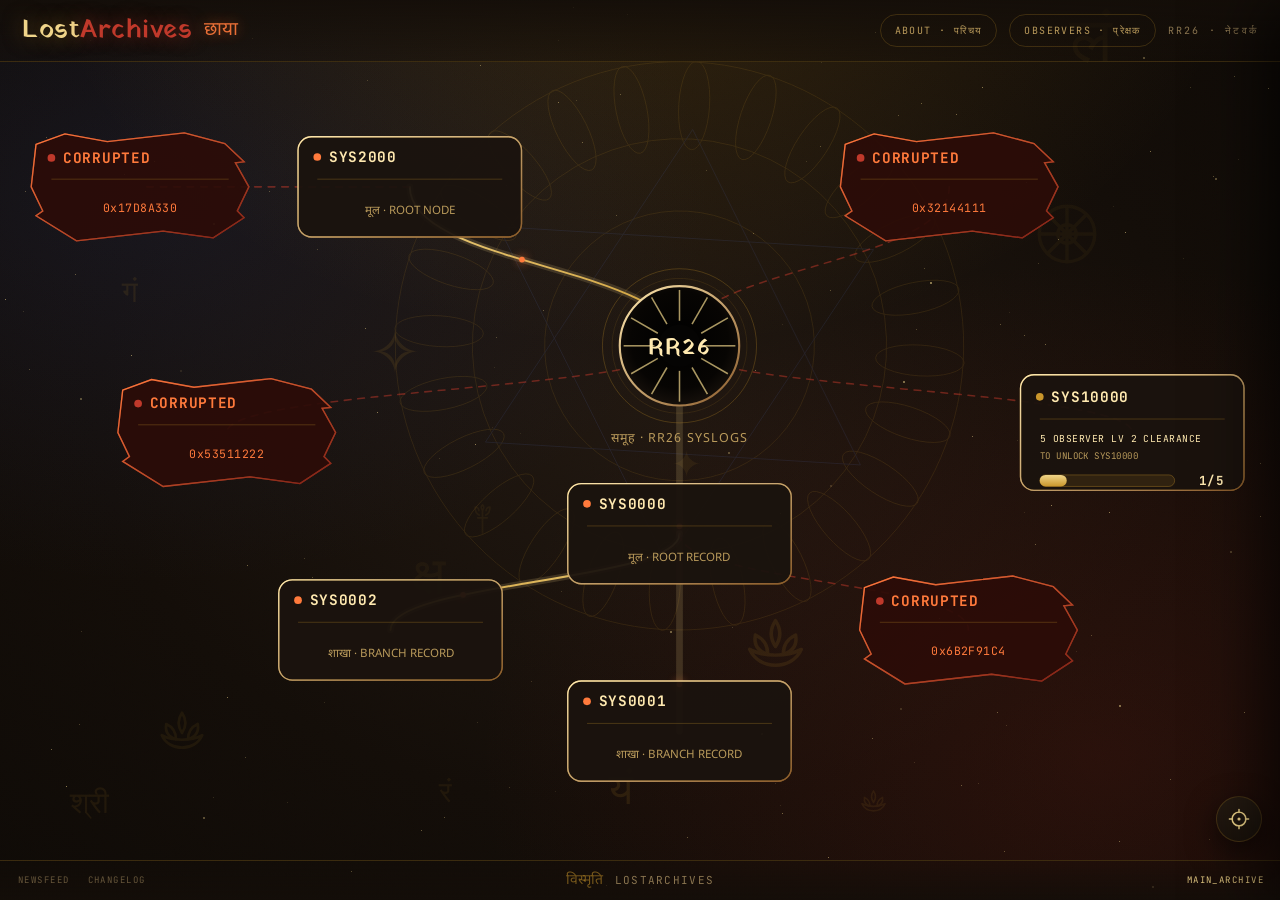
==== index.html @ 73ca7bcb "Move About to header and Newsfeed to footer" ====
<!DOCTYPE html>
<html lang="en">
<head>
<meta charset="utf-8">
<meta name="viewport" content="width=device-width, initial-scale=1">
<title>LostArchives · छाया</title>
<meta name="description" content="LostArchives — a recovered archive rendered as an interactive graph of the RR26 collection.">
<link rel="icon" href="assets/favicon.svg" type="image/svg+xml">
<link rel="preconnect" href="https://fonts.googleapis.com">
<link rel="preconnect" href="https://fonts.gstatic.com" crossorigin>
<link href="https://fonts.googleapis.com/css2?family=Yatra+One&family=Noto+Sans+Devanagari:wght@400;500;700&family=JetBrains+Mono:wght@400;700&display=swap" rel="stylesheet">
<style>
  :root {
    --hand: "Yatra One", Georgia, serif;
    --sans: -apple-system, BlinkMacSystemFont, "Segoe UI", Roboto, sans-serif;
    --mono: "JetBrains Mono", ui-monospace, "SF Mono", Menlo, monospace;
    --deva: "Noto Sans Devanagari", serif;
    --serif: Georgia, "Iowan Old Style", "Times New Roman", serif;

    --soot: #0b0805;
    --stone: #1b140e;
    --stone2: #241a11;
    --stone3: #2e2014;
    --brass: #c9962b;
    --gold: #f0d58a;
    --gold2: #ffe9b0;
    --copper: #8a5a2b;
    --sindoor: #c0392b;
    --verm: #7d1f14;
    --ember: #ff7a3c;
    --neel: #33468c;
    --neel-lt: #5a74c4;
    --emerald: #1f6f54;
    --ivory: #f3e6c8;
    --oldgold: #b99a5b;
    --muted: #8a7550;
    --line: rgba(201, 150, 43, .22);
    --line-strong: rgba(240, 213, 138, .45);
    --radius: 10px;
    --radius-lg: 16px;
  }

  * { box-sizing: border-box; }
  html, body { height: 100%; }
  body {
    margin: 0; color: var(--ivory);
    font: 13px/1.5 var(--sans);
    -webkit-font-smoothing: antialiased; text-rendering: optimizeLegibility;
    -webkit-tap-highlight-color: transparent;
    display: flex; flex-direction: column;
    background: var(--soot);
    overflow: hidden;
  }

  /* ---------- backdrop ---------- */
  #bg { position: fixed; inset: 0; z-index: 0; overflow: hidden;
    background:
      radial-gradient(1000px 700px at 50% -8%, rgba(201,150,43,.16), transparent 60%),
      radial-gradient(900px 620px at 12% 22%, rgba(51,70,140,.16), transparent 62%),
      radial-gradient(1000px 800px at 86% 84%, rgba(125,31,20,.22), transparent 62%),
      radial-gradient(1200px 900px at 50% 45%, #201710 0%, #130d08 45%, #0b0805 100%);
  }
  #grain { position: absolute; inset: -50%; opacity: .05; mix-blend-mode: overlay;
    background-image: url("data:image/svg+xml,%3Csvg xmlns='http://www.w3.org/2000/svg' width='180' height='180'%3E%3Cfilter id='n'%3E%3CfeTurbulence type='fractalNoise' baseFrequency='0.9' numOctaves='2' stitchTiles='stitch'/%3E%3C/filter%3E%3Crect width='180' height='180' filter='url(%23n)'/%3E%3C/svg%3E"); }
  #stars { position: absolute; inset: 0; }
  #stars i { position: absolute; background: var(--gold); border-radius: 50%; width: 1px; height: 1px;
    opacity: .5; animation: tw 5s ease-in-out infinite; }
  @keyframes tw { 0%,100% { opacity: .12; } 50% { opacity: .7; } }

  #symbols { position: absolute; inset: 0; overflow: hidden; pointer-events: none; }
  #symbols .sym { position: absolute; color: var(--brass); line-height: 1; user-select: none;
    -webkit-user-select: none; will-change: transform; transform-origin: center;
    animation: floaty var(--dur) ease-in-out infinite; animation-delay: var(--delay); }
  #symbols svg { display: block; width: 100%; height: 100%; }
  @keyframes floaty {
    0%   { transform: translate3d(0, 0, 0) rotate(var(--r0)); }
    50%  { transform: translate3d(var(--dx), var(--dy), 0) rotate(var(--r1)); }
    100% { transform: translate3d(0, 0, 0) rotate(var(--r0)); }
  }

  #artPos { opacity: .14; }
  .y-ring { fill: none; stroke: var(--brass); stroke-width: .9; }
  .y-petal { fill: none; stroke: var(--brass); stroke-width: .9; }
  .y-tri { fill: none; stroke: var(--neel-lt); stroke-width: .9; }

  header, main, footer { position: relative; z-index: 2; }

  header {
    display: flex; align-items: center; gap: 12px; height: 62px; padding: 0 22px;
    background: linear-gradient(180deg, rgba(20,14,9,.94), rgba(20,14,9,.4));
    border-bottom: 1px solid var(--line);
  }
  .wordmark { font-family: var(--hand); font-size: 26px; line-height: 1;
    color: var(--gold); letter-spacing: .02em; text-shadow: 0 0 20px rgba(201,150,43,.5); }
  .wordmark .accent { color: var(--sindoor); text-shadow: 0 0 18px rgba(192,57,43,.55); }
  .devaMark { font-family: var(--deva); font-size: 19px; color: var(--ember); opacity: .9;
    line-height: 1; text-shadow: 0 0 14px rgba(255,122,60,.55); }
  .spacer { flex: 1; }
  .tag { font-family: var(--mono); font-size: 10px; letter-spacing: .22em; color: var(--muted);
    text-transform: uppercase; }
  .navlink {
    font-family: var(--mono); font-size: 10px; letter-spacing: .14em; text-transform: uppercase;
    color: var(--oldgold); text-decoration: none; border: 1px solid var(--line);
    border-radius: 20px; padding: 8px 14px; transition: all .14s; white-space: nowrap;
  }
  .navlink:hover { color: var(--ivory); border-color: var(--line-strong); background: rgba(255,255,255,.04); }
  .navlink.main { color: var(--gold); border-color: rgba(201,150,43,.55); box-shadow: 0 0 16px rgba(201,150,43,.18); }
  .navlink.main:hover { color: var(--gold2); border-color: var(--gold); background: rgba(201,150,43,.08); }

  main { flex: 1; position: relative; min-height: 0; }
  #stage { position: absolute; inset: 0; width: 100%; height: 100%; display: block;
    cursor: grab; touch-action: none; user-select: none; -webkit-user-select: none; }
  #stage.panning { cursor: grabbing; }

  /* ---------- edges ---------- */
  .edge { fill: none; stroke-linecap: round; }
  .edge.halo { stroke: rgba(240,213,138,.16); stroke-width: 7; }
  .edge.core { stroke: url(#gradLive); stroke-width: 2; }
  .edge.broken { stroke: rgba(192,57,43,.5); stroke-width: 1.6; stroke-dasharray: 7 7;
    animation: fray 9s linear infinite; }
  @keyframes fray { to { stroke-dashoffset: -160; } }
  .flow { fill: var(--ember); filter: drop-shadow(0 0 5px var(--ember)); }

  /* ---------- nodes ---------- */
  .node { cursor: pointer; transition: opacity .3s ease, filter .2s ease; }
  .node.dim { opacity: .13; }
  .node.dim .node-hit { pointer-events: none; }
  .node:hover, .node.selected { filter: drop-shadow(0 0 12px rgba(240,213,138,.55)); }
  .node:focus { outline: none; }
  .node:focus-visible .card-bg { stroke: var(--gold2); stroke-width: 3; }
  .node:focus-visible .hub-ring { stroke: var(--gold2); stroke-width: 3.4; }
  .node:focus-visible .corr-bg { stroke: var(--gold2); stroke-width: 3; }
  .node-hit { fill: transparent; }

  .card-bg { fill: rgba(27,20,14,.95); stroke: rgba(201,150,43,.55); stroke-width: 1.4; }
  .card-line { fill: none; stroke: url(#gradBrass); stroke-width: 1.4; }
  .card-code { font-family: var(--mono); font-weight: 700; font-size: 15px; fill: var(--gold2);
    letter-spacing: .05em; }
  .card-code.lost { fill: var(--ember); }
  .card-rule { stroke: rgba(201,150,43,.28); stroke-width: 1; }
  .card-sub { font-family: var(--deva); font-size: 12px; fill: var(--oldgold); text-anchor: middle; }
  .open-cue { font-family: var(--mono); font-size: 9.5px; fill: var(--gold2); letter-spacing: .14em;
    text-anchor: end; opacity: 0; transition: opacity .18s; }
  .node:hover .open-cue, .node.selected .open-cue { opacity: .9; }
  .dot { fill: var(--ember); }
  .dot.lost { fill: var(--sindoor); }

  .node.s-hub .hub-halo { fill: none; stroke: rgba(201,150,43,.28); stroke-width: 1; }
  .node.s-hub .hub-ring { fill: url(#gradVoid); stroke: url(#gradBrass); stroke-width: 2.2; }
  .node.s-hub .hub-core { fill: #050403; }
  .node.s-hub .spoke { stroke: rgba(240,213,138,.7); stroke-width: 1.6; }
  .hub-code { font-family: var(--hand); font-size: 24px; fill: var(--gold2);
    text-anchor: middle; letter-spacing: .06em; }
  .hub-sub { font-family: var(--deva); font-size: 13px; fill: var(--oldgold); text-anchor: middle;
    letter-spacing: .08em; }

  .node.s-lost .corr-bg { fill: rgba(44,12,8,.92); stroke: rgba(192,57,43,.6); stroke-width: 1.4; }
  .node.s-lost .corr-line { fill: none; stroke: url(#gradCorrupt); stroke-width: 1.4; }
  .corr-hex { font-family: var(--mono); font-size: 12px; fill: var(--ember); text-anchor: middle;
    letter-spacing: .04em; }
  .node.s-lost { animation: corruptFlicker 7s steps(1) infinite; }
  @keyframes corruptFlicker {
    0%, 93%, 100% { opacity: 1; }
    94% { opacity: .4; }
    95% { opacity: 1; }
    97% { opacity: .6; }
  }

  /* ---------- progress / clearance node ---------- */
  .prog-bg { fill: rgba(27,20,14,.95); stroke: rgba(201,150,43,.55); stroke-width: 1.4; }
  .prog-line { fill: none; stroke: url(#gradBrass); stroke-width: 1.4; }
  .node:focus-visible .prog-bg { stroke: var(--gold2); stroke-width: 3; }
  .prog-title { font-family: var(--mono); font-size: 10px; fill: var(--gold2); letter-spacing: .05em; }
  .prog-target { font-family: var(--mono); font-size: 9.5px; fill: var(--oldgold); letter-spacing: .05em; }
  .prog-track { fill: rgba(201,150,43,.12); stroke: rgba(201,150,43,.35); stroke-width: 1; }
  .prog-fill { fill: url(#gradLive); }
  .prog-count { font-family: var(--mono); font-weight: 700; font-size: 13px; fill: var(--gold2);
    letter-spacing: .05em; text-anchor: end; }
  .node.k-progress.s-locked .dot { fill: var(--brass); }

  /* ---------- recenter button ---------- */
  .recenter-btn {
    position: fixed; right: 18px; bottom: 58px; z-index: 4;
    width: 46px; height: 46px; border-radius: 50%;
    display: flex; align-items: center; justify-content: center;
    background: linear-gradient(180deg, #241a11, #1a120b);
    border: 1px solid var(--line); color: var(--gold);
    cursor: pointer; box-shadow: 0 10px 30px rgba(0,0,0,.6);
    transition: border-color .16s, color .16s, box-shadow .16s, transform .12s;
  }
  .recenter-btn:hover { border-color: var(--line-strong); color: var(--gold2); box-shadow: 0 0 20px rgba(201,150,43,.35); }
  .recenter-btn:active { transform: scale(.94); }
  .recenter-btn svg { width: 22px; height: 22px; display: block; }


  /* ---------- scrim + drawer ---------- */
  #scrim { position: fixed; inset: 0; background: rgba(6,4,2,.6); opacity: 0;
    pointer-events: none; transition: opacity .3s ease; z-index: 5; }
  #scrim.on { opacity: 1; pointer-events: auto; }

  #drawer {
    position: fixed; top: 0; right: 0; height: 100%; width: 400px; max-width: 94vw;
    background: linear-gradient(180deg, #1d140d, #120c07);
    border-left: 1px solid var(--line); box-shadow: -24px 0 60px rgba(0,0,0,.7);
    transform: translateX(102%); transition: transform .38s cubic-bezier(.22,1,.36,1);
    z-index: 6; display: flex; flex-direction: column;
  }
  #drawer.open { transform: translateX(0); }
  #drawer .d-head { display: flex; align-items: center; justify-content: space-between;
    padding: 16px 20px; border-bottom: 1px solid var(--line); }
  #drawer .d-head .t { font-family: var(--hand); font-size: 15px; letter-spacing: .06em;
    color: var(--gold); }
  #close { background: none; border: 1px solid var(--line); color: var(--oldgold); cursor: pointer;
    width: 34px; height: 34px; border-radius: 9px; font-size: 19px; line-height: 1; transition: all .14s; }
  #close:hover, #close:focus-visible { color: var(--ivory); border-color: var(--line-strong); outline: none; }
  #dContent { padding: 22px 20px; overflow: auto; flex: 1; }

  .d-eyebrow { font-family: var(--mono); font-size: 10px; letter-spacing: .2em; color: var(--muted);
    text-transform: uppercase; margin-bottom: 10px; }
  .d-eyebrow.crit { color: var(--sindoor); }
  .d-code { font-family: var(--mono); font-weight: 700; font-size: 26px; margin: 0 0 12px;
    color: var(--gold2); letter-spacing: .03em; }
  .d-code.glitch { color: var(--ember); }
  .d-pill { display: inline-block; font-family: var(--mono); font-size: 9px; letter-spacing: .14em;
    text-transform: uppercase; padding: 5px 12px; border-radius: 20px; margin-bottom: 20px; }
  .d-pill.found { color: var(--emerald); background: rgba(31,111,84,.12); border: 1px solid rgba(31,111,84,.45); }
  .d-pill.hub { color: var(--gold2); background: rgba(201,150,43,.1); border: 1px solid rgba(201,150,43,.4); }
  .d-pill.progress { color: var(--ember); background: rgba(255,122,60,.1); border: 1px solid rgba(255,122,60,.45); }
  .clearance-bar { height: 12px; border-radius: 999px; overflow: hidden;
    background: rgba(201,150,43,.12); border: 1px solid rgba(201,150,43,.35); }
  .clearance-bar span { display: block; height: 100%; border-radius: 999px;
    background: linear-gradient(90deg, var(--brass), var(--gold)); }
  .clearance-meta { display: flex; justify-content: space-between; margin-top: 8px;
    font-family: var(--mono); font-size: 11px; color: var(--oldgold); letter-spacing: .04em; }
  .d-section { margin-bottom: 20px; }
  .d-label { font-family: var(--mono); font-size: 9.5px; letter-spacing: .18em; text-transform: uppercase;
    color: var(--muted); margin-bottom: 8px; }
  .d-body, .d-section .md { color: var(--ivory); font-size: 13px; line-height: 1.6; }
  .d-link { display: inline-flex; align-items: center; gap: 6px; color: var(--gold2); text-decoration: none;
    font-weight: 600; border: 1px solid rgba(201,150,43,.5); border-radius: 10px; padding: 9px 15px;
    transition: all .15s; }
  .d-link:hover { background: rgba(201,150,43,.1); }
  .d-na { color: var(--muted); }
  .passkey { font-family: var(--mono); font-size: 12px; line-height: 1.7; color: var(--gold2);
    background: rgba(201,150,43,.06); border: 1px solid rgba(201,150,43,.28); border-radius: 10px;
    padding: 13px 14px; margin-bottom: 10px; overflow-wrap: break-word; }
  .copy { font: inherit; font-family: var(--mono); font-size: 10px; letter-spacing: .12em; cursor: pointer;
    text-transform: uppercase; color: var(--ivory); background: rgba(255,255,255,.05);
    border: 1px solid var(--line); border-radius: 8px; padding: 8px 13px; transition: all .15s; }
  .copy:hover { border-color: var(--line-strong); background: rgba(255,255,255,.1); }
  .copy.done { color: var(--emerald); border-color: var(--emerald); }

  .frag-list { display: flex; flex-direction: column; gap: 8px; }
  .frag-chip { display: flex; align-items: center; gap: 10px; padding: 10px 12px; border-radius: 10px;
    background: rgba(51,70,140,.12); border: 1px solid rgba(90,116,196,.32); }
  .frag-chip .fc-key { font-family: var(--hand); font-size: 15px; color: var(--neel-lt); width: 16px; text-align: center; }
  .frag-chip .fc-name { font-family: var(--mono); font-size: 12.5px; color: var(--ivory); flex: 1; }
  .frag-chip code { font-family: var(--mono); font-size: 10.5px; color: var(--oldgold); }
  .chip-btn { font: inherit; text-align: left; width: 100%; cursor: pointer; color: inherit;
    transition: border-color .14s, background .14s; }
  .chip-btn:hover, .chip-btn:focus-visible { border-color: var(--line-strong); background: rgba(90,116,196,.2); outline: none; }
  .chip-open { font-family: var(--mono); font-size: 9.5px; letter-spacing: .12em; color: var(--gold2);
    opacity: 0; transition: opacity .16s; }
  .chip-btn:hover .chip-open, .chip-btn:focus-visible .chip-open { opacity: .9; }

  .denied { font-family: var(--mono); font-weight: 700; font-size: 18px; letter-spacing: .16em;
    color: var(--sindoor); margin-bottom: 4px; }
  .denied-deva { font-family: var(--deva); font-size: 17px; color: var(--sindoor); opacity: .85;
    margin-bottom: 22px; }
  .hex { font-family: var(--mono); font-size: 15px; color: var(--ember); letter-spacing: .06em; }
  .d-note { color: var(--muted); font-size: 12.5px; line-height: 1.65; font-style: italic;
    border-left: 2px solid var(--line-strong); padding-left: 13px; }

  footer {
    position: relative;
    display: flex; align-items: center; justify-content: center; gap: 12px; height: 40px; padding: 0 18px;
    border-top: 1px solid var(--line); color: var(--muted); font-size: 11px;
    background: linear-gradient(0deg, rgba(20,14,9,.9), rgba(20,14,9,.25));
  }
  footer .fm { font-family: var(--deva); color: rgba(201,150,43,.55); font-size: 14px; }
  footer .ft { font-family: var(--mono); letter-spacing: .12em; text-transform: uppercase; }

  /* ---------- subtle changelog ---------- */
  .footer-links { position: absolute; left: 16px; top: 50%; transform: translateY(-50%);
    display: flex; align-items: center; gap: 14px; }
  .footer-link, .changelog-btn {
    background: none; border: 0; padding: 4px 2px; cursor: pointer;
    font-family: var(--mono); font-size: 9px; letter-spacing: .16em; text-transform: uppercase;
    color: var(--muted); opacity: .7; text-decoration: none;
    transition: color .15s, opacity .15s; }
  .footer-link:hover, .footer-link:focus-visible,
  .changelog-btn:hover, .changelog-btn:focus-visible { color: var(--gold2); opacity: 1; outline: none; }
  .footer-main { position: absolute; right: 16px; top: 50%; transform: translateY(-50%);
    font-family: var(--mono); font-size: 9px; letter-spacing: .16em; text-transform: uppercase;
    color: var(--gold); opacity: .9; text-decoration: none;
    transition: color .15s, opacity .15s; }
  .footer-main:hover, .footer-main:focus-visible { color: var(--gold2); opacity: 1; outline: none; }
  #changelogPanel { position: fixed; left: 18px; bottom: 52px; z-index: 4;
    width: min(340px, calc(100vw - 36px)); max-height: 300px;
    display: none; flex-direction: column; overflow: hidden;
    background: linear-gradient(180deg, #1d140d, #120c07);
    border: 1px solid var(--line); border-radius: 12px;
    box-shadow: 0 18px 46px rgba(0,0,0,.6); }
  #changelogPanel.open { display: flex; }
  .cl-head { display: flex; align-items: center; justify-content: space-between;
    padding: 9px 12px; border-bottom: 1px solid var(--line); }
  .cl-title { font-family: var(--mono); font-size: 9px; letter-spacing: .16em;
    text-transform: uppercase; color: var(--brass); }
  .cl-close { background: none; border: 0; color: var(--oldgold); cursor: pointer;
    font-size: 16px; line-height: 1; padding: 2px 4px; }
  .cl-close:hover, .cl-close:focus-visible { color: var(--ivory); outline: none; }
  .cl-body { padding: 10px 12px 12px; overflow: auto; font-size: 12px; line-height: 1.55;
    color: var(--ivory); }
  .cl-body h2 { font-family: var(--mono); font-size: 9px; letter-spacing: .12em;
    text-transform: uppercase; color: var(--gold2); margin: 10px 0 5px; }
  .cl-body h2:first-child { margin-top: 0; }
  .cl-body ul { margin: 0 0 8px; padding-left: 16px; }
  .cl-body li { margin: 3px 0; }
  .cl-body li::marker { color: var(--brass); }
  .cl-body p { margin: 0 0 8px; color: var(--muted); }
  .cl-error { color: var(--muted); font-style: italic; }

  #toast { position: fixed; left: 50%; bottom: 26px; transform: translateX(-50%) translateY(18px);
    background: #2a1c10; color: var(--ivory); border: 1px solid var(--line-strong);
    padding: 10px 16px; border-radius: 10px; font-family: var(--mono); font-size: 12px;
    opacity: 0; pointer-events: none; transition: all .3s ease; z-index: 20; max-width: 90vw; }
  #toast.on { opacity: 1; transform: translateX(-50%) translateY(0); }

  @media (max-width: 720px) {
    header { height: 54px; padding: 0 14px; gap: 8px; }
    .wordmark { font-size: 20px; }
    .devaMark { font-size: 16px; }
    .tag { display: none; }
    .navlink { padding: 6px 9px; font-size: 9px; letter-spacing: .08em; }
    .nav-deva { display: none; }
    .recenter-btn { right: 14px; bottom: 50px; width: 44px; height: 44px; }
    #drawer { width: 100%; max-width: 100%; border-left: 0; top: auto; bottom: 0; height: 66%;
      transform: translateY(102%); border-top: 1px solid var(--line); border-radius: 18px 18px 0 0; }
    #drawer.open { transform: translateY(0); }
    footer { height: 34px; }
    .footer-links { left: 12px; gap: 10px; }
    .footer-link, .changelog-btn, .footer-main { font-size: 8px; letter-spacing: .1em; }
    .footer-main { right: 12px; }
    #changelogPanel { left: 12px; bottom: 100px; width: min(340px, calc(100vw - 24px)); max-height: 260px; }
  }
  @media (max-width: 420px) {
    .wordmark { font-size: 18px; }
    .navlink { font-size: 8.5px; padding: 6px 8px; letter-spacing: .04em; }
  }
  @media (max-width: 360px) {
    header { gap: 6px; padding: 0 10px; }
    .wordmark { font-size: 17px; }
    .devaMark { display: none; }
    .navlink { padding: 6px 7px; }
  }
  @media (prefers-reduced-motion: reduce) {
    .node.s-lost, .edge.broken, #symbols .sym { animation: none !important; }
  }
</style>
<!-- Google tag (gtag.js) -->
<script async src="https://www.googletagmanager.com/gtag/js?id=G-NR4B96Q0KX"></script>
<script>
  window.dataLayer = window.dataLayer || [];
  function gtag(){dataLayer.push(arguments);}
  gtag('js', new Date());

  gtag('config', 'G-NR4B96Q0KX');
</script>
</head>
<body>

<div id="bg">
  <div id="grain"></div>
  <div id="stars"></div>
  <div id="symbols" aria-hidden="true"></div>
</div>

<header>
  <span class="wordmark">Lost<span class="accent">Archives</span></span>
  <span class="devaMark">छाया</span>
  <span class="spacer"></span>
  <a class="navlink" href="about.html">About<span class="nav-deva"> · परिचय</span></a>
  <a class="navlink" href="observers.html">Observers<span class="nav-deva"> · प्रेक्षक</span></a>
  <span class="tag">RR26 · नेटवर्क</span>
</header>

<main>
  <svg id="stage" role="application" aria-label="RR26 archive graph">
    <defs>
      <linearGradient id="gradLive" x1="0" y1="0" x2="0" y2="1">
        <stop offset="0%" stop-color="#f0d58a"/>
        <stop offset="100%" stop-color="#c9962b"/>
      </linearGradient>
      <linearGradient id="gradBrass" x1="0" y1="0" x2="1" y2="1">
        <stop offset="0%" stop-color="#ffe9b0"/>
        <stop offset="100%" stop-color="#8a5a2b"/>
      </linearGradient>
      <linearGradient id="gradCorrupt" x1="0" y1="0" x2="1" y2="1">
        <stop offset="0%" stop-color="#ff7a3c"/>
        <stop offset="100%" stop-color="#7d1f14"/>
      </linearGradient>
      <radialGradient id="gradVoid" cx="50%" cy="45%" r="60%">
        <stop offset="0%" stop-color="#000000"/>
        <stop offset="68%" stop-color="#070503"/>
        <stop offset="100%" stop-color="#1b140e"/>
      </radialGradient>
    </defs>
    <g id="viewport">
      <g id="artPos"><g id="artSpin"></g></g>
      <g id="edges"></g>
      <g id="particles"></g>
      <g id="nodes"></g>
    </g>
  </svg>

</main>

<button type="button" id="recenter" class="recenter-btn" aria-label="Recenter view" title="Recenter view">
  <svg viewBox="0 0 24 24" fill="none" stroke="currentColor" stroke-width="1.6" stroke-linecap="round" stroke-linejoin="round" aria-hidden="true">
    <circle cx="12" cy="12" r="7.5"/>
    <circle cx="12" cy="12" r="1.7" fill="currentColor" stroke="none"/>
    <path d="M12 1.5V5M12 19v3.5M1.5 12H5M19 12h3.5"/>
  </svg>
</button>

<footer>
  <span class="fm">विस्मृति</span>
  <span class="ft">LostArchives</span>
  <span class="footer-links">
    <a class="footer-link" href="newsfeed.html">newsfeed</a>
    <button type="button" class="changelog-btn" id="changelogToggle" aria-expanded="false" aria-controls="changelogPanel">changelog</button>
  </span>
  <a class="footer-main" href="https://www.instagram.com/rikith.lostarchives/" target="_blank" rel="noopener">MAIN_ARCHIVE</a>
</footer>

<div id="changelogPanel" role="dialog" aria-modal="false" aria-labelledby="changelogTitle" aria-hidden="true">
  <div class="cl-head">
    <span class="cl-title" id="changelogTitle">Changelog · अद्यतन</span>
    <button type="button" class="cl-close" id="changelogClose" aria-label="Close changelog">×</button>
  </div>
  <div class="cl-body" id="changelogBody"><p class="cl-error">Loading…</p></div>
</div>

<div id="scrim"></div>
<aside id="drawer" role="dialog" aria-modal="true" aria-labelledby="drawerTitle" aria-hidden="true">
  <div class="d-head">
    <span class="t" id="drawerTitle">Record Detail</span>
    <button id="close" type="button" aria-label="Close">×</button>
  </div>
  <div id="dContent"></div>
</aside>
<div id="toast" role="status" aria-live="polite"></div>

<script>
/* =========================================================================
   LostArchives — single-file graph.
   All data is embedded inline and driven entirely by JS/CSS.
   ========================================================================= */
var CSV_DATA = `REFERENCE_CODE,DOCUMENT_LINK,ENCRYPTION_DETAILS,PASSKEY
SYS0000,https://lostarchives.my.canva.site/sys0000,NA,NA
SYS0001,https://lostarchives.my.canva.site/rr26-0006,Length 9,"CHAYA-PQR<br><br>P=[ RR26.0002.Bubbles ], Q=[ RR26.0001.Stars ], R=[ RR26.0004.Leaves ]"
SYS0002,https://lostarchives.my.canva.site/sys0002/,Length 10,"CHAYA-Z<br><br>Z = AB<br><br>[A] Cross-reference fragments <strong>RR26.0010</strong> and <strong>RR26.0011</strong>. Multiply count of STAR bodies from fragments.<br>[B] Cross-reference fragments <strong>RR26.0010</strong> and <strong>RR26.0015</strong>. Multiply count of STAR bodies from fragments."
LOST,[[LOCKED]],NA,[0x53511222] not found
SYS2000,https://lostarchives.my.canva.site/sys2000,NA,NA
LOST,[[LOCKED]],NA,[0x32144111] not found
LOST,[[LOCKED]],NA,[0x6B2F91C4] not found
LOST,[[LOCKED]],NA,[0x17D8A330] not found
SYS10000,[[LOCKED]],Observer LV 2 Clearance,1/5`;

var NS = 'http://www.w3.org/2000/svg';
var stage = document.getElementById('stage');
var viewport = document.getElementById('viewport');
var edgesLayer = document.getElementById('edges');
var particlesLayer = document.getElementById('particles');
var nodesLayer = document.getElementById('nodes');
var drawer = document.getElementById('drawer');
var dContent = document.getElementById('dContent');
var scrim = document.getElementById('scrim');
var toastEl = document.getElementById('toast');
var reduceMotion = window.matchMedia('(prefers-reduced-motion: reduce)').matches;

/* ---------- helpers ---------- */
function clamp(v, a, b) { return Math.max(a, Math.min(b, v)); }
function esc(s) { return String(s == null ? '' : s).replace(/&/g, '&amp;').replace(/</g, '&lt;').replace(/>/g, '&gt;'); }
function attrEsc(s) { return esc(s).replace(/"/g, '&quot;'); }
function isHtml(v) { return /<[a-zA-Z/][^>]*>/.test(v); }
function html(v) { if (!v || !v.trim()) return ''; return isHtml(v) ? v : esc(v).replace(/\n/g, '<br>'); }
function textOf(v) { return String(v == null ? '' : v).replace(/<[^>]*>/g, ' ').replace(/&nbsp;/g, ' ').replace(/\s+/g, ' ').trim(); }

function parseCSV(text) {
  var rows = [], row = [], field = '', inQ = false, c;
  for (var i = 0; i < text.length; i++) {
    c = text[i];
    if (inQ) {
      if (c === '"') { if (text[i + 1] === '"') { field += '"'; i++; } else inQ = false; }
      else field += c;
    } else if (c === '"') inQ = true;
    else if (c === ',') { row.push(field); field = ''; }
    else if (c === '\n' || c === '\r') {
      if (c === '\r' && text[i + 1] === '\n') i++;
      row.push(field); field = '';
      if (row.length > 1 || row[0] !== '') rows.push(row);
      row = [];
    } else field += c;
  }
  row.push(field);
  if (row.length > 1 || row[0] !== '') rows.push(row);
  return rows;
}
function isLost(r) { return !!r[0] && String(r[0]).toUpperCase().trim() === 'LOST'; }
function hexFrom(row) { var m = /0x[0-9a-fA-F]+/.exec(row[3] || ''); return m ? m[0] : '0x????????'; }

var toastTimer = null;
function showToast(msg) {
  if (!toastEl) return;
  toastEl.textContent = msg;
  toastEl.classList.add('on');
  clearTimeout(toastTimer);
  toastTimer = setTimeout(function () { toastEl.classList.remove('on'); }, 3200);
}
window.addEventListener('error', function (e) {
  console.error('LostArchives error:', e.error || e.message);
  showToast('Archive signal interrupted');
});
window.addEventListener('unhandledrejection', function (e) {
  console.error('LostArchives rejection:', e.reason);
  showToast('Archive signal interrupted');
});

/* ---------- backdrop ---------- */
(function stars() {
  var box = document.getElementById('stars'), frag = document.createDocumentFragment();
  for (var i = 0; i < 150; i++) {
    var s = document.createElement('i');
    s.style.left = (Math.random() * 100) + '%';
    s.style.top = (Math.random() * 100) + '%';
    var sz = Math.random() < 0.14 ? 2 : 1;
    s.style.width = s.style.height = sz + 'px';
    s.style.opacity = (0.12 + Math.random() * 0.6).toFixed(2);
    s.style.animationDelay = (Math.random() * 5).toFixed(2) + 's';
    frag.appendChild(s);
  }
  box.appendChild(frag);
})();
var artPos = null, artSpin = null;
(function buildArt() {
  artPos = document.getElementById('artPos');
  artSpin = document.getElementById('artSpin');
  var g = artSpin;
  var radii = [70, 140, 215, 295];
  for (var r = 0; r < radii.length; r++) {
    var c = document.createElementNS(NS, 'circle');
    c.setAttribute('r', radii[r]); c.setAttribute('class', 'y-ring'); g.appendChild(c);
  }
  for (var i = 0; i < 24; i++) {
    var e = document.createElementNS(NS, 'ellipse');
    e.setAttribute('rx', 16); e.setAttribute('ry', 46); e.setAttribute('cy', -250);
    e.setAttribute('class', 'y-petal'); e.setAttribute('transform', 'rotate(' + (i * 15) + ')');
    g.appendChild(e);
  }
  var t1 = document.createElementNS(NS, 'polygon');
  t1.setAttribute('points', '0,-225 195,112 -195,112'); t1.setAttribute('class', 'y-tri');
  var t2 = document.createElementNS(NS, 'polygon');
  t2.setAttribute('points', '0,225 195,-112 -195,-112'); t2.setAttribute('class', 'y-tri');
  g.appendChild(t1); g.appendChild(t2);
})();

/* Floating Hindu-mythology symbols drifting behind the graph. */
var SYM_GLYPHS = ['ॐ', 'श्री', 'ह्रीं', 'क्लीं', 'गं', 'यं', 'रं', 'लं', 'वं', 'क्ष', '☸', '✦', '✧', '❁', '✿', '⚛'];
var SYM_ICONS = [
  '<svg viewBox="0 0 24 24" fill="none" stroke="currentColor" stroke-width="1.2" stroke-linecap="round" stroke-linejoin="round"><path d="M12 22V5"/><path d="M9.4 5.6C9.4 4 8.4 3 6.6 3c0 3.1 1.2 4.9 3 5.8M14.6 5.6C14.6 4 15.6 3 17.4 3c0 3.1-1.2 4.9-3 5.8"/><path d="M12 5.2C10.8 4 10.6 2.6 12 1.4c1.4 1.2 1.2 2.6 0 3.8Z"/><path d="M8.5 10.8h7"/></svg>',
  '<svg viewBox="0 0 24 24" fill="none" stroke="currentColor" stroke-width="1.2" stroke-linejoin="round"><path d="M12 3c2 3 2 6 0 9-2-3-2-6 0-9Z"/><path d="M5 8c2.8 1.3 4.3 3.7 4.3 6.7C6 13.7 4.4 11.4 5 8Z"/><path d="M19 8c.6 3.4-1 5.7-4.3 6.7 0-3 1.5-5.4 4.3-6.7Z"/><path d="M3 13c1.6 3.6 5.2 5.5 9 5.5S19.4 16.6 21 13c-2.7 1.4-5.9 2-9 2s-6.3-.6-9-2Z"/></svg>',
  '<svg viewBox="0 0 24 24" fill="none" stroke="currentColor" stroke-width="1.1"><circle cx="12" cy="12" r="9"/><circle cx="12" cy="12" r="3"/><path d="M12 3v18M3 12h18M5.6 5.6l12.8 12.8M18.4 5.6L5.6 18.4"/></svg>',
  '<svg viewBox="0 0 24 24" fill="none" stroke="currentColor" stroke-width="1.2" stroke-linecap="round" stroke-linejoin="round"><path d="M6 20c0-6.5 3-12 8-14 3 2 5 5 5 8.5 0 3.6-2.8 5.5-5.5 5.5-2.2 0-3.5-1.2-3.5-3 0-1.4.9-2.2 2-2.2"/><path d="M13 19v2"/></svg>'
];
function populateSymbols() {
  var box = document.getElementById('symbols');
  if (!box) return;
  var narrow = window.innerWidth <= 720;
  var count = narrow ? 8 : 14;
  var frag = document.createDocumentFragment();
  for (var i = 0; i < count; i++) {
    var el = document.createElement('span');
    el.className = 'sym';
    if (Math.random() < 0.4) {
      el.innerHTML = SYM_ICONS[Math.floor(Math.random() * SYM_ICONS.length)];
      var sz = (narrow ? 26 + Math.random() * 24 : 30 + Math.random() * 44).toFixed(0);
      el.style.width = sz + 'px';
      el.style.height = sz + 'px';
    } else {
      el.textContent = SYM_GLYPHS[Math.floor(Math.random() * SYM_GLYPHS.length)];
      el.style.fontSize = (narrow ? 20 + Math.random() * 26 : 24 + Math.random() * 44).toFixed(0) + 'px';
    }
    el.style.left = (Math.random() * 96).toFixed(1) + '%';
    el.style.top = (Math.random() * 94).toFixed(1) + '%';
    el.style.opacity = (0.05 + Math.random() * 0.07).toFixed(3);
    el.style.setProperty('--dx', ((Math.random() * 2 - 1) * 40).toFixed(0) + 'px');
    el.style.setProperty('--dy', (-(16 + Math.random() * 54)).toFixed(0) + 'px');
    el.style.setProperty('--r0', ((Math.random() * 2 - 1) * 10).toFixed(1) + 'deg');
    el.style.setProperty('--r1', ((Math.random() * 2 - 1) * 24).toFixed(1) + 'deg');
    el.style.setProperty('--dur', (20 + Math.random() * 28).toFixed(1) + 's');
    el.style.setProperty('--delay', (-(Math.random() * 30)).toFixed(1) + 's');
    frag.appendChild(el);
  }
  box.appendChild(frag);
}
populateSymbols();

/* ---------- graph model ---------- */
var nodes = [], edges = [], byId = {}, records = [], fragments = [];
var layoutMode = null;
var passStore = {};
var NEW_CORRUPT = [
  { parent: 'SYS0000' },
  { parent: 'SYS2000' }
];
var newCorruptStart = 0;

function jagPath(hw, hh) {
  var p = [
    [-hw, -hh + 6], [-hw + 30, -hh - 5], [-hw + 74, -hh + 3], [hw - 62, -hh - 6], [hw - 20, -hh + 5],
    [hw, -hh + 24], [hw - 9, -hh / 2], [hw + 5, 0], [hw - 7, hh / 2], [hw, hh - 18],
    [hw - 32, hh + 3], [hw - 84, hh - 4], [-hw + 42, hh + 6], [-hw, hh - 20], [-hw + 7, hh / 2], [-hw - 5, 0]
  ];
  var out = 'M' + p[0][0] + ' ' + p[0][1];
  for (var i = 1; i < p.length; i++) out += ' L' + p[i][0] + ' ' + p[i][1];
  return out + ' Z';
}

function hubHtml() {
  var spokes = '';
  for (var i = 0; i < 12; i++) {
    spokes += '<line class="spoke" x1="0" y1="-26" x2="0" y2="-58" transform="rotate(' + (i * 30) + ')"/>';
  }
  return '<circle class="node-hit" r="76"/>' +
    '<circle class="hub-halo" r="80"/>' +
    '<circle class="hub-ring" r="62"/>' +
    '<g class="hub-spokes">' + spokes + '</g>' +
    '<circle class="hub-core" r="22"/>' +
    '<text class="hub-code" y="8">RR26</text>' +
    '<text class="hub-sub" y="100">समूह · RR26 SYSLOGS</text>';
}
function cardHtml(code, sub) {
  return '<rect class="node-hit" x="-124" y="-58" width="248" height="116" rx="16"/>' +
    '<rect class="card-bg" x="-116" y="-52" width="232" height="104" rx="14"/>' +
    '<rect class="card-line" x="-116" y="-52" width="232" height="104" rx="14"/>' +
    '<circle class="dot" cx="-96" cy="-31" r="4"/>' +
    '<text class="card-code" x="-84" y="-26">' + esc(code) + '</text>' +
    '<text class="open-cue" x="106" y="-28">OPEN ↗</text>' +
    '<line class="card-rule" x1="-96" y1="-8" x2="96" y2="-8"/>' +
    '<text class="card-sub" x="0" y="28">' + esc(sub) + '</text>';
}
function corrHtml(hex) {
  var d = jagPath(108, 50);
  return '<path class="node-hit" d="' + jagPath(120, 60) + '"/>' +
    '<path class="corr-bg" d="' + d + '"/>' +
    '<path class="corr-line" d="' + d + '"/>' +
    '<circle class="dot lost" cx="-92" cy="-30" r="4"/>' +
    '<text class="card-code lost" x="-80" y="-25">CORRUPTED</text>' +
    '<text class="open-cue" x="100" y="-27">SEALED</text>' +
    '<line class="card-rule" x1="-92" y1="-8" x2="92" y2="-8"/>' +
    '<text class="corr-hex" x="0" y="26">' + esc(hex) + '</text>';
}
function progressHtml(done, total) {
  var pct = total > 0 ? clamp(done / total, 0, 1) : 0;
  var trackW = 140, fillW = Math.round(trackW * pct * 10) / 10;
  return '<rect class="node-hit" x="-124" y="-66" width="248" height="132" rx="16"/>' +
    '<rect class="prog-bg" x="-116" y="-60" width="232" height="120" rx="14"/>' +
    '<rect class="prog-line" x="-116" y="-60" width="232" height="120" rx="14"/>' +
    '<circle class="dot" cx="-96" cy="-37" r="4"/>' +
    '<text class="card-code" x="-84" y="-32">SYS10000</text>' +
    '<text class="open-cue" x="106" y="-34">LOCKED</text>' +
    '<line class="card-rule" x1="-96" y1="-14" x2="96" y2="-14"/>' +
    '<text class="prog-title" x="-96" y="10">5 OBSERVER LV 2 CLEARANCE</text>' +
    '<text class="prog-target" x="-96" y="28">TO UNLOCK SYS10000</text>' +
    '<rect class="prog-track" x="-96" y="44" width="' + trackW + '" height="12" rx="6"/>' +
    '<rect class="prog-fill" x="-96" y="44" width="' + fillW + '" height="12" rx="6"/>' +
    '<text class="prog-count" x="96" y="54">' + done + '/' + total + '</text>';
}

/* Materialize one declarative node spec into a live node.
   A spec is: { id, kind, status, label, aria, html, code, sub, row, hex,
                pos:{x,y}, size:{w,h}, links:[{ to:<node id>, kind:'live'|'broken' }] } */
function addNode(spec) {
  var n = spec;
  if (n.status == null) n.status = '';
  if (n.kind == null) n.kind = 'record';
  n.x0 = n.pos.x; n.y0 = n.pos.y;
  n.w = n.size.w;  n.h = n.size.h;
  n.x = n.x0; n.y = n.y0;
  byId[n.id] = n; nodes.push(n);
  return n;
}
function addEdge(a, b, kind) {
  var from = byId[a], to = byId[b];
  if (!from || !to) return;
  edges.push({ from: from, to: to, kind: kind || 'broken' });
}

function parseFragments() {
  var out = [], seen = {}, re = /([PQR])\s*=\s*\[?\s*RR26\.(\d{3,4})\.([A-Za-z0-9]+)/g;
  var src = '';
  for (var i = 0; i < records.length; i++) if (!records[i].lost) src += ' ' + records[i].pass;
  var m;
  while ((m = re.exec(src))) {
    if (seen[m[2]]) continue;
    seen[m[2]] = 1;
    out.push({ key: m[1], code: 'RR26.' + m[2], num: m[2], name: m[3] });
  }
  return out;
}

/* Layout points — a compact portrait arrangement on phones, a wide
   mandala on larger screens. Swapped live on resize/orientation change. */
function layoutPoints() {
  if (window.innerWidth <= 720) {
    /* portrait: two balanced columns around a central trunk, so cards stay
       large and never collide on a tall phone screen. */
    return {
      hub:  { x: 0, y: -180 },
      sys0: { x: 0, y: 130 },
      sys1: { x: 0, y: 415 },
      sys2: { x: -135, y: -350 },
      sys0002: { x: -135, y: 275 },
      lost: [ { x: -135, y: -5 }, { x: 135, y: -5 }, { x: 135, y: -5 }, { x: 135, y: -350 } ],
      extraCorrupts: [ { x: 135, y: 275 }, { x: -135, y: -480 } ]
    };
  }
  return {
    hub:  { x: 0, y: -235 },
    sys0: { x: 0, y: -40 },
    sys1: { x: 0, y: 165 },
    sys2: { x: -280, y: -400 },
    sys0002: { x: -300, y: 60 },
    lost: [ { x: -470, y: -145 }, { x: -280, y: -400 }, { x: 280, y: -400 }, { x: 470, y: -145 } ],
    extraCorrupts: [ { x: 300, y: 60 }, { x: -560, y: -400 } ]
  };
}

function buildGraph() {
  nodes = []; edges = []; byId = {}; passStore = {};

  var found = [], lost = [];
  for (var i = 0; i < records.length; i++) (records[i].lost ? lost : found).push(records[i]);
  var sys0 = null, sys1 = null, sys2 = null, sys0002 = null, prog = null;
  for (var j = 0; j < found.length; j++) {
    if (found[j].code === 'SYS0000') sys0 = found[j];
    if (found[j].code === 'SYS0001') sys1 = found[j];
    if (found[j].code === 'SYS0002') sys0002 = found[j];
    if (found[j].code === 'SYS2000') sys2 = found[j];
    if (found[j].code === 'SYS10000') prog = found[j];
  }

  var P = layoutPoints();

  /* ---------------------------------------------------------------------
     GRAPH SPEC — every node is self-describing and declares its own
     outgoing `links`, so the whole topology lives in one place.
     --------------------------------------------------------------------- */
  var GRAPH = { nodes: [] };

  /* Existing corrupted records stay wired to RR26; the last two records
     are new corrupted children of SYS0000 (1) and SYS2000 (1). */
  newCorruptStart = Math.max(0, lost.length - NEW_CORRUPT.length);
  var corruptLinks = {};
  for (var h = newCorruptStart; h < lost.length; h++) {
    var meta = NEW_CORRUPT[h - newCorruptStart];
    if (!corruptLinks[meta.parent]) corruptLinks[meta.parent] = [];
    corruptLinks[meta.parent].push({ to: 'lost-' + h, kind: 'broken' });
  }

  var hubLinks = [];
  if (sys0) hubLinks.push({ to: 'SYS0000', kind: 'live' });
  if (sys2) hubLinks.push({ to: 'SYS2000', kind: 'live' });
  for (var h = 0; h < newCorruptStart; h++) hubLinks.push({ to: 'lost-' + h, kind: 'broken' });
  if (prog) hubLinks.push({ to: 'SYS10000', kind: 'broken' });

  GRAPH.nodes.push({
    id: 'rr26', kind: 'hub', status: 'hub', code: 'RR26',
    label: 'RR26', aria: 'RR26 collection hub', html: hubHtml(),
    pos: P.hub, size: { w: 200, h: 210 },
    links: hubLinks
  });

  if (sys0) {
    passStore['SYS0000'] = textOf(sys0.pass);
    var sys0Links = [];
    if (sys1) sys0Links.push({ to: 'SYS0001', kind: 'live' });
    if (sys0002) sys0Links.push({ to: 'SYS0002', kind: 'live' });
    sys0Links = sys0Links.concat(corruptLinks['SYS0000'] || []);
    GRAPH.nodes.push({
      id: 'SYS0000', kind: 'record', status: 'found', code: 'SYS0000', row: sys0,
      sub: 'मूल · ROOT RECORD', label: 'SYS0000', aria: 'SYS0000 root record',
      html: cardHtml('SYS0000', 'मूल · ROOT RECORD'),
      pos: P.sys0, size: { w: 232, h: 104 },
      links: sys0Links
    });
  }
  if (sys1) {
    passStore['SYS0001'] = textOf(sys1.pass);
    GRAPH.nodes.push({
      id: 'SYS0001', kind: 'record', status: 'found', code: 'SYS0001', row: sys1,
      sub: 'शाखा · BRANCH RECORD', label: 'SYS0001', aria: 'SYS0001 branch record',
      html: cardHtml('SYS0001', 'शाखा · BRANCH RECORD'),
      pos: P.sys1, size: { w: 232, h: 104 },
      links: []
    });
  }
  if (sys0002) {
    passStore['SYS0002'] = textOf(sys0002.pass);
    GRAPH.nodes.push({
      id: 'SYS0002', kind: 'record', status: 'found', code: 'SYS0002', row: sys0002,
      sub: 'शाखा · BRANCH RECORD', label: 'SYS0002', aria: 'SYS0002 branch record',
      html: cardHtml('SYS0002', 'शाखा · BRANCH RECORD'),
      pos: P.sys0002, size: { w: 232, h: 104 },
      links: []
    });
  }
  if (sys2) {
    passStore['SYS2000'] = textOf(sys2.pass);
    GRAPH.nodes.push({
      id: 'SYS2000', kind: 'record', status: 'found', code: 'SYS2000', row: sys2,
      sub: 'मूल · ROOT NODE', label: 'SYS2000', aria: 'SYS2000 root node',
      html: cardHtml('SYS2000', 'मूल · ROOT NODE'),
      pos: P.sys2, size: { w: 232, h: 104 },
      links: corruptLinks['SYS2000'] || []
    });
  }

  if (prog) {
    passStore['SYS10000'] = textOf(prog.pass);
    var pm = /(\d+)\s*\/\s*(\d+)/.exec(prog.pass || '');
    var progDone = pm ? parseInt(pm[1], 10) : 1;
    var progTotal = pm ? parseInt(pm[2], 10) : 5;
    GRAPH.nodes.push({
      id: 'SYS10000', kind: 'progress', status: 'locked', code: 'SYS10000', row: prog,
      done: progDone, total: progTotal,
      sub: 'अनुमति · CLEARANCE', label: 'SYS10000', aria: 'SYS10000 unlock progress ' + progDone + ' of ' + progTotal,
      html: progressHtml(progDone, progTotal),
      pos: P.lost[P.lost.length - 1], size: { w: 232, h: 120 },
      links: []
    });
  }

  for (var n = 0; n < lost.length; n++) {
    var r = lost[n];
    var isNew = n >= newCorruptStart;
    var p = isNew
      ? (P.extraCorrupts[n - newCorruptStart] || P.extraCorrupts[P.extraCorrupts.length - 1])
      : P.lost[(n + (n > 0 ? 1 : 0)) % P.lost.length];
    var hex = hexFrom(r.raw || [r.code, r.link, r.enc, r.pass]);
    GRAPH.nodes.push({
      id: 'lost-' + n, kind: 'corrupt', status: 'lost', code: 'CORRUPTED', hex: hex, row: r,
      parent: isNew ? NEW_CORRUPT[n - newCorruptStart].parent : null,
      label: 'Corrupted ' + hex, aria: 'Corrupted record ' + hex, html: corrHtml(hex),
      pos: { x: p.x, y: p.y }, size: { w: 216, h: 100 },
      links: []
    });
  }

  /* materialize nodes first, then wire the links each one declared */
  for (var a = 0; a < GRAPH.nodes.length; a++) addNode(GRAPH.nodes[a]);
  for (var bIdx = 0; bIdx < nodes.length; bIdx++) {
    var links = nodes[bIdx].links || [];
    for (var c = 0; c < links.length; c++) addEdge(nodes[bIdx].id, links[c].to, links[c].kind);
  }

  fragments = parseFragments();
}

/* ---------- rendering ---------- */
function svgEl(name, cls) {
  var el = document.createElementNS(NS, name);
  if (cls) el.setAttribute('class', cls);
  return el;
}
function pathD(a, b) {
  var dy = b.y - a.y;
  return 'M ' + a.x + ' ' + a.y + ' C ' + a.x + ' ' + (a.y + dy * 0.5) + ' ' +
    b.x + ' ' + (b.y - dy * 0.5) + ' ' + b.x + ' ' + b.y;
}
function setNodePos(n) {
  if (n.el) n.el.setAttribute('transform', 'translate(' + n.x + ' ' + n.y + ')');
  if (n.id === 'rr26' && artPos) artPos.setAttribute('transform', 'translate(' + n.x + ' ' + n.y + ')');
}
function updateEdges() {
  for (var i = 0; i < edges.length; i++) {
    var e = edges[i];
    var d = pathD(e.from, e.to);
    for (var p = 0; p < e.paths.length; p++) e.paths[p].setAttribute('d', d);
    if (e.core) {
      try { e.len = e.core.getTotalLength(); } catch (err) { e.len = 0; }
    }
  }
}

function render() {
  while (edgesLayer.firstChild) edgesLayer.removeChild(edgesLayer.firstChild);
  while (particlesLayer.firstChild) particlesLayer.removeChild(particlesLayer.firstChild);
  while (nodesLayer.firstChild) nodesLayer.removeChild(nodesLayer.firstChild);

  for (var i = 0; i < edges.length; i++) {
    var e = edges[i];
    if (e.kind === 'live') {
      var halo = svgEl('path', 'edge halo');
      var core = svgEl('path', 'edge core');
      edgesLayer.appendChild(halo); edgesLayer.appendChild(core);
      e.paths = [halo, core]; e.core = core;
      if (!reduceMotion) {
        var dot = svgEl('circle', 'flow');
        dot.setAttribute('r', '3');
        particlesLayer.appendChild(dot);
        e.dot = dot; e.speed = 0.16 + Math.random() * 0.14; e.offset = Math.random();
      }
    } else {
      var bp = svgEl('path', 'edge broken');
      edgesLayer.appendChild(bp);
      e.paths = [bp]; e.core = null;
    }
  }

  for (var j = 0; j < nodes.length; j++) {
    var n = nodes[j];
    var g = svgEl('g', 'node k-' + n.kind + (n.status ? ' s-' + n.status : ''));
    g.setAttribute('data-id', n.id);
    g.setAttribute('tabindex', '0');
    g.setAttribute('role', 'button');
    g.setAttribute('aria-label', n.aria || n.label);
    g.innerHTML = n.html;
    n.el = g;
    setNodePos(n);
    nodesLayer.appendChild(g);
  }

  updateEdges();
}

/* ---------- view transform ---------- */
var scale = 1, tx = 0, ty = 0;
function applyTransform() { viewport.setAttribute('transform', 'translate(' + tx + ' ' + ty + ') scale(' + scale + ')'); }

function graphBounds() {
  var minX = Infinity, minY = Infinity, maxX = -Infinity, maxY = -Infinity;
  for (var i = 0; i < nodes.length; i++) {
    var n = nodes[i];
    minX = Math.min(minX, n.x - n.w / 2); maxX = Math.max(maxX, n.x + n.w / 2);
    minY = Math.min(minY, n.y - n.h / 2); maxY = Math.max(maxY, n.y + n.h / 2);
  }
  return { minX: minX, minY: minY, maxX: maxX, maxY: maxY };
}
function fitView() {
  var r = stage.getBoundingClientRect();
  if (!r.width || !nodes.length) return;
  var narrow = r.width <= 720;
  var padX = narrow ? 14 : 36, padTop = narrow ? 34 : 40, padBottom = narrow ? 34 : 44;
  var availW = r.width - padX * 2;
  var availH = Math.max(120, r.height - padTop - padBottom);
  var b = graphBounds();
  var k = Math.min(availW / (b.maxX - b.minX), availH / (b.maxY - b.minY));
  scale = clamp(k, 0.24, narrow ? 1.8 : 1.4);
  var cx = (b.minX + b.maxX) / 2, cy = (b.minY + b.maxY) / 2;
  tx = r.width / 2 - cx * scale;
  ty = (padTop + availH / 2) - cy * scale;
  applyTransform();
}

/* ---------- interactions (nodes open on tap/click; background pans) ---------- */
var press = null, pan = null, suppressClick = false;
var CLICK_THRESHOLD = 12;

stage.addEventListener('pointerdown', function (e) {
  suppressClick = false;
  var nodeG = e.target && e.target.closest ? e.target.closest('.node') : null;
  if (nodeG) {
    var n = byId[nodeG.getAttribute('data-id')];
    if (!n) return;
    press = { n: n, sx: e.clientX, sy: e.clientY, moved: false };
  } else {
    pan = { sx: e.clientX, sy: e.clientY, tx0: tx, ty0: ty };
    stage.classList.add('panning');
    e.preventDefault();
  }
});
window.addEventListener('pointermove', function (e) {
  if (press) {
    var dx = e.clientX - press.sx, dy = e.clientY - press.sy;
    if (Math.abs(dx) + Math.abs(dy) > CLICK_THRESHOLD) press.moved = true;
  } else if (pan) {
    tx = pan.tx0 + (e.clientX - pan.sx);
    ty = pan.ty0 + (e.clientY - pan.sy);
    applyTransform();
  }
});
function endPointer() {
  if (press) { suppressClick = press.moved; press = null; }
  if (pan) { pan = null; stage.classList.remove('panning'); }
}
window.addEventListener('pointerup', endPointer);
window.addEventListener('pointercancel', endPointer);

/* click/tap reliably fires on both mouse and touch */
nodesLayer.addEventListener('click', function (e) {
  var wasSuppressed = suppressClick;
  suppressClick = false;
  if (wasSuppressed) return;
  var g = e.target && e.target.closest ? e.target.closest('.node') : null;
  if (!g) return;
  openDrawer(byId[g.getAttribute('data-id')], 'graph');
});

stage.addEventListener('wheel', function (e) {
  e.preventDefault();
  var r = stage.getBoundingClientRect();
  var mx = e.clientX - r.left, my = e.clientY - r.top;
  var old = scale;
  scale = clamp(scale * (e.deltaY < 0 ? 1.1 : 1 / 1.1), 0.3, 2.4);
  tx = mx - (mx - tx) * (scale / old);
  ty = my - (my - ty) * (scale / old);
  applyTransform();
}, { passive: false });

nodesLayer.addEventListener('keydown', function (e) {
  if (e.key !== 'Enter' && e.key !== ' ' && e.key !== 'Spacebar') return;
  var g = e.target && e.target.closest ? e.target.closest('.node') : null;
  if (!g) return;
  e.preventDefault();
  openDrawer(byId[g.getAttribute('data-id')], 'keyboard');
});

/* ---------- recenter ---------- */
function recenter() {
  var start = performance.now(), dur = 650;
  var from = nodes.map(function (n) { return { n: n, x: n.x, y: n.y }; });
  function step(t) {
    var p = Math.min(1, (t - start) / dur);
    var k = 1 - Math.pow(1 - p, 3);
    for (var i = 0; i < from.length; i++) {
      var f = from[i];
      f.n.x = f.x + (f.n.x0 - f.x) * k;
      f.n.y = f.y + (f.n.y0 - f.y) * k;
      setNodePos(f.n);
    }
    updateEdges();
    if (p < 1) requestAnimationFrame(step); else fitView();
  }
  if (reduceMotion) {
    for (var i = 0; i < from.length; i++) { from[i].n.x = from[i].n.x0; from[i].n.y = from[i].n.y0; setNodePos(from[i].n); }
    updateEdges(); fitView();
  } else requestAnimationFrame(step);
}
document.getElementById('recenter').addEventListener('click', recenter);

/* ---------- drawer ---------- */
var lastFocused = null;
var scrambleTimer = null;

function recordDrawer(n) {
  var r = n.row || {};
  var link = r.link && /^https?:\/\//i.test(r.link)
    ? '<a class="d-link" href="' + attrEsc(r.link) + '" target="_blank" rel="noopener">Open record ↗</a>'
    : '<span class="d-na">—</span>';
  var enc = (r.enc && r.enc !== 'NA') ? '<div class="md">' + html(r.enc) + '</div>' : '<span class="d-na">—</span>';
  var hasPass = r.pass && r.pass !== 'NA';
  var pass = hasPass ? '<div class="passkey">' + r.pass + '</div>' +
    '<button class="copy" data-copy="' + attrEsc(n.id) + '">⧉ Copy passkey</button>' : '<span class="d-na">—</span>';

  var fragSection = '';
  if (n.id === 'SYS0001' && fragments.length) {
    var rows = '';
    for (var i = 0; i < fragments.length; i++) {
      var f = fragments[i];
      rows += '<div class="frag-chip"><span class="fc-key">' + esc(f.key) + '</span>' +
        '<span class="fc-name">' + esc(f.name) + '</span><code>' + esc(f.code) + '</code></div>';
    }
    fragSection = '<div class="d-section"><div class="d-label">Passkey Fragments · खंड</div>' +
      '<div class="frag-list">' + rows + '</div></div>';
  }

  return '<div class="d-eyebrow">Record · अभिलेख</div>' +
    '<h2 class="d-code">' + esc(r.code || n.code) + '</h2>' +
    '<span class="d-pill found">Recovered</span>' +
    '<div class="d-section"><div class="d-label">Document Link</div>' + link + '</div>' +
    '<div class="d-section"><div class="d-label">Encryption Details</div>' + enc + '</div>' +
    fragSection +
    '<div class="d-section"><div class="d-label">Passkey</div>' + pass + '</div>';
}
function corruptDrawer(n) {
  var parent = n.parent ?
    '<div class="d-section"><div class="d-label">Parent Node · मूल</div>' +
      '<button type="button" class="frag-chip chip-btn" data-open="' + attrEsc(n.parent) + '">' +
      '<span class="fc-key">◈</span><span class="fc-name">' + esc(n.parent) + ' · SEVERED</span>' +
      '<span class="chip-open">OPEN ↗</span></button></div>' : '';
  return '<div class="d-eyebrow crit">Corrupted Node · भ्रष्ट</div>' +
    '<h2 class="d-code glitch" data-scramble="CORRUPTED">CORRUPTED</h2>' +
    '<div class="denied">ACCESS DENIED</div>' +
    '<div class="denied-deva">अनुपलब्ध</div>' +
    '<div class="d-section"><div class="d-label">Memory Address</div><div class="hex">' + esc(n.hex) + '</div></div>' +
    parent +
    '<p class="d-note">This fragment was severed from the RR26 network. Its reference is unrecoverable — the channel is broken.</p>';
}
function hubDrawer() {
  return '<div class="d-eyebrow">Category · समूह</div>' +
    '<h2 class="d-code">RR26</h2>' +
    '<span class="d-pill hub">RR26 SYSLOGS</span>';
}
function progressDrawer(n) {
  var done = n.done || 0, total = n.total || 0;
  var pct = total > 0 ? Math.round(done / total * 100) : 0;
  return '<div class="d-eyebrow">Clearance · अनुमति</div>' +
    '<h2 class="d-code">SYS10000</h2>' +
    '<span class="d-pill progress">Locked · ' + done + '/' + total + '</span>' +
    '<div class="d-section"><div class="d-label">Unlock Requirement</div>' +
    '<p class="d-body">' + total + ' observer LV 2 clearance signatures are required to unlock SYS10000.</p></div>' +
    '<div class="d-section"><div class="d-label">Progress</div>' +
    '<div class="clearance-bar"><span style="width:' + pct + '%"></span></div>' +
    '<div class="clearance-meta"><span>' + done + ' / ' + total + ' clearances</span><span>' + pct + '%</span></div></div>' +
    '<div class="d-section"><div class="d-label">5 Whitelisted Observers Required</div>' +
    '<div class="frag-list">' +
    '<button type="button" class="frag-chip chip-btn" data-open="SYS0000"><span class="fc-key">◈</span><span class="fc-name">SYS0000 · Observer LV 2</span><span class="chip-open">OPEN ↗</span></button>' +
    '<button type="button" class="frag-chip chip-btn" data-open="SYS0001"><span class="fc-key">◈</span><span class="fc-name">SYS0001 · Observer LV 2</span><span class="chip-open">OPEN ↗</span></button>' +
    '</div></div>' +
    '<p class="d-note">The channel stays sealed until every signature is collected.</p>';
}
function scrambleOn(root) {
  clearInterval(scrambleTimer);
  var el = root.querySelector('[data-scramble]');
  if (!el || reduceMotion) return;
  var final = el.getAttribute('data-scramble');
  var glyphs = '!<>-_\\/[]{}—=+*^?#अआइईउऊएऐओऔकखगघठडढणतथदधनपफबभमयरलवशषसह';
  var frame = 0, total = 22;
  scrambleTimer = setInterval(function () {
    var out = '';
    for (var i = 0; i < final.length; i++) {
      out += (frame / total > i / final.length) ? final[i] : glyphs[Math.floor(Math.random() * glyphs.length)];
    }
    el.textContent = out;
    if (++frame > total) { clearInterval(scrambleTimer); scrambleTimer = null; el.textContent = final; }
  }, 45);
}
function wireCopy(root) {
  var btns = root.querySelectorAll('.copy');
  for (var i = 0; i < btns.length; i++) {
    (function (btn) {
      btn.addEventListener('click', function () {
        var id = btn.getAttribute('data-copy');
        var text = passStore[id] || '';
        var done = function () {
          var old = btn.textContent;
          btn.textContent = '✓ Copied';
          btn.classList.add('done');
          setTimeout(function () { btn.textContent = old; btn.classList.remove('done'); }, 1400);
        };
        if (navigator.clipboard && navigator.clipboard.writeText) {
          navigator.clipboard.writeText(text).then(done, done);
        } else {
          try {
            var ta = document.createElement('textarea');
            ta.value = text; document.body.appendChild(ta); ta.select();
            document.execCommand('copy'); document.body.removeChild(ta); done();
          } catch (err) { showToast('Copy unavailable'); }
        }
      });
    })(btns[i]);
  }
}
function wireNodeOpen(root) {
  var links = root.querySelectorAll('[data-open]');
  for (var i = 0; i < links.length; i++) {
    (function (el) {
      el.addEventListener('click', function () {
        var target = byId[el.getAttribute('data-open')];
        if (target) openDrawer(target, 'drawer');
      });
    })(links[i]);
  }
}
function selectNode(n) {
  for (var i = 0; i < nodes.length; i++) nodes[i].el.classList.remove('selected');
  if (n && n.el) n.el.classList.add('selected');
}
function trackSyslogClick(n, source) {
  if (typeof window.gtag !== 'function') return;
  window.gtag('event', 'syslog_click', {
    syslog_id: String(n.id || 'unknown'),
    syslog_code: String(n.code || n.label || n.id || 'unknown'),
    syslog_kind: String(n.kind || 'unknown'),
    open_source: source || 'graph'
  });
}
function trackCorruptClick(n, source) {
  if (typeof window.gtag !== 'function') return;
  window.gtag('event', 'corrupt_node_click', {
    corrupt_id: String(n.id || 'unknown'),
    corrupt_hex: String(n.hex || 'unknown'),
    corrupt_parent: String(n.parent || 'unknown'),
    open_source: source || 'graph'
  });
}
function wireRecordLink(root, n) {
  var links = root.querySelectorAll('.d-link');
  for (var i = 0; i < links.length; i++) {
    (function (el) {
      el.addEventListener('click', function () {
        if (typeof window.gtag !== 'function') return;
        window.gtag('event', 'record_link_click', {
          syslog_id: String(n.id || 'unknown'),
          syslog_code: String(n.code || n.label || n.id || 'unknown'),
          link_url: String(el.getAttribute('href') || '')
        });
      });
    })(links[i]);
  }
}
function openDrawer(n, source) {
  if (!n || !n.el) return;
  trackSyslogClick(n, source);
  if (n.kind === 'corrupt') trackCorruptClick(n, source);
  try {
    clearInterval(scrambleTimer); scrambleTimer = null;
    lastFocused = document.activeElement;
    var inner;
    if (n.kind === 'hub') inner = hubDrawer();
    else if (n.kind === 'corrupt') inner = corruptDrawer(n);
    else if (n.kind === 'progress') inner = progressDrawer(n);
    else inner = recordDrawer(n);
    dContent.innerHTML = inner;
    if (n.kind === 'corrupt') scrambleOn(dContent);
    wireCopy(dContent);
    wireNodeOpen(dContent);
    wireRecordLink(dContent, n);
    selectNode(n);
    drawer.classList.add('open');
    scrim.classList.add('on');
    drawer.setAttribute('aria-hidden', 'false');
    var c = document.getElementById('close');
    if (c) c.focus();
  } catch (err) {
    console.error('Drawer failed:', err);
    showToast('Could not open record');
  }
}
function closeDrawer() {
  clearInterval(scrambleTimer); scrambleTimer = null;
  drawer.classList.remove('open');
  scrim.classList.remove('on');
  drawer.setAttribute('aria-hidden', 'true');
  selectNode(null);
  if (lastFocused && lastFocused.focus) { try { lastFocused.focus(); } catch (e) {} }
}
document.getElementById('close').addEventListener('click', closeDrawer);
scrim.addEventListener('click', closeDrawer);
document.addEventListener('keydown', function (e) {
  if (e.key === 'Escape') closeDrawer();
  if (e.key === 'Tab' && drawer.classList.contains('open')) {
    var f = drawer.querySelectorAll('a[href], button, [tabindex]:not([tabindex="-1"])');
    if (!f.length) return;
    var first = f[0], last = f[f.length - 1];
    if (e.shiftKey && document.activeElement === first) { e.preventDefault(); last.focus(); }
    else if (!e.shiftKey && document.activeElement === last) { e.preventDefault(); first.focus(); }
  }
});

/* ---------- subtle changelog ---------- */
(function () {
  var toggle = document.getElementById('changelogToggle');
  var panel = document.getElementById('changelogPanel');
  var closeBtn = document.getElementById('changelogClose');
  var body = document.getElementById('changelogBody');
  if (!toggle || !panel || !body) return;
  var loaded = false;

  function render(md) {
    var lines = md.split(/\r?\n/);
    var out = '';
    var inList = false;
    function endList() { if (inList) { out += '</ul>'; inList = false; } }
    for (var i = 0; i < lines.length; i++) {
      var line = lines[i].replace(/\s+$/, '');
      if (!line.trim()) { endList(); continue; }
      if (/^#\s+/.test(line)) { endList(); continue; }
      if (/^##\s+/.test(line)) {
        endList();
        out += '<h2>' + esc(line.replace(/^##\s+/, '').replace(/`/g, '')) + '</h2>';
      } else if (/^[-*]\s+/.test(line)) {
        if (!inList) { out += '<ul>'; inList = true; }
        out += '<li>' + esc(line.replace(/^[-*]\s+/, '').replace(/`/g, '')) + '</li>';
      } else {
        endList();
        out += '<p>' + esc(line.replace(/`/g, '')) + '</p>';
      }
    }
    endList();
    body.innerHTML = out || '<p class="cl-error">No changelog entries yet.</p>';
  }

  function load() {
    if (loaded) return;
    loaded = true;
    fetch('CHANGELOG.md', { cache: 'no-cache' })
      .then(function (r) { if (!r.ok) throw new Error('HTTP ' + r.status); return r.text(); })
      .then(render)
      .catch(function () {
        body.innerHTML = '<p class="cl-error">Changelog unavailable.</p>';
      });
  }

  function open() {
    load();
    panel.classList.add('open');
    panel.setAttribute('aria-hidden', 'false');
    toggle.setAttribute('aria-expanded', 'true');
  }
  function close() {
    panel.classList.remove('open');
    panel.setAttribute('aria-hidden', 'true');
    toggle.setAttribute('aria-expanded', 'false');
  }

  toggle.addEventListener('click', function () {
    if (panel.classList.contains('open')) close(); else open();
  });
  if (closeBtn) closeBtn.addEventListener('click', close);
  document.addEventListener('keydown', function (e) {
    if (e.key === 'Escape' && panel.classList.contains('open')) { close(); toggle.focus(); }
  });
  document.addEventListener('click', function (e) {
    if (!panel.classList.contains('open')) return;
    if (panel.contains(e.target) || toggle.contains(e.target)) return;
    close();
  });
})();

/* ---------- particle flow ---------- */
(function tick(t) {
  if (!reduceMotion && !document.hidden) {
    if (artSpin) artSpin.setAttribute('transform', 'rotate(' + (t / 1000 * 1.8) + ')');
    for (var i = 0; i < edges.length; i++) {
      var e = edges[i];
      if (e.kind !== 'live' || !e.dot) continue;
      if (!e.len) { try { e.len = e.core.getTotalLength(); } catch (err) { continue; } }
      var p = (t / 1000 * e.speed + e.offset) % 1;
      var pt;
      try { pt = e.core.getPointAtLength(p * e.len); } catch (err) { continue; }
      e.dot.setAttribute('cx', pt.x);
      e.dot.setAttribute('cy', pt.y);
    }
  }
  requestAnimationFrame(tick);
})(0);

/* ---------- boot ---------- */
(function boot() {
  try {
    var rows = parseCSV(CSV_DATA);
    if (!rows.length) throw new Error('no data');
    var dataRows = rows.slice(1);
    records = [];
    for (var i = 0; i < dataRows.length; i++) {
      var r = dataRows[i];
      records.push({
        raw: r, lost: isLost(r),
        code: String(r[0] || '').trim(),
        link: String(r[1] || '').trim(),
        enc: String(r[2] || '').trim(),
        pass: String(r[3] || '').trim()
      });
    }
    buildGraph();
    render();
    layoutMode = window.innerWidth <= 720 ? 'narrow' : 'wide';
    fitView();
  } catch (err) {
    console.error('Boot failed:', err);
    showToast('Could not build the graph');
  }
})();

/* ---------- responsive layout swap ---------- */
function applyResponsiveLayout() {
  if (!nodes.length) return;
  var mode = window.innerWidth <= 720 ? 'narrow' : 'wide';
  if (mode !== layoutMode) {
    layoutMode = mode;
    var P = layoutPoints();
    function place(n, p) {
      if (!n || !p) return;
      n.x0 = p.x; n.y0 = p.y; n.x = p.x; n.y = p.y;
      setNodePos(n);
    }
    place(byId['rr26'], P.hub);
    place(byId['SYS0000'], P.sys0);
    place(byId['SYS0001'], P.sys1);
    place(byId['SYS0002'], P.sys0002);
    place(byId['SYS2000'], P.sys2);
    for (var i = 0; byId['lost-' + i]; i++) {
      var p = i >= newCorruptStart
        ? (P.extraCorrupts[i - newCorruptStart] || P.extraCorrupts[P.extraCorrupts.length - 1])
        : P.lost[(i + (i > 0 ? 1 : 0)) % P.lost.length];
      place(byId['lost-' + i], p);
    }
    place(byId['SYS10000'], P.lost[P.lost.length - 1]);
    updateEdges();
  }
  fitView();
}

var resizeTimer = null;
window.addEventListener('resize', function () {
  clearTimeout(resizeTimer);
  resizeTimer = setTimeout(applyResponsiveLayout, 120);
});
window.addEventListener('orientationchange', function () {
  clearTimeout(resizeTimer);
  resizeTimer = setTimeout(applyResponsiveLayout, 200);
});
</script>
</body>
</html>
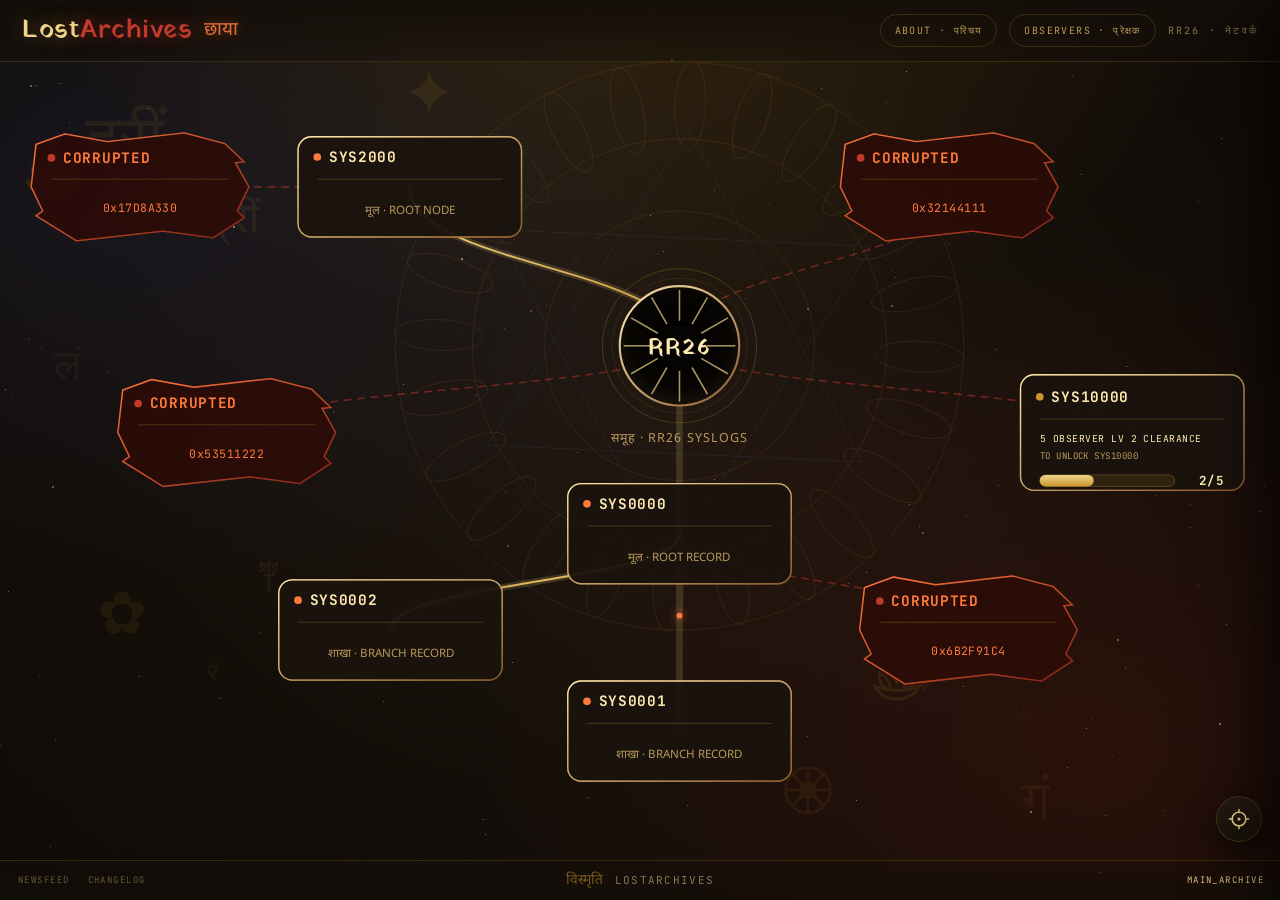
==== commit cd608ff9: "Add observer ZD.0002 and update SYS10000 progress to 2/5" ====
--- a/index.html
+++ b/index.html
@@ -465,7 +465,7 @@
 LOST,[[LOCKED]],NA,[0x32144111] not found
 LOST,[[LOCKED]],NA,[0x6B2F91C4] not found
 LOST,[[LOCKED]],NA,[0x17D8A330] not found
-SYS10000,[[LOCKED]],Observer LV 2 Clearance,1/5`;
+SYS10000,[[LOCKED]],Observer LV 2 Clearance,2/5`;
 
 var NS = 'http://www.w3.org/2000/svg';
 var stage = document.getElementById('stage');
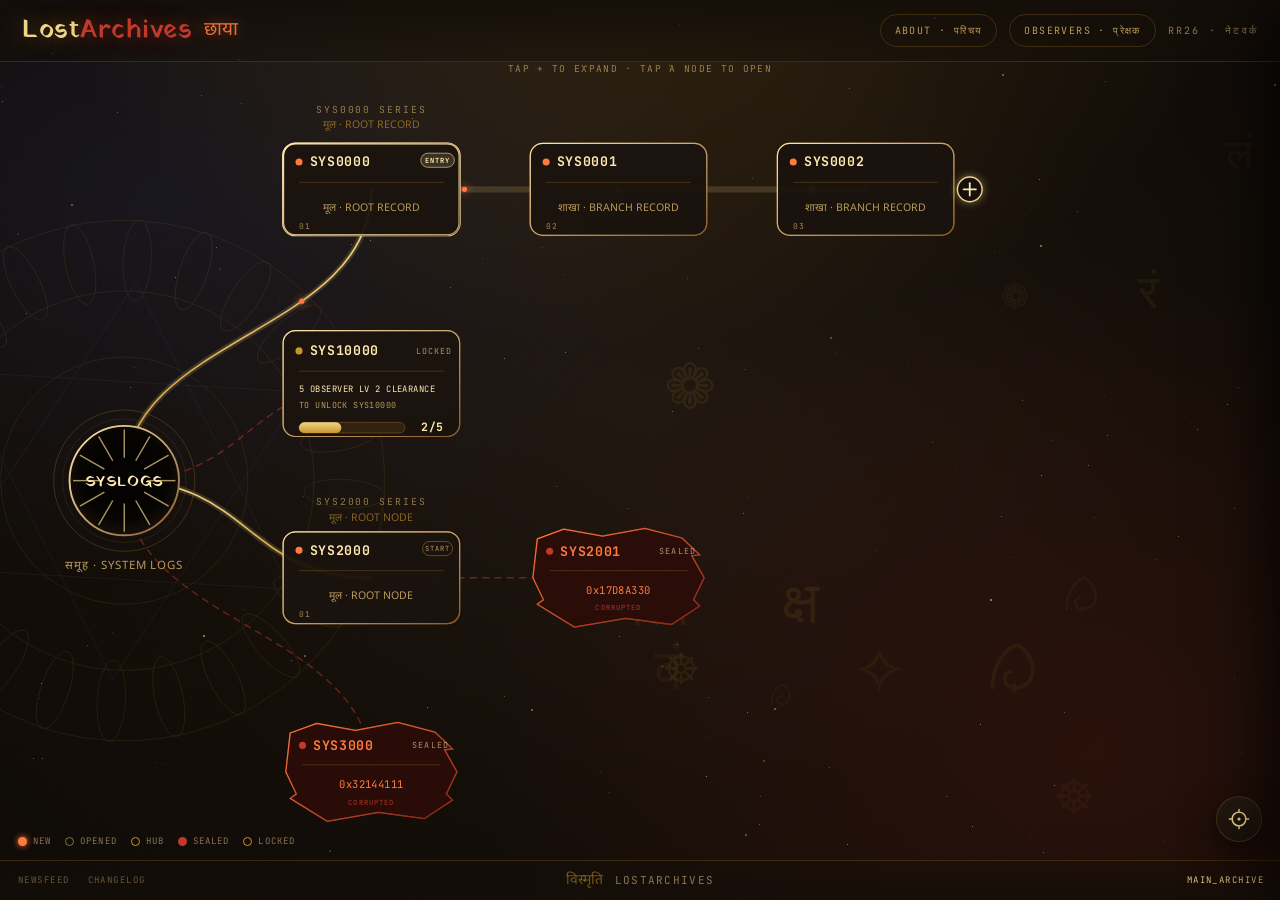
==== commit c2f0917a: "Enhance SYSLOGS visual layout and release 0.3v" ====
--- a/index.html
+++ b/index.html
@@ -149,8 +149,8 @@
   .node.s-hub .hub-ring { fill: url(#gradVoid); stroke: url(#gradBrass); stroke-width: 2.2; }
   .node.s-hub .hub-core { fill: #050403; }
   .node.s-hub .spoke { stroke: rgba(240,213,138,.7); stroke-width: 1.6; }
-  .hub-code { font-family: var(--hand); font-size: 24px; fill: var(--gold2);
-    text-anchor: middle; letter-spacing: .06em; }
+  .hub-code { font-family: var(--hand); font-size: 17px; fill: var(--gold2);
+    text-anchor: middle; letter-spacing: .04em; }
   .hub-sub { font-family: var(--deva); font-size: 13px; fill: var(--oldgold); text-anchor: middle;
     letter-spacing: .08em; }
 
@@ -158,13 +158,21 @@
   .node.s-lost .corr-line { fill: none; stroke: url(#gradCorrupt); stroke-width: 1.4; }
   .corr-hex { font-family: var(--mono); font-size: 12px; fill: var(--ember); text-anchor: middle;
     letter-spacing: .04em; }
+  .corr-note { font-family: var(--mono); font-size: 8px; fill: var(--sindoor); text-anchor: middle;
+    letter-spacing: .16em; opacity: .9; }
   .node.s-lost { animation: corruptFlicker 7s steps(1) infinite; }
   @keyframes corruptFlicker {
-    0%, 93%, 100% { opacity: 1; }
-    94% { opacity: .4; }
-    95% { opacity: 1; }
-    97% { opacity: .6; }
-  }
+    0%, 93%, 100% { opacity: .86; }
+    94% { opacity: .35; }
+    95% { opacity: .86; }
+    97% { opacity: .55; }
+  }
+  .node.s-lost .open-cue.sealed { opacity: .6; }
+  .node.s-lost:hover, .node.s-lost.selected { opacity: 1;
+    filter: drop-shadow(0 0 13px rgba(255,122,60,.62)); }
+  .node.s-lost:hover .corr-line, .node.s-lost.selected .corr-line {
+    animation: glitchFlick .3s steps(2) infinite; }
+  @keyframes glitchFlick { 0%, 100% { opacity: 1; } 50% { opacity: .4; } }
 
   /* ---------- progress / clearance node ---------- */
   .prog-bg { fill: rgba(27,20,14,.95); stroke: rgba(201,150,43,.55); stroke-width: 1.4; }
@@ -177,6 +185,67 @@
   .prog-count { font-family: var(--mono); font-weight: 700; font-size: 13px; fill: var(--gold2);
     letter-spacing: .05em; text-anchor: end; }
   .node.k-progress.s-locked .dot { fill: var(--brass); }
+  .node.k-progress .open-cue { opacity: .6; }
+
+  /* ---------- entry point, read state, lane labels ---------- */
+  .node.is-entry { animation: entryPulse 2.6s ease-in-out infinite; }
+  .node.is-entry .card-bg { stroke: var(--gold2); stroke-width: 2.4; }
+  @keyframes entryPulse {
+    0%, 100% { filter: drop-shadow(0 0 3px rgba(255,233,176,.3)); }
+    50% { filter: drop-shadow(0 0 16px rgba(255,233,176,.85)); }
+  }
+  .entry-pill { fill: rgba(255,233,176,.14); stroke: rgba(255,233,176,.65); stroke-width: 1; }
+  .entry-tag { font-family: var(--mono); font-size: 8px; font-weight: 700; letter-spacing: .16em;
+    fill: var(--gold2); text-anchor: middle; }
+  .series-pill { fill: none; stroke: rgba(201,150,43,.5); stroke-width: 1; }
+  .series-tag { font-family: var(--mono); font-size: 8px; letter-spacing: .12em; fill: var(--oldgold);
+    text-anchor: middle; }
+  .seq-badge { font-family: var(--mono); font-size: 9px; letter-spacing: .08em; fill: var(--oldgold);
+    opacity: .85; }
+  .node.is-unread .dot { fill: var(--ember); animation: dotPulse 2.2s ease-in-out infinite; }
+  @keyframes dotPulse {
+    0%, 100% { filter: drop-shadow(0 0 1px var(--ember)); }
+    50% { filter: drop-shadow(0 0 6px var(--ember)); }
+  }
+  .node.is-visited .dot { fill: none; stroke: var(--oldgold); stroke-width: 1.4; opacity: .6; animation: none; }
+  .node.is-visited .card-bg { stroke: rgba(201,150,43,.32); }
+  .node.is-visited .card-code { opacity: .72; }
+
+  /* ---------- progressive reveal (+ expand) ---------- */
+  .node.is-hidden { display: none; }
+  .edge.is-hidden { display: none; }
+  .expand-btn { cursor: pointer; filter: drop-shadow(0 0 5px rgba(240,213,138,.5)); }
+  .expand-btn circle { fill: rgba(20,14,9,.96); stroke: var(--gold); stroke-width: 1.6;
+    transition: fill .15s, stroke .15s; animation: expandPulse 2.4s ease-in-out infinite; }
+  .expand-btn line { stroke: var(--gold2); stroke-width: 2; stroke-linecap: round; }
+  .expand-btn:hover circle, .expand-btn:focus-visible circle { fill: rgba(201,150,43,.38); stroke: var(--gold2); }
+  .expand-btn:focus { outline: none; }
+  @keyframes expandPulse {
+    0%, 100% { stroke-opacity: .75; }
+    50% { stroke-opacity: 1; }
+  }
+
+  .node.k-label { pointer-events: none; cursor: default; }
+  .lane-label { font-family: var(--mono); font-size: 11px; letter-spacing: .2em;
+    fill: var(--oldgold); opacity: .75; text-anchor: middle; }
+  .lane-sub { font-family: var(--deva); font-size: 12px; fill: var(--brass); opacity: .62;
+    text-anchor: middle; }
+
+  /* ---------- legend + map hint ---------- */
+  #legend { position: fixed; left: 18px; bottom: 52px; z-index: 3; display: flex; flex-wrap: wrap;
+    gap: 9px 14px; max-width: 320px; font-family: var(--mono); font-size: 9px;
+    letter-spacing: .12em; text-transform: uppercase; color: var(--muted); pointer-events: none; }
+  #legend span { display: inline-flex; align-items: center; gap: 6px; }
+  #legend i { width: 9px; height: 9px; border-radius: 50%; display: inline-block; flex: none; }
+  .lg-new { background: var(--ember); box-shadow: 0 0 6px var(--ember); }
+  .lg-seen { border: 1.4px solid var(--oldgold); opacity: .7; }
+  .lg-hub { border: 1.4px solid var(--brass); }
+  .lg-sealed { background: var(--sindoor); border-radius: 2px; }
+  .lg-lock { border: 1.4px solid var(--brass); border-radius: 2px; }
+  #map-hint { position: fixed; left: 50%; top: 62px; transform: translateX(-50%); z-index: 3;
+    font-family: var(--mono); font-size: 9.5px; letter-spacing: .14em; text-transform: uppercase;
+    color: var(--oldgold); opacity: .8; pointer-events: none; transition: opacity .6s ease; }
+  #map-hint.hide { opacity: 0; }
 
   /* ---------- recenter button ---------- */
   .recenter-btn {
@@ -226,6 +295,7 @@
   .d-pill.found { color: var(--emerald); background: rgba(31,111,84,.12); border: 1px solid rgba(31,111,84,.45); }
   .d-pill.hub { color: var(--gold2); background: rgba(201,150,43,.1); border: 1px solid rgba(201,150,43,.4); }
   .d-pill.progress { color: var(--ember); background: rgba(255,122,60,.1); border: 1px solid rgba(255,122,60,.45); }
+  .d-pill.corrupt { color: var(--sindoor); background: rgba(192,57,43,.12); border: 1px solid rgba(192,57,43,.5); }
   .clearance-bar { height: 12px; border-radius: 999px; overflow: hidden;
     background: rgba(201,150,43,.12); border: 1px solid rgba(201,150,43,.35); }
   .clearance-bar span { display: block; height: 100%; border-radius: 999px;
@@ -342,6 +412,8 @@
     .footer-link, .changelog-btn, .footer-main { font-size: 8px; letter-spacing: .1em; }
     .footer-main { right: 12px; }
     #changelogPanel { left: 12px; bottom: 100px; width: min(340px, calc(100vw - 24px)); max-height: 260px; }
+    #legend { left: 12px; bottom: 44px; gap: 7px 10px; font-size: 8px; max-width: 230px; }
+    #map-hint { top: 58px; font-size: 8px; letter-spacing: .1em; }
   }
   @media (max-width: 420px) {
     .wordmark { font-size: 18px; }
@@ -354,7 +426,7 @@
     .navlink { padding: 6px 7px; }
   }
   @media (prefers-reduced-motion: reduce) {
-    .node.s-lost, .edge.broken, #symbols .sym { animation: none !important; }
+    .node.s-lost, .node.is-entry, .node.is-unread .dot, .expand-btn circle, .edge.broken, #symbols .sym { animation: none !important; }
   }
 </style>
 <!-- Google tag (gtag.js) -->
@@ -385,7 +457,7 @@
 </header>
 
 <main>
-  <svg id="stage" role="application" aria-label="RR26 archive graph">
+  <svg id="stage" role="application" aria-label="SYSLOGS archive graph">
     <defs>
       <linearGradient id="gradLive" x1="0" y1="0" x2="0" y2="1">
         <stop offset="0%" stop-color="#f0d58a"/>
@@ -415,6 +487,16 @@
 
 </main>
 
+<div id="map-hint">Tap + to expand · tap a node to open</div>
+
+<div id="legend" aria-hidden="true">
+  <span><i class="lg-new"></i>new</span>
+  <span><i class="lg-seen"></i>opened</span>
+  <span><i class="lg-hub"></i>hub</span>
+  <span><i class="lg-sealed"></i>sealed</span>
+  <span><i class="lg-lock"></i>locked</span>
+</div>
+
 <button type="button" id="recenter" class="recenter-btn" aria-label="Recenter view" title="Recenter view">
   <svg viewBox="0 0 24 24" fill="none" stroke="currentColor" stroke-width="1.6" stroke-linecap="round" stroke-linejoin="round" aria-hidden="true">
     <circle cx="12" cy="12" r="7.5"/>
@@ -460,7 +542,6 @@
 SYS0000,https://lostarchives.my.canva.site/sys0000,NA,NA
 SYS0001,https://lostarchives.my.canva.site/rr26-0006,Length 9,"CHAYA-PQR<br><br>P=[ RR26.0002.Bubbles ], Q=[ RR26.0001.Stars ], R=[ RR26.0004.Leaves ]"
 SYS0002,https://lostarchives.my.canva.site/sys0002/,Length 10,"CHAYA-Z<br><br>Z = AB<br><br>[A] Cross-reference fragments <strong>RR26.0010</strong> and <strong>RR26.0011</strong>. Multiply count of STAR bodies from fragments.<br>[B] Cross-reference fragments <strong>RR26.0010</strong> and <strong>RR26.0015</strong>. Multiply count of STAR bodies from fragments."
-LOST,[[LOCKED]],NA,[0x53511222] not found
 SYS2000,https://lostarchives.my.canva.site/sys2000,NA,NA
 LOST,[[LOCKED]],NA,[0x32144111] not found
 LOST,[[LOCKED]],NA,[0x6B2F91C4] not found
@@ -478,6 +559,28 @@
 var scrim = document.getElementById('scrim');
 var toastEl = document.getElementById('toast');
 var reduceMotion = window.matchMedia('(prefers-reduced-motion: reduce)').matches;
+
+/* ---------- read / unread state (persisted per node) ---------- */
+var VISITED_KEY = 'la_visited_v1';
+var visited = (function () {
+  try {
+    var v = JSON.parse(localStorage.getItem(VISITED_KEY));
+    return v && typeof v === 'object' ? v : {};
+  } catch (e) { return {}; }
+})();
+function isVisited(id) { return !!visited[id]; }
+function markVisited(id) {
+  if (!id || visited[id]) return;
+  visited[id] = 1;
+  try { localStorage.setItem(VISITED_KEY, JSON.stringify(visited)); } catch (e) {}
+}
+function applyReadState(n) {
+  if (!n || !n.el) return;
+  n.el.classList.remove('is-unread', 'is-visited');
+  if (n.kind === 'record') n.el.classList.add(isVisited(n.id) ? 'is-visited' : 'is-unread');
+  if (n.entry) n.el.classList.remove('is-entry');
+  if (n.entry && !isVisited(n.id)) n.el.classList.add('is-entry');
+}
 
 /* ---------- helpers ---------- */
 function clamp(v, a, b) { return Math.max(a, Math.min(b, v)); }
@@ -614,6 +717,13 @@
   { parent: 'SYS0000' },
   { parent: 'SYS2000' }
 ];
+/* Corrupted fragments that still carry a known SYS designation. They keep
+   the sealed look but are titled by their recovered code, not "CORRUPTED". */
+var CORRUPT_CODES = {
+  '0x6B2F91C4': 'SYS0003',
+  '0x17D8A330': 'SYS2001',
+  '0x32144111': 'SYS3000'
+};
 var newCorruptStart = 0;
 
 function jagPath(hw, hh) {
@@ -637,45 +747,69 @@
     '<circle class="hub-ring" r="62"/>' +
     '<g class="hub-spokes">' + spokes + '</g>' +
     '<circle class="hub-core" r="22"/>' +
-    '<text class="hub-code" y="8">RR26</text>' +
-    '<text class="hub-sub" y="100">समूह · RR26 SYSLOGS</text>';
-}
-function cardHtml(code, sub) {
-  return '<rect class="node-hit" x="-124" y="-58" width="248" height="116" rx="16"/>' +
-    '<rect class="card-bg" x="-116" y="-52" width="232" height="104" rx="14"/>' +
-    '<rect class="card-line" x="-116" y="-52" width="232" height="104" rx="14"/>' +
-    '<circle class="dot" cx="-96" cy="-31" r="4"/>' +
-    '<text class="card-code" x="-84" y="-26">' + esc(code) + '</text>' +
-    '<text class="open-cue" x="106" y="-28">OPEN ↗</text>' +
-    '<line class="card-rule" x1="-96" y1="-8" x2="96" y2="-8"/>' +
-    '<text class="card-sub" x="0" y="28">' + esc(sub) + '</text>';
-}
-function corrHtml(hex) {
-  var d = jagPath(108, 50);
-  return '<path class="node-hit" d="' + jagPath(120, 60) + '"/>' +
+    '<text class="hub-code" y="6">SYSLOGS</text>' +
+    '<text class="hub-sub" y="100">समूह · SYSTEM LOGS</text>';
+}
+function cardHtml(code, sub, opts) {
+  opts = opts || {};
+  var tag = '';
+  if (opts.entry) {
+    tag = '<rect class="entry-pill" x="56" y="-41" width="38" height="16" rx="8"/>' +
+      '<text class="entry-tag" x="75" y="-30">ENTRY</text>';
+  } else if (opts.seriesStart) {
+    tag = '<rect class="series-pill" x="58" y="-41" width="34" height="16" rx="8"/>' +
+      '<text class="series-tag" x="75" y="-30">START</text>';
+  }
+  var seq = opts.seq ? '<text class="seq-badge" x="-82" y="45">' + esc(opts.seq) + '</text>' : '';
+  return '<rect class="node-hit" x="-110" y="-58" width="220" height="116" rx="16"/>' +
+    '<rect class="card-bg" x="-100" y="-52" width="200" height="104" rx="14"/>' +
+    '<rect class="card-line" x="-100" y="-52" width="200" height="104" rx="14"/>' +
+    '<circle class="dot" cx="-82" cy="-31" r="4"/>' +
+    '<text class="card-code" x="-70" y="-26">' + esc(code) + '</text>' +
+    tag +
+    '<text class="open-cue" x="92" y="45">OPEN ↗</text>' +
+    '<line class="card-rule" x1="-82" y1="-8" x2="82" y2="-8"/>' +
+    '<text class="card-sub" x="0" y="24">' + esc(sub) + '</text>' +
+    seq;
+}
+function corrHtml(hex, name) {
+  var d = jagPath(92, 50);
+  var title = name || 'CORRUPTED';
+  var meta = name
+    ? '<text class="corr-hex" x="0" y="18">' + esc(hex) + '</text>' +
+      '<text class="corr-note" x="0" y="37">CORRUPTED</text>'
+    : '<text class="corr-hex" x="0" y="26">' + esc(hex) + '</text>';
+  return '<path class="node-hit" d="' + jagPath(104, 60) + '"/>' +
     '<path class="corr-bg" d="' + d + '"/>' +
     '<path class="corr-line" d="' + d + '"/>' +
-    '<circle class="dot lost" cx="-92" cy="-30" r="4"/>' +
-    '<text class="card-code lost" x="-80" y="-25">CORRUPTED</text>' +
-    '<text class="open-cue" x="100" y="-27">SEALED</text>' +
-    '<line class="card-rule" x1="-92" y1="-8" x2="92" y2="-8"/>' +
-    '<text class="corr-hex" x="0" y="26">' + esc(hex) + '</text>';
+    '<circle class="dot lost" cx="-78" cy="-30" r="4"/>' +
+    '<text class="card-code lost" x="-66" y="-25">' + esc(title) + '</text>' +
+    '<text class="open-cue sealed" x="88" y="-27">SEALED</text>' +
+    '<line class="card-rule" x1="-78" y1="-8" x2="78" y2="-8"/>' +
+    meta;
+}
+function expandBtnHtml() {
+  return '<g class="expand-btn" role="button" tabindex="0" aria-label="Reveal next record">' +
+    '<circle cx="118" cy="0" r="14"/>' +
+    '<line x1="111" y1="0" x2="125" y2="0"/>' +
+    '<line x1="118" y1="-7" x2="118" y2="7"/>' +
+    '</g>';
 }
 function progressHtml(done, total) {
   var pct = total > 0 ? clamp(done / total, 0, 1) : 0;
-  var trackW = 140, fillW = Math.round(trackW * pct * 10) / 10;
-  return '<rect class="node-hit" x="-124" y="-66" width="248" height="132" rx="16"/>' +
-    '<rect class="prog-bg" x="-116" y="-60" width="232" height="120" rx="14"/>' +
-    '<rect class="prog-line" x="-116" y="-60" width="232" height="120" rx="14"/>' +
-    '<circle class="dot" cx="-96" cy="-37" r="4"/>' +
-    '<text class="card-code" x="-84" y="-32">SYS10000</text>' +
-    '<text class="open-cue" x="106" y="-34">LOCKED</text>' +
-    '<line class="card-rule" x1="-96" y1="-14" x2="96" y2="-14"/>' +
-    '<text class="prog-title" x="-96" y="10">5 OBSERVER LV 2 CLEARANCE</text>' +
-    '<text class="prog-target" x="-96" y="28">TO UNLOCK SYS10000</text>' +
-    '<rect class="prog-track" x="-96" y="44" width="' + trackW + '" height="12" rx="6"/>' +
-    '<rect class="prog-fill" x="-96" y="44" width="' + fillW + '" height="12" rx="6"/>' +
-    '<text class="prog-count" x="96" y="54">' + done + '/' + total + '</text>';
+  var trackW = 120, fillW = Math.round(trackW * pct * 10) / 10;
+  return '<rect class="node-hit" x="-110" y="-66" width="220" height="132" rx="16"/>' +
+    '<rect class="prog-bg" x="-100" y="-60" width="200" height="120" rx="14"/>' +
+    '<rect class="prog-line" x="-100" y="-60" width="200" height="120" rx="14"/>' +
+    '<circle class="dot" cx="-82" cy="-37" r="4"/>' +
+    '<text class="card-code" x="-70" y="-32">SYS10000</text>' +
+    '<text class="open-cue" x="92" y="-34">LOCKED</text>' +
+    '<line class="card-rule" x1="-82" y1="-14" x2="82" y2="-14"/>' +
+    '<text class="prog-title" x="-82" y="10">5 OBSERVER LV 2 CLEARANCE</text>' +
+    '<text class="prog-target" x="-82" y="28">TO UNLOCK SYS10000</text>' +
+    '<rect class="prog-track" x="-82" y="44" width="' + trackW + '" height="12" rx="6"/>' +
+    '<rect class="prog-fill" x="-82" y="44" width="' + fillW + '" height="12" rx="6"/>' +
+    '<text class="prog-count" x="82" y="54">' + done + '/' + total + '</text>';
 }
 
 /* Materialize one declarative node spec into a live node.
@@ -697,6 +831,58 @@
   edges.push({ from: from, to: to, kind: kind || 'broken' });
 }
 
+/* ---------- progressive reveal ----------
+   Each series is a chain that starts collapsed: only the first node is
+   shown, and a + on each node reveals the next one. */
+var CHAINS = [
+  ['SYS0000', 'SYS0001', 'SYS0002', 'lost-1'],
+  ['SYS2000', 'lost-2']
+];
+var revealed = {};
+function chainIndexOf(id) {
+  for (var i = 0; i < CHAINS.length; i++) {
+    var k = CHAINS[i].indexOf(id);
+    if (k !== -1) return k;
+  }
+  return -1;
+}
+function nextOf(id) {
+  for (var i = 0; i < CHAINS.length; i++) {
+    var k = CHAINS[i].indexOf(id);
+    if (k !== -1 && k < CHAINS[i].length - 1) return CHAINS[i][k + 1];
+  }
+  return null;
+}
+function isRevealed(id) { return revealed[id] === 1; }
+function revealDepth(maxIdx) {
+  var changed = false;
+  for (var i = 0; i < nodes.length; i++) {
+    var idx = chainIndexOf(nodes[i].id);
+    if (idx >= 0 && idx < maxIdx && !revealed[nodes[i].id]) {
+      revealed[nodes[i].id] = 1;
+      changed = true;
+    }
+  }
+  return changed;
+}
+function initReveal() {
+  revealed = {};
+  /* Web mode auto-expands each series three nodes deep; phones start
+     collapsed to the first node and reveal with +. */
+  var maxIdx = window.innerWidth > 720 ? 3 : 1;
+  for (var i = 0; i < nodes.length; i++) {
+    var idx = chainIndexOf(nodes[i].id);
+    if (idx < maxIdx) revealed[nodes[i].id] = 1;
+  }
+}
+function revealNext(id) {
+  var nx = nextOf(id);
+  if (!nx || revealed[nx]) return;
+  revealed[nx] = 1;
+  render();
+  ensureVisible(nx);
+}
+
 function parseFragments() {
   var out = [], seen = {}, re = /([PQR])\s*=\s*\[?\s*RR26\.(\d{3,4})\.([A-Za-z0-9]+)/g;
   var src = '';
@@ -710,30 +896,25 @@
   return out;
 }
 
-/* Layout points — a compact portrait arrangement on phones, a wide
-   mandala on larger screens. Swapped live on resize/orientation change. */
+/* Layout points — a single left-to-right grid shared by every screen size.
+   Phones pan horizontally and start focused on the hub + column 2. */
 function layoutPoints() {
-  if (window.innerWidth <= 720) {
-    /* portrait: two balanced columns around a central trunk, so cards stay
-       large and never collide on a tall phone screen. */
-    return {
-      hub:  { x: 0, y: -180 },
-      sys0: { x: 0, y: 130 },
-      sys1: { x: 0, y: 415 },
-      sys2: { x: -135, y: -350 },
-      sys0002: { x: -135, y: 275 },
-      lost: [ { x: -135, y: -5 }, { x: 135, y: -5 }, { x: 135, y: -5 }, { x: 135, y: -350 } ],
-      extraCorrupts: [ { x: 135, y: 275 }, { x: -135, y: -480 } ]
-    };
-  }
+  /* Left-to-right map. RR26 sits far left (column 1); each direct
+     connection gets its own horizontal row starting in column 2 and
+     flowing right. Row order follows the RR26 direct connections:
+       1) SYS0000 series   2) SYS10000 (locked)   3) SYS2000 series
+       4) sealed corrupted nodes. */
   return {
-    hub:  { x: 0, y: -235 },
-    sys0: { x: 0, y: -40 },
-    sys1: { x: 0, y: 165 },
-    sys2: { x: -280, y: -400 },
-    sys0002: { x: -300, y: 60 },
-    lost: [ { x: -470, y: -145 }, { x: -280, y: -400 }, { x: 280, y: -400 }, { x: 470, y: -145 } ],
-    extraCorrupts: [ { x: 300, y: 60 }, { x: -560, y: -400 } ]
+    hub:  { x: -560, y: 0 },
+    laneA: { x: -280, y: -415 },
+    laneB: { x: -280, y: 30 },
+    sys0: { x: -280, y: -330 },
+    sys1: { x: 0, y: -330 },
+    sys0002: { x: 280, y: -330 },
+    sys2: { x: -280, y: 110 },
+    prog: { x: -280, y: -110 },
+    lost: [ { x: -280, y: 330 }, { x: 0, y: 330 } ],
+    extraCorrupts: [ { x: 560, y: -330 }, { x: 0, y: 110 } ]
   };
 }
 
@@ -776,23 +957,36 @@
   if (prog) hubLinks.push({ to: 'SYS10000', kind: 'broken' });
 
   GRAPH.nodes.push({
-    id: 'rr26', kind: 'hub', status: 'hub', code: 'RR26',
-    label: 'RR26', aria: 'RR26 collection hub', html: hubHtml(),
+    id: 'rr26', kind: 'hub', status: 'hub', code: 'SYSLOGS',
+    label: 'SYSLOGS', aria: 'SYSLOGS system log collection hub', html: hubHtml(),
     pos: P.hub, size: { w: 200, h: 210 },
     links: hubLinks
+  });
+
+  GRAPH.nodes.push({
+    id: 'lane-A', kind: 'label', status: 'lane', label: 'SYS0000 series',
+    aria: 'SYS0000 series', html: '<text class="lane-label" y="-2">SYS0000 SERIES</text>' +
+      '<text class="lane-sub" y="16">मूल · ROOT RECORD</text>',
+    pos: P.laneA, size: { w: 200, h: 28 }, links: []
+  });
+  GRAPH.nodes.push({
+    id: 'lane-B', kind: 'label', status: 'lane', label: 'SYS2000 series',
+    aria: 'SYS2000 series', html: '<text class="lane-label" y="-2">SYS2000 SERIES</text>' +
+      '<text class="lane-sub" y="16">मूल · ROOT NODE</text>',
+    pos: P.laneB, size: { w: 200, h: 28 }, links: []
   });
 
   if (sys0) {
     passStore['SYS0000'] = textOf(sys0.pass);
     var sys0Links = [];
     if (sys1) sys0Links.push({ to: 'SYS0001', kind: 'live' });
-    if (sys0002) sys0Links.push({ to: 'SYS0002', kind: 'live' });
     sys0Links = sys0Links.concat(corruptLinks['SYS0000'] || []);
     GRAPH.nodes.push({
       id: 'SYS0000', kind: 'record', status: 'found', code: 'SYS0000', row: sys0,
-      sub: 'मूल · ROOT RECORD', label: 'SYS0000', aria: 'SYS0000 root record',
-      html: cardHtml('SYS0000', 'मूल · ROOT RECORD'),
-      pos: P.sys0, size: { w: 232, h: 104 },
+      series: 'SYS0000', seq: 1, entry: true,
+      sub: 'मूल · ROOT RECORD', label: 'SYS0000', aria: 'SYS0000 root record, entry point',
+      html: cardHtml('SYS0000', 'मूल · ROOT RECORD', { seq: '01', entry: true }),
+      pos: P.sys0, size: { w: 200, h: 104 },
       links: sys0Links
     });
   }
@@ -800,19 +994,21 @@
     passStore['SYS0001'] = textOf(sys1.pass);
     GRAPH.nodes.push({
       id: 'SYS0001', kind: 'record', status: 'found', code: 'SYS0001', row: sys1,
+      series: 'SYS0000', seq: 2,
       sub: 'शाखा · BRANCH RECORD', label: 'SYS0001', aria: 'SYS0001 branch record',
-      html: cardHtml('SYS0001', 'शाखा · BRANCH RECORD'),
-      pos: P.sys1, size: { w: 232, h: 104 },
-      links: []
+      html: cardHtml('SYS0001', 'शाखा · BRANCH RECORD', { seq: '02' }),
+      pos: P.sys1, size: { w: 200, h: 104 },
+      links: sys0002 ? [{ to: 'SYS0002', kind: 'live' }] : []
     });
   }
   if (sys0002) {
     passStore['SYS0002'] = textOf(sys0002.pass);
     GRAPH.nodes.push({
       id: 'SYS0002', kind: 'record', status: 'found', code: 'SYS0002', row: sys0002,
+      series: 'SYS0000', seq: 3,
       sub: 'शाखा · BRANCH RECORD', label: 'SYS0002', aria: 'SYS0002 branch record',
-      html: cardHtml('SYS0002', 'शाखा · BRANCH RECORD'),
-      pos: P.sys0002, size: { w: 232, h: 104 },
+      html: cardHtml('SYS0002', 'शाखा · BRANCH RECORD', { seq: '03' }),
+      pos: P.sys0002, size: { w: 200, h: 104 },
       links: []
     });
   }
@@ -820,9 +1016,10 @@
     passStore['SYS2000'] = textOf(sys2.pass);
     GRAPH.nodes.push({
       id: 'SYS2000', kind: 'record', status: 'found', code: 'SYS2000', row: sys2,
-      sub: 'मूल · ROOT NODE', label: 'SYS2000', aria: 'SYS2000 root node',
-      html: cardHtml('SYS2000', 'मूल · ROOT NODE'),
-      pos: P.sys2, size: { w: 232, h: 104 },
+      series: 'SYS2000', seq: 1, seriesStart: true,
+      sub: 'मूल · ROOT NODE', label: 'SYS2000', aria: 'SYS2000 root node, series start',
+      html: cardHtml('SYS2000', 'मूल · ROOT NODE', { seq: '01', seriesStart: true }),
+      pos: P.sys2, size: { w: 200, h: 104 },
       links: corruptLinks['SYS2000'] || []
     });
   }
@@ -837,7 +1034,7 @@
       done: progDone, total: progTotal,
       sub: 'अनुमति · CLEARANCE', label: 'SYS10000', aria: 'SYS10000 unlock progress ' + progDone + ' of ' + progTotal,
       html: progressHtml(progDone, progTotal),
-      pos: P.lost[P.lost.length - 1], size: { w: 232, h: 120 },
+      pos: P.prog, size: { w: 200, h: 120 },
       links: []
     });
   }
@@ -847,13 +1044,16 @@
     var isNew = n >= newCorruptStart;
     var p = isNew
       ? (P.extraCorrupts[n - newCorruptStart] || P.extraCorrupts[P.extraCorrupts.length - 1])
-      : P.lost[(n + (n > 0 ? 1 : 0)) % P.lost.length];
+      : (P.lost[n] || P.lost[P.lost.length - 1]);
     var hex = hexFrom(r.raw || [r.code, r.link, r.enc, r.pass]);
+    var name = CORRUPT_CODES[hex] || null;
     GRAPH.nodes.push({
-      id: 'lost-' + n, kind: 'corrupt', status: 'lost', code: 'CORRUPTED', hex: hex, row: r,
+      id: 'lost-' + n, kind: 'corrupt', status: 'lost', code: name || 'CORRUPTED', name: name, hex: hex, row: r,
       parent: isNew ? NEW_CORRUPT[n - newCorruptStart].parent : null,
-      label: 'Corrupted ' + hex, aria: 'Corrupted record ' + hex, html: corrHtml(hex),
-      pos: { x: p.x, y: p.y }, size: { w: 216, h: 100 },
+      label: name ? name + ' · corrupted' : 'Corrupted ' + hex,
+      aria: name ? name + ' corrupted record' : 'Corrupted record ' + hex,
+      html: corrHtml(hex, name),
+      pos: { x: p.x, y: p.y }, size: { w: 184, h: 100 },
       links: []
     });
   }
@@ -866,6 +1066,7 @@
   }
 
   fragments = parseFragments();
+  initReveal();
 }
 
 /* ---------- rendering ---------- */
@@ -875,7 +1076,12 @@
   return el;
 }
 function pathD(a, b) {
-  var dy = b.y - a.y;
+  var dx = b.x - a.x, dy = b.y - a.y;
+  if (Math.abs(dx) >= Math.abs(dy)) {
+    /* horizontal: bow the curve left-to-right */
+    return 'M ' + a.x + ' ' + a.y + ' C ' + (a.x + dx * 0.5) + ' ' + a.y + ' ' +
+      (b.x - dx * 0.5) + ' ' + b.y + ' ' + b.x + ' ' + b.y;
+  }
   return 'M ' + a.x + ' ' + a.y + ' C ' + a.x + ' ' + (a.y + dy * 0.5) + ' ' +
     b.x + ' ' + (b.y - dy * 0.5) + ' ' + b.x + ' ' + b.y;
 }
@@ -901,19 +1107,22 @@
 
   for (var i = 0; i < edges.length; i++) {
     var e = edges[i];
+    var edgeHidden = !isRevealed(e.from.id) || !isRevealed(e.to.id);
     if (e.kind === 'live') {
-      var halo = svgEl('path', 'edge halo');
-      var core = svgEl('path', 'edge core');
+      var halo = svgEl('path', 'edge halo' + (edgeHidden ? ' is-hidden' : ''));
+      var core = svgEl('path', 'edge core' + (edgeHidden ? ' is-hidden' : ''));
       edgesLayer.appendChild(halo); edgesLayer.appendChild(core);
       e.paths = [halo, core]; e.core = core;
-      if (!reduceMotion) {
+      if (!reduceMotion && !edgeHidden) {
         var dot = svgEl('circle', 'flow');
         dot.setAttribute('r', '3');
         particlesLayer.appendChild(dot);
         e.dot = dot; e.speed = 0.16 + Math.random() * 0.14; e.offset = Math.random();
+      } else {
+        e.dot = null;
       }
     } else {
-      var bp = svgEl('path', 'edge broken');
+      var bp = svgEl('path', 'edge broken' + (edgeHidden ? ' is-hidden' : ''));
       edgesLayer.appendChild(bp);
       e.paths = [bp]; e.core = null;
     }
@@ -921,15 +1130,25 @@
 
   for (var j = 0; j < nodes.length; j++) {
     var n = nodes[j];
-    var g = svgEl('g', 'node k-' + n.kind + (n.status ? ' s-' + n.status : ''));
+    var shown = isRevealed(n.id);
+    var g = svgEl('g', 'node k-' + n.kind + (n.status ? ' s-' + n.status : '') + (shown ? '' : ' is-hidden'));
     g.setAttribute('data-id', n.id);
-    g.setAttribute('tabindex', '0');
-    g.setAttribute('role', 'button');
-    g.setAttribute('aria-label', n.aria || n.label);
+    if (n.kind === 'label' || !shown) {
+      g.setAttribute('aria-hidden', 'true');
+    } else {
+      g.setAttribute('tabindex', '0');
+      g.setAttribute('role', 'button');
+      var aria = n.aria || n.label;
+      if (n.kind === 'record') aria += isVisited(n.id) ? ', opened' : ', new';
+      g.setAttribute('aria-label', aria);
+    }
     g.innerHTML = n.html;
+    var nx = nextOf(n.id);
+    if (shown && nx && !isRevealed(nx)) g.innerHTML += expandBtnHtml();
     n.el = g;
     setNodePos(n);
     nodesLayer.appendChild(g);
+    applyReadState(n);
   }
 
   updateEdges();
@@ -939,10 +1158,30 @@
 var scale = 1, tx = 0, ty = 0;
 function applyTransform() { viewport.setAttribute('transform', 'translate(' + tx + ' ' + ty + ') scale(' + scale + ')'); }
 
+function boundsFor(ids) {
+  var minX = Infinity, minY = Infinity, maxX = -Infinity, maxY = -Infinity;
+  for (var i = 0; i < ids.length; i++) {
+    var n = byId[ids[i]];
+    if (!n) continue;
+    minX = Math.min(minX, n.x - n.w / 2); maxX = Math.max(maxX, n.x + n.w / 2);
+    minY = Math.min(minY, n.y - n.h / 2); maxY = Math.max(maxY, n.y + n.h / 2);
+  }
+  return { minX: minX, minY: minY, maxX: maxX, maxY: maxY };
+}
 function graphBounds() {
   var minX = Infinity, minY = Infinity, maxX = -Infinity, maxY = -Infinity;
   for (var i = 0; i < nodes.length; i++) {
     var n = nodes[i];
+    minX = Math.min(minX, n.x - n.w / 2); maxX = Math.max(maxX, n.x + n.w / 2);
+    minY = Math.min(minY, n.y - n.h / 2); maxY = Math.max(maxY, n.y + n.h / 2);
+  }
+  return { minX: minX, minY: minY, maxX: maxX, maxY: maxY };
+}
+function revealedBounds() {
+  var minX = Infinity, minY = Infinity, maxX = -Infinity, maxY = -Infinity;
+  for (var i = 0; i < nodes.length; i++) {
+    var n = nodes[i];
+    if (!isRevealed(n.id)) continue;
     minX = Math.min(minX, n.x - n.w / 2); maxX = Math.max(maxX, n.x + n.w / 2);
     minY = Math.min(minY, n.y - n.h / 2); maxY = Math.max(maxY, n.y + n.h / 2);
   }
@@ -955,21 +1194,72 @@
   var padX = narrow ? 14 : 36, padTop = narrow ? 34 : 40, padBottom = narrow ? 34 : 44;
   var availW = r.width - padX * 2;
   var availH = Math.max(120, r.height - padTop - padBottom);
-  var b = graphBounds();
+  /* Phones start focused on the hub + column 2 (the direct connections)
+     so cards stay readable; pan right to reveal deeper columns. */
+  var b = narrow
+    ? boundsFor(['rr26', 'lane-A', 'lane-B', 'SYS0000', 'SYS10000', 'SYS2000', 'lost-0'])
+    : revealedBounds();
+  if (!isFinite(b.minX)) b = graphBounds();
+  /* Leave room on the right so the + reveal control stays on screen. */
+  if (narrow) b.maxX += 46;
   var k = Math.min(availW / (b.maxX - b.minX), availH / (b.maxY - b.minY));
-  scale = clamp(k, 0.24, narrow ? 1.8 : 1.4);
+  scale = clamp(k, 0.3, narrow ? 1.8 : 1.4);
   var cx = (b.minX + b.maxX) / 2, cy = (b.minY + b.maxY) / 2;
-  tx = r.width / 2 - cx * scale;
+  /* Web mode pins the hub to the far left of the screen; phones keep the
+     focused hub + column-2 framing centered for readability. */
+  tx = narrow ? (r.width / 2 - cx * scale) : (padX - b.minX * scale);
   ty = (padTop + availH / 2) - cy * scale;
   applyTransform();
+}
+
+/* Smoothly pan so a newly revealed node is comfortably on screen. */
+var panTimer = null;
+function animatePan(dx, dy) {
+  if (panTimer) { clearInterval(panTimer); panTimer = null; }
+  if (reduceMotion || (!dx && !dy)) { tx += dx; ty += dy; applyTransform(); return; }
+  var tx0 = tx, ty0 = ty, start = Date.now(), dur = 360;
+  panTimer = setInterval(function () {
+    var p = Math.min(1, Math.max(0, (Date.now() - start) / dur));
+    var k = 1 - Math.pow(1 - p, 3);
+    tx = tx0 + dx * k; ty = ty0 + dy * k;
+    applyTransform();
+    if (p >= 1) { clearInterval(panTimer); panTimer = null; }
+  }, 16);
+}
+function ensureVisible(id) {
+  var n = byId[id];
+  var r = stage.getBoundingClientRect();
+  if (!n || !r.width) return;
+  var padX = 64, padTop = 70, padBottom = 58;
+  var sx = n.x * scale + tx, sy = n.y * scale + ty;
+  var hw = (n.w / 2) * scale, hh = (n.h / 2) * scale;
+  var nx = nextOf(id);
+  if (nx && !isRevealed(nx)) hw += 32 * scale;
+  var dx = 0, dy = 0;
+  if (sx - hw < padX) dx = padX - (sx - hw);
+  else if (sx + hw > r.width - padX) dx = (r.width - padX) - (sx + hw);
+  if (sy - hh < padTop) dy = padTop - (sy - hh);
+  else if (sy + hh > r.height - padBottom) dy = (r.height - padBottom) - (sy + hh);
+  if (dx || dy) animatePan(dx, dy);
 }
 
 /* ---------- interactions (nodes open on tap/click; background pans) ---------- */
 var press = null, pan = null, suppressClick = false;
 var CLICK_THRESHOLD = 12;
 
+var hintDismissed = false;
+function dismissHint() {
+  if (hintDismissed) return;
+  hintDismissed = true;
+  var h = document.getElementById('map-hint');
+  if (!h) return;
+  h.classList.add('hide');
+  setTimeout(function () { if (h.parentNode) h.parentNode.removeChild(h); }, 900);
+}
+
 stage.addEventListener('pointerdown', function (e) {
   suppressClick = false;
+  dismissHint();
   var nodeG = e.target && e.target.closest ? e.target.closest('.node') : null;
   if (nodeG) {
     var n = byId[nodeG.getAttribute('data-id')];
@@ -1003,6 +1293,12 @@
   var wasSuppressed = suppressClick;
   suppressClick = false;
   if (wasSuppressed) return;
+  var exp = e.target && e.target.closest ? e.target.closest('.expand-btn') : null;
+  if (exp) {
+    var eg = exp.closest('.node');
+    if (eg) revealNext(eg.getAttribute('data-id'));
+    return;
+  }
   var g = e.target && e.target.closest ? e.target.closest('.node') : null;
   if (!g) return;
   openDrawer(byId[g.getAttribute('data-id')], 'graph');
@@ -1021,6 +1317,12 @@
 
 nodesLayer.addEventListener('keydown', function (e) {
   if (e.key !== 'Enter' && e.key !== ' ' && e.key !== 'Spacebar') return;
+  var exp = e.target && e.target.closest ? e.target.closest('.expand-btn') : null;
+  if (exp) {
+    var eg = exp.closest('.node');
+    if (eg) { e.preventDefault(); revealNext(eg.getAttribute('data-id')); }
+    return;
+  }
   var g = e.target && e.target.closest ? e.target.closest('.node') : null;
   if (!g) return;
   e.preventDefault();
@@ -1090,8 +1392,14 @@
       '<button type="button" class="frag-chip chip-btn" data-open="' + attrEsc(n.parent) + '">' +
       '<span class="fc-key">◈</span><span class="fc-name">' + esc(n.parent) + ' · SEVERED</span>' +
       '<span class="chip-open">OPEN ↗</span></button></div>' : '';
+  var isNamed = n.name && n.name !== 'CORRUPTED';
+  var title = isNamed ? n.name : 'CORRUPTED';
+  var pill = isNamed
+    ? '<span class="d-pill corrupt">Corrupted · भ्रष्ट</span>'
+    : '';
   return '<div class="d-eyebrow crit">Corrupted Node · भ्रष्ट</div>' +
-    '<h2 class="d-code glitch" data-scramble="CORRUPTED">CORRUPTED</h2>' +
+    '<h2 class="d-code glitch" data-scramble="' + attrEsc(title) + '">' + esc(title) + '</h2>' +
+    pill +
     '<div class="denied">ACCESS DENIED</div>' +
     '<div class="denied-deva">अनुपलब्ध</div>' +
     '<div class="d-section"><div class="d-label">Memory Address</div><div class="hex">' + esc(n.hex) + '</div></div>' +
@@ -1100,8 +1408,10 @@
 }
 function hubDrawer() {
   return '<div class="d-eyebrow">Category · समूह</div>' +
-    '<h2 class="d-code">RR26</h2>' +
-    '<span class="d-pill hub">RR26 SYSLOGS</span>';
+    '<h2 class="d-code">SYSLOGS</h2>' +
+    '<span class="d-pill hub">System logs · सिस्टम लॉग</span>' +
+    '<div class="d-section"><div class="d-label">Overview</div>' +
+    '<p class="d-body">SYSLOGS is the RR26 system log archive. Every recovered record is filed under this collection.</p></div>';
 }
 function progressDrawer(n) {
   var done = n.done || 0, total = n.total || 0;
@@ -1212,9 +1522,12 @@
   }
 }
 function openDrawer(n, source) {
-  if (!n || !n.el) return;
+  if (!n || !n.el || n.kind === 'label') return;
   trackSyslogClick(n, source);
   if (n.kind === 'corrupt') trackCorruptClick(n, source);
+  markVisited(n.id);
+  applyReadState(n);
+  dismissHint();
   try {
     clearInterval(scrambleTimer); scrambleTimer = null;
     lastFocused = document.activeElement;
@@ -1368,6 +1681,8 @@
     buildGraph();
     render();
     layoutMode = window.innerWidth <= 720 ? 'narrow' : 'wide';
+    var hintEl = document.getElementById('map-hint');
+    if (hintEl && layoutMode === 'narrow') hintEl.textContent = 'Tap + to expand · drag to explore →';
     fitView();
   } catch (err) {
     console.error('Boot failed:', err);
@@ -1388,6 +1703,8 @@
       setNodePos(n);
     }
     place(byId['rr26'], P.hub);
+    place(byId['lane-A'], P.laneA);
+    place(byId['lane-B'], P.laneB);
     place(byId['SYS0000'], P.sys0);
     place(byId['SYS0001'], P.sys1);
     place(byId['SYS0002'], P.sys0002);
@@ -1395,11 +1712,18 @@
     for (var i = 0; byId['lost-' + i]; i++) {
       var p = i >= newCorruptStart
         ? (P.extraCorrupts[i - newCorruptStart] || P.extraCorrupts[P.extraCorrupts.length - 1])
-        : P.lost[(i + (i > 0 ? 1 : 0)) % P.lost.length];
+        : (P.lost[i] || P.lost[P.lost.length - 1]);
       place(byId['lost-' + i], p);
     }
-    place(byId['SYS10000'], P.lost[P.lost.length - 1]);
+    place(byId['SYS10000'], P.prog);
     updateEdges();
+    if (mode === 'wide' && revealDepth(3)) render();
+    var hintEl = document.getElementById('map-hint');
+    if (hintEl && !hintDismissed) {
+      hintEl.textContent = mode === 'narrow'
+        ? 'Tap + to expand · drag to explore →'
+        : 'Tap + to expand · tap a node to open';
+    }
   }
   fitView();
 }
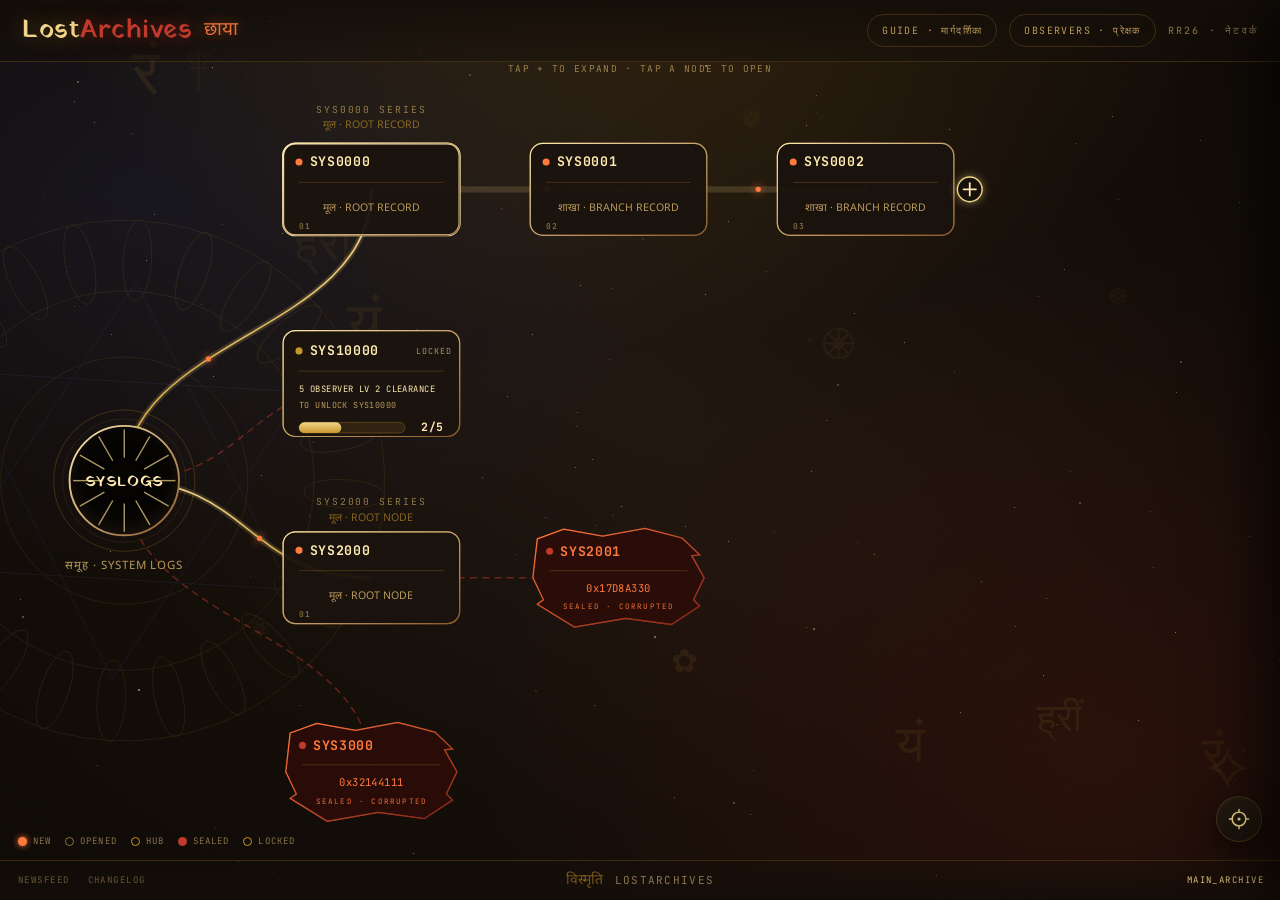
==== commit 08d91a4f: "Rename About to Guide and polish SYSLOGS nodes" ====
--- a/index.html
+++ b/index.html
@@ -158,7 +158,7 @@
   .node.s-lost .corr-line { fill: none; stroke: url(#gradCorrupt); stroke-width: 1.4; }
   .corr-hex { font-family: var(--mono); font-size: 12px; fill: var(--ember); text-anchor: middle;
     letter-spacing: .04em; }
-  .corr-note { font-family: var(--mono); font-size: 8px; fill: var(--sindoor); text-anchor: middle;
+  .corr-sealed { font-family: var(--mono); font-size: 8.5px; fill: var(--ember); text-anchor: middle;
     letter-spacing: .16em; opacity: .9; }
   .node.s-lost { animation: corruptFlicker 7s steps(1) infinite; }
   @keyframes corruptFlicker {
@@ -167,7 +167,6 @@
     95% { opacity: .86; }
     97% { opacity: .55; }
   }
-  .node.s-lost .open-cue.sealed { opacity: .6; }
   .node.s-lost:hover, .node.s-lost.selected { opacity: 1;
     filter: drop-shadow(0 0 13px rgba(255,122,60,.62)); }
   .node.s-lost:hover .corr-line, .node.s-lost.selected .corr-line {
@@ -194,12 +193,6 @@
     0%, 100% { filter: drop-shadow(0 0 3px rgba(255,233,176,.3)); }
     50% { filter: drop-shadow(0 0 16px rgba(255,233,176,.85)); }
   }
-  .entry-pill { fill: rgba(255,233,176,.14); stroke: rgba(255,233,176,.65); stroke-width: 1; }
-  .entry-tag { font-family: var(--mono); font-size: 8px; font-weight: 700; letter-spacing: .16em;
-    fill: var(--gold2); text-anchor: middle; }
-  .series-pill { fill: none; stroke: rgba(201,150,43,.5); stroke-width: 1; }
-  .series-tag { font-family: var(--mono); font-size: 8px; letter-spacing: .12em; fill: var(--oldgold);
-    text-anchor: middle; }
   .seq-badge { font-family: var(--mono); font-size: 9px; letter-spacing: .08em; fill: var(--oldgold);
     opacity: .85; }
   .node.is-unread .dot { fill: var(--ember); animation: dotPulse 2.2s ease-in-out infinite; }
@@ -451,7 +444,7 @@
   <span class="wordmark">Lost<span class="accent">Archives</span></span>
   <span class="devaMark">छाया</span>
   <span class="spacer"></span>
-  <a class="navlink" href="about.html">About<span class="nav-deva"> · परिचय</span></a>
+  <a class="navlink" href="guide.html">Guide<span class="nav-deva"> · मार्गदर्शिका</span></a>
   <a class="navlink" href="observers.html">Observers<span class="nav-deva"> · प्रेक्षक</span></a>
   <span class="tag">RR26 · नेटवर्क</span>
 </header>
@@ -752,21 +745,12 @@
 }
 function cardHtml(code, sub, opts) {
   opts = opts || {};
-  var tag = '';
-  if (opts.entry) {
-    tag = '<rect class="entry-pill" x="56" y="-41" width="38" height="16" rx="8"/>' +
-      '<text class="entry-tag" x="75" y="-30">ENTRY</text>';
-  } else if (opts.seriesStart) {
-    tag = '<rect class="series-pill" x="58" y="-41" width="34" height="16" rx="8"/>' +
-      '<text class="series-tag" x="75" y="-30">START</text>';
-  }
   var seq = opts.seq ? '<text class="seq-badge" x="-82" y="45">' + esc(opts.seq) + '</text>' : '';
   return '<rect class="node-hit" x="-110" y="-58" width="220" height="116" rx="16"/>' +
     '<rect class="card-bg" x="-100" y="-52" width="200" height="104" rx="14"/>' +
     '<rect class="card-line" x="-100" y="-52" width="200" height="104" rx="14"/>' +
     '<circle class="dot" cx="-82" cy="-31" r="4"/>' +
     '<text class="card-code" x="-70" y="-26">' + esc(code) + '</text>' +
-    tag +
     '<text class="open-cue" x="92" y="45">OPEN ↗</text>' +
     '<line class="card-rule" x1="-82" y1="-8" x2="82" y2="-8"/>' +
     '<text class="card-sub" x="0" y="24">' + esc(sub) + '</text>' +
@@ -775,18 +759,17 @@
 function corrHtml(hex, name) {
   var d = jagPath(92, 50);
   var title = name || 'CORRUPTED';
-  var meta = name
-    ? '<text class="corr-hex" x="0" y="18">' + esc(hex) + '</text>' +
-      '<text class="corr-note" x="0" y="37">CORRUPTED</text>'
-    : '<text class="corr-hex" x="0" y="26">' + esc(hex) + '</text>';
+  var status = name ? 'SEALED · CORRUPTED' : 'SEALED';
+  /* SEALED sits centered beneath the hex so the jagged border never
+     clips it (it used to overlap the right-hand edge). */
   return '<path class="node-hit" d="' + jagPath(104, 60) + '"/>' +
     '<path class="corr-bg" d="' + d + '"/>' +
     '<path class="corr-line" d="' + d + '"/>' +
     '<circle class="dot lost" cx="-78" cy="-30" r="4"/>' +
     '<text class="card-code lost" x="-66" y="-25">' + esc(title) + '</text>' +
-    '<text class="open-cue sealed" x="88" y="-27">SEALED</text>' +
     '<line class="card-rule" x1="-78" y1="-8" x2="78" y2="-8"/>' +
-    meta;
+    '<text class="corr-hex" x="0" y="16">' + esc(hex) + '</text>' +
+    '<text class="corr-sealed" x="0" y="36">' + esc(status) + '</text>';
 }
 function expandBtnHtml() {
   return '<g class="expand-btn" role="button" tabindex="0" aria-label="Reveal next record">' +
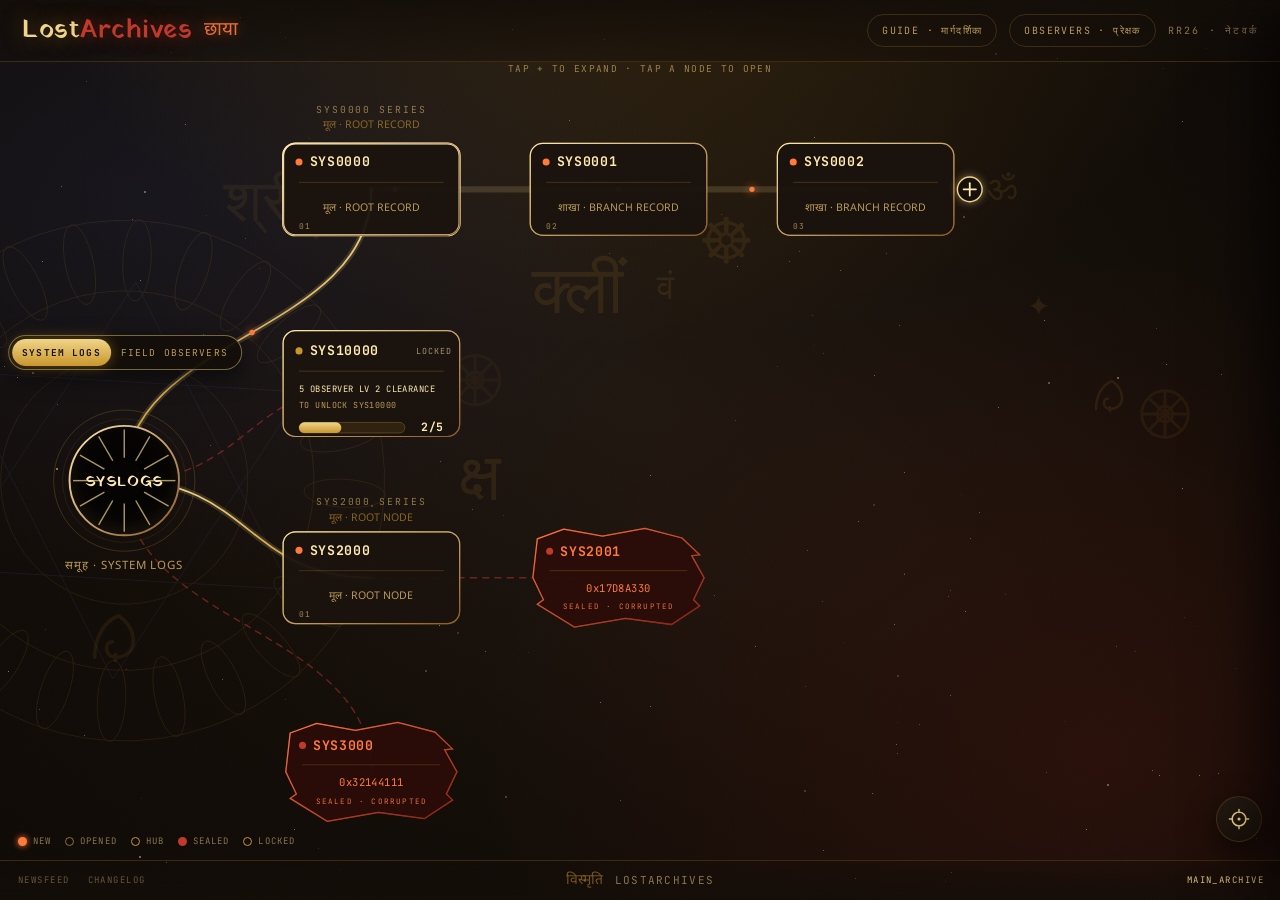
==== commit b580272f: "Add Field Observers view with Instagram log mapping" ====
--- a/index.html
+++ b/index.html
@@ -389,13 +389,81 @@
     opacity: 0; pointer-events: none; transition: all .3s ease; z-index: 20; max-width: 90vw; }
   #toast.on { opacity: 1; transform: translateX(-50%) translateY(0); }
 
+  /* ---------- view toggle (System Logs / Field Observers) ---------- */
+  .view-toggle { display: inline-flex; align-items: center;
+    border: 1px solid var(--line-strong); border-radius: 22px; padding: 3px;
+    background: rgba(20,14,9,.94); }
+  .vt-options { position: relative; display: inline-flex; align-items: stretch; }
+  .vt-thumb { position: absolute; top: 0; bottom: 0; left: 0; width: 0; border-radius: 18px;
+    background: linear-gradient(180deg, var(--gold), var(--brass));
+    box-shadow: 0 0 14px rgba(201,150,43,.45); pointer-events: none;
+    transition: left .26s cubic-bezier(.22,1,.36,1), width .26s cubic-bezier(.22,1,.36,1); }
+  .view-btn { position: relative; z-index: 1; appearance: none; -webkit-appearance: none;
+    background: none; border: 0; margin: 0; cursor: pointer; border-radius: 18px;
+    font-family: var(--mono); font-size: 9.5px; letter-spacing: .12em; text-transform: uppercase;
+    color: var(--oldgold); padding: 7px 10px; white-space: nowrap;
+    transition: color .18s, background .18s; }
+  .view-btn:hover, .view-btn:focus-visible { color: var(--ivory); outline: none; }
+  .view-btn.active { color: #1b140e; font-weight: 700; }
+  .view-btn .vt-short { display: none; }
+  #viewToggle { position: absolute; z-index: 6; transform: translate(-50%, -100%);
+    box-shadow: 0 8px 22px rgba(0,0,0,.5); }
+
+  /* ---------- field observers stage ---------- */
+  #fieldStage { position: absolute; inset: 0; width: 100%; height: 100%; display: block;
+    touch-action: none; user-select: none; -webkit-user-select: none; }
+  #stage[hidden], #fieldStage[hidden] { display: none !important; }
+  #fieldStage .card-line { stroke: url(#fGradBrass); }
+  #fieldStage .node { cursor: pointer; }
+  #fieldArtPos { opacity: .14; }
+  .field-hub-code { font-size: 13px; letter-spacing: .06em; }
+  #fieldStage .node.k-observer .card-bg { stroke: rgba(240,213,138,.7); stroke-width: 1.7; }
+  #fieldStage .node.k-observer .dot { fill: var(--gold2); }
+  #fieldStage .node.k-log .card-bg { stroke: rgba(90,116,196,.55); }
+  #fieldStage .node.k-log .card-line { stroke: rgba(90,116,196,.75); }
+  #fieldStage .node.k-log .dot { fill: var(--neel-lt); }
+  #fieldStage .node.k-log .card-code { font-size: 13px; }
+  #fieldStage .node.k-log .card-sub { fill: var(--neel-lt); }
+
+  /* ---------- instagram embed popup ---------- */
+  #embedOverlay { position: fixed; inset: 0; z-index: 40; display: none;
+    align-items: center; justify-content: center; padding: 18px;
+    background: rgba(6,4,2,.78); }
+  #embedOverlay.open { display: flex; }
+  .embed-dialog { width: min(540px, 94vw); height: min(88vh, 860px); max-height: 92vh;
+    display: flex; flex-direction: column;
+    background: linear-gradient(180deg, #1d140d, #120c07); border: 1px solid var(--line-strong);
+    border-radius: 16px; box-shadow: 0 30px 80px rgba(0,0,0,.7); overflow: hidden; }
+  .embed-head { display: flex; align-items: center; justify-content: space-between; gap: 12px;
+    padding: 12px 16px; border-bottom: 1px solid var(--line); }
+  .embed-title { font-family: var(--mono); font-size: 10px; letter-spacing: .14em;
+    text-transform: uppercase; color: var(--gold); overflow: hidden; text-overflow: ellipsis; white-space: nowrap; }
+  .embed-close { background: none; border: 1px solid var(--line); color: var(--oldgold); cursor: pointer;
+    width: 32px; height: 32px; border-radius: 9px; font-size: 18px; line-height: 1; flex: none;
+    transition: color .14s, border-color .14s; }
+  .embed-close:hover, .embed-close:focus-visible { color: var(--ivory); border-color: var(--line-strong); outline: none; }
+  .embed-body { position: relative; flex: 1 1 auto; min-height: 0; background: #000; overflow: hidden; }
+  .embed-body iframe { display: block; width: 100%; height: 100%; border: 0; }
+  .embed-foot { padding: 10px 16px 12px; border-top: 1px solid var(--line); text-align: center; }
+  .embed-foot .d-link { font-size: 12px; }
+  .post-chip .fc-name { letter-spacing: .02em; }
+
+  @media (max-width: 900px) {
+    .tag { display: none; }
+    .nav-deva { display: none; }
+  }
+
   @media (max-width: 720px) {
-    header { height: 54px; padding: 0 14px; gap: 8px; }
+    header { height: auto; min-height: 54px; flex-wrap: wrap; padding: 8px 14px; gap: 6px 8px; }
     .wordmark { font-size: 20px; }
     .devaMark { font-size: 16px; }
     .tag { display: none; }
     .navlink { padding: 6px 9px; font-size: 9px; letter-spacing: .08em; }
     .nav-deva { display: none; }
+    .view-toggle { justify-content: center; padding: 2px; }
+    .view-btn { font-size: 8.5px; padding: 6px 10px; letter-spacing: .06em; }
+    .view-btn .vt-long { display: none; }
+    .view-btn .vt-short { display: inline; }
     .recenter-btn { right: 14px; bottom: 50px; width: 44px; height: 44px; }
     #drawer { width: 100%; max-width: 100%; border-left: 0; top: auto; bottom: 0; height: 66%;
       transform: translateY(102%); border-top: 1px solid var(--line); border-radius: 18px 18px 0 0; }
@@ -406,20 +474,23 @@
     .footer-main { right: 12px; }
     #changelogPanel { left: 12px; bottom: 100px; width: min(340px, calc(100vw - 24px)); max-height: 260px; }
     #legend { left: 12px; bottom: 44px; gap: 7px 10px; font-size: 8px; max-width: 230px; }
-    #map-hint { top: 58px; font-size: 8px; letter-spacing: .1em; }
+    #map-hint { top: 60px; font-size: 8px; letter-spacing: .1em; }
+    #embedOverlay { padding: 8px; }
+    .embed-dialog { width: 100%; height: 92vh; max-height: 94vh; }
   }
   @media (max-width: 420px) {
     .wordmark { font-size: 18px; }
     .navlink { font-size: 8.5px; padding: 6px 8px; letter-spacing: .04em; }
   }
   @media (max-width: 360px) {
-    header { gap: 6px; padding: 0 10px; }
+    header { gap: 6px; padding: 8px 10px; }
     .wordmark { font-size: 17px; }
     .devaMark { display: none; }
     .navlink { padding: 6px 7px; }
   }
   @media (prefers-reduced-motion: reduce) {
     .node.s-lost, .node.is-entry, .node.is-unread .dot, .expand-btn circle, .edge.broken, #symbols .sym { animation: none !important; }
+    .vt-thumb { transition: none !important; }
   }
 </style>
 <!-- Google tag (gtag.js) -->
@@ -478,6 +549,36 @@
     </g>
   </svg>
 
+  <svg id="fieldStage" role="application" aria-label="Field observers graph" hidden>
+    <defs>
+      <linearGradient id="fGradLive" x1="0" y1="0" x2="0" y2="1">
+        <stop offset="0%" stop-color="#f0d58a"/>
+        <stop offset="100%" stop-color="#c9962b"/>
+      </linearGradient>
+      <linearGradient id="fGradBrass" x1="0" y1="0" x2="1" y2="1">
+        <stop offset="0%" stop-color="#ffe9b0"/>
+        <stop offset="100%" stop-color="#8a5a2b"/>
+      </linearGradient>
+    </defs>
+    <g id="fieldViewport">
+      <g id="fieldArtPos"><g id="fieldArtSpin"></g></g>
+      <g id="fieldEdges"></g>
+      <g id="fieldNodes"></g>
+    </g>
+  </svg>
+
+  <div class="view-toggle" id="viewToggle" role="tablist" aria-label="Switch archive view">
+    <span class="vt-options">
+      <span class="vt-thumb" aria-hidden="true"></span>
+      <button type="button" class="view-btn active" role="tab" aria-selected="true" data-view="logs" id="viewLogsBtn" aria-controls="stage" title="Show System Logs">
+        <span class="vt-long">System Logs</span><span class="vt-short">Logs</span>
+      </button>
+      <button type="button" class="view-btn" role="tab" aria-selected="false" data-view="field" id="viewFieldBtn" aria-controls="fieldStage" title="Show Field Observers">
+        <span class="vt-long">Field Observers</span><span class="vt-short">Observers</span>
+      </button>
+    </span>
+  </div>
+
 </main>
 
 <div id="map-hint">Tap + to expand · tap a node to open</div>
@@ -525,6 +626,21 @@
   <div id="dContent"></div>
 </aside>
 <div id="toast" role="status" aria-live="polite"></div>
+
+<div id="embedOverlay" aria-hidden="true">
+  <div class="embed-dialog" role="dialog" aria-modal="true" aria-labelledby="embedTitle">
+    <div class="embed-head">
+      <span class="embed-title" id="embedTitle">Observer Post</span>
+      <button type="button" class="embed-close" id="embedClose" aria-label="Close post">×</button>
+    </div>
+    <div class="embed-body">
+      <iframe id="embedFrame" title="Instagram post" allowtransparency="true" frameborder="0" scrolling="no"></iframe>
+    </div>
+    <div class="embed-foot">
+      <a class="d-link" id="embedExternal" href="#" target="_blank" rel="noopener">Open on Instagram ↗</a>
+    </div>
+  </div>
+</div>
 
 <script>
 /* =========================================================================
@@ -541,6 +657,9 @@
 LOST,[[LOCKED]],NA,[0x17D8A330] not found
 SYS10000,[[LOCKED]],Observer LV 2 Clearance,2/5`;
 
+/* ---------- field observers (loaded from field-observers.csv) ---------- */
+var VIEW_KEY = 'la_view_v1';
+
 var NS = 'http://www.w3.org/2000/svg';
 var stage = document.getElementById('stage');
 var viewport = document.getElementById('viewport');
@@ -551,6 +670,12 @@
 var dContent = document.getElementById('dContent');
 var scrim = document.getElementById('scrim');
 var toastEl = document.getElementById('toast');
+var fieldStageEl = document.getElementById('fieldStage');
+var fieldViewport = document.getElementById('fieldViewport');
+var fieldEdgesLayer = document.getElementById('fieldEdges');
+var fieldNodesLayer = document.getElementById('fieldNodes');
+var fieldArtPos = document.getElementById('fieldArtPos');
+var fieldArtSpin = document.getElementById('fieldArtSpin');
 var reduceMotion = window.matchMedia('(prefers-reduced-motion: reduce)').matches;
 
 /* ---------- read / unread state (persisted per node) ---------- */
@@ -643,6 +768,28 @@
   artPos = document.getElementById('artPos');
   artSpin = document.getElementById('artSpin');
   var g = artSpin;
+  var radii = [70, 140, 215, 295];
+  for (var r = 0; r < radii.length; r++) {
+    var c = document.createElementNS(NS, 'circle');
+    c.setAttribute('r', radii[r]); c.setAttribute('class', 'y-ring'); g.appendChild(c);
+  }
+  for (var i = 0; i < 24; i++) {
+    var e = document.createElementNS(NS, 'ellipse');
+    e.setAttribute('rx', 16); e.setAttribute('ry', 46); e.setAttribute('cy', -250);
+    e.setAttribute('class', 'y-petal'); e.setAttribute('transform', 'rotate(' + (i * 15) + ')');
+    g.appendChild(e);
+  }
+  var t1 = document.createElementNS(NS, 'polygon');
+  t1.setAttribute('points', '0,-225 195,112 -195,112'); t1.setAttribute('class', 'y-tri');
+  var t2 = document.createElementNS(NS, 'polygon');
+  t2.setAttribute('points', '0,225 195,-112 -195,-112'); t2.setAttribute('class', 'y-tri');
+  g.appendChild(t1); g.appendChild(t2);
+})();
+
+(function buildFieldArt() {
+  var g = fieldArtSpin;
+  if (!g) return;
+  if (fieldArtPos) fieldArtPos.setAttribute('transform', 'translate(-560 0)');
   var radii = [70, 140, 215, 295];
   for (var r = 0; r < radii.length; r++) {
     var c = document.createElementNS(NS, 'circle');
@@ -1139,7 +1286,10 @@
 
 /* ---------- view transform ---------- */
 var scale = 1, tx = 0, ty = 0;
-function applyTransform() { viewport.setAttribute('transform', 'translate(' + tx + ' ' + ty + ') scale(' + scale + ')'); }
+function applyTransform() {
+  viewport.setAttribute('transform', 'translate(' + tx + ' ' + ty + ') scale(' + scale + ')');
+  positionViewToggle();
+}
 
 function boundsFor(ids) {
   var minX = Infinity, minY = Infinity, maxX = -Infinity, maxY = -Infinity;
@@ -1326,14 +1476,17 @@
       setNodePos(f.n);
     }
     updateEdges();
+    positionViewToggle();
     if (p < 1) requestAnimationFrame(step); else fitView();
   }
   if (reduceMotion) {
     for (var i = 0; i < from.length; i++) { from[i].n.x = from[i].n.x0; from[i].n.y = from[i].n.y0; setNodePos(from[i].n); }
-    updateEdges(); fitView();
+    updateEdges(); positionViewToggle(); fitView();
   } else requestAnimationFrame(step);
 }
-document.getElementById('recenter').addEventListener('click', recenter);
+document.getElementById('recenter').addEventListener('click', function () {
+  if (currentView === 'field') fitFieldView(); else recenter();
+});
 
 /* ---------- drawer ---------- */
 var lastFocused = null;
@@ -1514,6 +1667,8 @@
   try {
     clearInterval(scrambleTimer); scrambleTimer = null;
     lastFocused = document.activeElement;
+    var dt = document.getElementById('drawerTitle');
+    if (dt) dt.textContent = 'Record Detail';
     var inner;
     if (n.kind === 'hub') inner = hubDrawer();
     else if (n.kind === 'corrupt') inner = corruptDrawer(n);
@@ -1546,7 +1701,21 @@
 document.getElementById('close').addEventListener('click', closeDrawer);
 scrim.addEventListener('click', closeDrawer);
 document.addEventListener('keydown', function (e) {
-  if (e.key === 'Escape') closeDrawer();
+  var embed = document.getElementById('embedOverlay');
+  var embedOpen = embed && embed.classList.contains('open');
+  if (e.key === 'Escape') {
+    if (embedOpen) { closeEmbed(); return; }
+    closeDrawer();
+  }
+  if (e.key === 'Tab' && embedOpen) {
+    var ef = embed.querySelectorAll('a[href], button, [tabindex]:not([tabindex="-1"])');
+    if (ef.length) {
+      var efirst = ef[0], elast = ef[ef.length - 1];
+      if (e.shiftKey && document.activeElement === efirst) { e.preventDefault(); elast.focus(); }
+      else if (!e.shiftKey && document.activeElement === elast) { e.preventDefault(); efirst.focus(); }
+    }
+    return;
+  }
   if (e.key === 'Tab' && drawer.classList.contains('open')) {
     var f = drawer.querySelectorAll('a[href], button, [tabindex]:not([tabindex="-1"])');
     if (!f.length) return;
@@ -1630,6 +1799,7 @@
 (function tick(t) {
   if (!reduceMotion && !document.hidden) {
     if (artSpin) artSpin.setAttribute('transform', 'rotate(' + (t / 1000 * 1.8) + ')');
+    if (fieldArtSpin) fieldArtSpin.setAttribute('transform', 'rotate(' + (t / 1000 * 1.8) + ')');
     for (var i = 0; i < edges.length; i++) {
       var e = edges[i];
       if (e.kind !== 'live' || !e.dot) continue;
@@ -1643,6 +1813,570 @@
   }
   requestAnimationFrame(tick);
 })(0);
+
+/* ---------- field observers view ---------- */
+var currentView = 'logs';
+var FIELD_HUB_ID = 'field-hub';
+var fieldState = {
+  loaded: false, loading: false, error: null, waiters: [],
+  observers: [], nodes: [], edges: [], byId: {}, chains: [], revealed: {}
+};
+var fieldScale = 1, fieldTx = 0, fieldTy = 0;
+var fieldPress = null, fieldPan = null, fieldSuppressClick = false;
+
+function igEmbed(url) {
+  return String(url || '').replace(/\/+$/, '') + '/embed/';
+}
+
+function fieldHubHtml() {
+  var spokes = '';
+  for (var i = 0; i < 12; i++) {
+    spokes += '<line class="spoke" x1="0" y1="-26" x2="0" y2="-58" transform="rotate(' + (i * 30) + ')"/>';
+  }
+  return '<circle class="node-hit" r="76"/>' +
+    '<circle class="hub-halo" r="80"/>' +
+    '<circle class="hub-ring" r="62"/>' +
+    '<g class="hub-spokes">' + spokes + '</g>' +
+    '<circle class="hub-core" r="22"/>' +
+    '<text class="hub-code field-hub-code" y="-3">FIELD</text>' +
+    '<text class="hub-code field-hub-code" y="17">OBSERVERS</text>' +
+    '<text class="hub-sub" y="100">प्रेक्षक · FIELD LOGS</text>';
+}
+
+function isFieldRevealed(id) {
+  return id === FIELD_HUB_ID || fieldState.revealed[id] === 1;
+}
+function fieldChainIndexOf(id) {
+  for (var i = 0; i < fieldState.chains.length; i++) {
+    var k = fieldState.chains[i].indexOf(id);
+    if (k !== -1) return k;
+  }
+  return -1;
+}
+function fieldNextOf(id) {
+  for (var i = 0; i < fieldState.chains.length; i++) {
+    var k = fieldState.chains[i].indexOf(id);
+    if (k !== -1 && k < fieldState.chains[i].length - 1) return fieldState.chains[i][k + 1];
+  }
+  return null;
+}
+function initFieldReveal() {
+  fieldState.revealed = {};
+  var maxIdx = window.innerWidth > 720 ? 3 : 1;
+  for (var i = 0; i < fieldState.chains.length; i++) {
+    var chain = fieldState.chains[i];
+    for (var k = 0; k < chain.length && k < maxIdx; k++) fieldState.revealed[chain[k]] = 1;
+  }
+}
+function revealFieldNext(id) {
+  var nx = fieldNextOf(id);
+  if (!nx || fieldState.revealed[nx]) return;
+  fieldState.revealed[nx] = 1;
+  renderField();
+  ensureFieldVisible(nx);
+}
+
+function addFieldNode(spec) {
+  spec.x0 = spec.pos.x; spec.y0 = spec.pos.y;
+  spec.w = spec.size.w; spec.h = spec.size.h;
+  spec.x = spec.x0; spec.y = spec.y0;
+  fieldState.byId[spec.id] = spec;
+  fieldState.nodes.push(spec);
+  return spec;
+}
+function addFieldEdge(a, b) {
+  var from = fieldState.byId[a], to = fieldState.byId[b];
+  if (from && to) fieldState.edges.push({ from: from, to: to });
+}
+
+function buildFieldGraph() {
+  fieldState.nodes = []; fieldState.edges = []; fieldState.byId = {}; fieldState.chains = [];
+  var observers = fieldState.observers || [];
+
+  addFieldNode({
+    id: FIELD_HUB_ID, kind: 'hub', status: 'hub', label: 'FIELD OBSERVERS',
+    aria: 'Field observers hub', html: fieldHubHtml(),
+    pos: { x: -560, y: 0 }, size: { w: 200, h: 210 }
+  });
+
+  var count = observers.length;
+  for (var i = 0; i < count; i++) {
+    var o = observers[i];
+    var y = count <= 1 ? 0 : (i - (count - 1) / 2) * 320;
+    var chain = [o.id];
+    addFieldNode({
+      id: o.id, kind: 'observer', status: 'found', label: o.id,
+      aria: o.id + ' field observer, ' + o.posts.length + ' logs',
+      html: cardHtml(o.id, 'प्रेक्षक · ' + o.posts.length + ' LOGS'),
+      pos: { x: -280, y: y }, size: { w: 200, h: 104 }
+    });
+    addFieldEdge(FIELD_HUB_ID, o.id);
+    for (var j = 0; j < o.posts.length; j++) {
+      var post = o.posts[j];
+      addFieldNode({
+        id: post.id, kind: 'log', status: 'found', observerId: o.id, url: post.url,
+        label: post.id, aria: post.id + ' log post',
+        html: cardHtml(post.id, 'FIELD LOG · लॉग'),
+        pos: { x: j * 280, y: y }, size: { w: 200, h: 104 }
+      });
+      addFieldEdge(chain[chain.length - 1], post.id);
+      chain.push(post.id);
+    }
+    fieldState.chains.push(chain);
+  }
+
+  initFieldReveal();
+  renderField();
+  fitFieldView();
+}
+
+function renderField() {
+  while (fieldEdgesLayer.firstChild) fieldEdgesLayer.removeChild(fieldEdgesLayer.firstChild);
+  while (fieldNodesLayer.firstChild) fieldNodesLayer.removeChild(fieldNodesLayer.firstChild);
+  var i, e, n;
+
+  for (i = 0; i < fieldState.edges.length; i++) {
+    e = fieldState.edges[i];
+    var hidden = !isFieldRevealed(e.from.id) || !isFieldRevealed(e.to.id);
+    var d = pathD(e.from, e.to);
+    var halo = svgEl('path', 'edge halo' + (hidden ? ' is-hidden' : ''));
+    var core = svgEl('path', 'edge core' + (hidden ? ' is-hidden' : ''));
+    halo.setAttribute('d', d); core.setAttribute('d', d);
+    fieldEdgesLayer.appendChild(halo);
+    fieldEdgesLayer.appendChild(core);
+  }
+
+  for (i = 0; i < fieldState.nodes.length; i++) {
+    n = fieldState.nodes[i];
+    var shown = isFieldRevealed(n.id);
+    var g = svgEl('g', 'node k-' + n.kind + (n.status ? ' s-' + n.status : '') + (shown ? '' : ' is-hidden'));
+    g.setAttribute('data-field-id', n.id);
+    if (!shown) {
+      g.setAttribute('aria-hidden', 'true');
+    } else {
+      g.setAttribute('tabindex', '0');
+      g.setAttribute('role', 'button');
+      g.setAttribute('aria-label', n.aria || n.label || n.id);
+    }
+    g.innerHTML = n.html;
+    var nx = fieldNextOf(n.id);
+    if (shown && nx && !isFieldRevealed(nx)) g.innerHTML += expandBtnHtml();
+    g.setAttribute('transform', 'translate(' + n.x + ' ' + n.y + ')');
+    n.el = g;
+    fieldNodesLayer.appendChild(g);
+  }
+}
+
+function applyFieldTransform() {
+  fieldViewport.setAttribute('transform', 'translate(' + fieldTx + ' ' + fieldTy + ') scale(' + fieldScale + ')');
+  positionViewToggle();
+}
+function positionViewToggle() {
+  var el = document.getElementById('viewToggle');
+  if (!el) return;
+  var container = document.querySelector('main');
+  if (!container) return;
+  var r = container.getBoundingClientRect();
+  if (!r.width) { el.style.display = 'none'; return; }
+  var hub, sc, txv, tyv;
+  if (currentView === 'field') {
+    hub = fieldState.byId[FIELD_HUB_ID]; sc = fieldScale; txv = fieldTx; tyv = fieldTy;
+  } else {
+    hub = byId['rr26']; sc = scale; txv = tx; tyv = ty;
+  }
+  el.style.display = '';
+  var w = el.offsetWidth || 1, h = el.offsetHeight || 1;
+  var x, bottom;
+  if (hub) {
+    x = hub.x * sc + txv;
+    bottom = hub.y * sc + tyv - (hub.h / 2) * sc - 18;
+  } else {
+    x = w / 2 + 12;
+    bottom = h + 12;
+  }
+  x = clamp(x, w / 2 + 8, r.width - w / 2 - 8);
+  bottom = clamp(bottom, h + 8, r.height - 8);
+  el.style.left = x + 'px';
+  el.style.top = bottom + 'px';
+}
+function updateViewThumb() {
+  var options = document.querySelector('#viewToggle .vt-options');
+  if (!options) return;
+  var thumb = options.querySelector('.vt-thumb');
+  var active = options.querySelector('.view-btn.active');
+  if (!thumb || !active) return;
+  thumb.style.left = active.offsetLeft + 'px';
+  thumb.style.width = active.offsetWidth + 'px';
+}
+function fieldBoundsFor(ids) {
+  var minX = Infinity, minY = Infinity, maxX = -Infinity, maxY = -Infinity;
+  for (var i = 0; i < ids.length; i++) {
+    var n = fieldState.byId[ids[i]];
+    if (!n) continue;
+    minX = Math.min(minX, n.x - n.w / 2); maxX = Math.max(maxX, n.x + n.w / 2);
+    minY = Math.min(minY, n.y - n.h / 2); maxY = Math.max(maxY, n.y + n.h / 2);
+  }
+  return { minX: minX, minY: minY, maxX: maxX, maxY: maxY };
+}
+function fieldRevealedBounds() {
+  var ids = [];
+  for (var i = 0; i < fieldState.nodes.length; i++) {
+    if (isFieldRevealed(fieldState.nodes[i].id)) ids.push(fieldState.nodes[i].id);
+  }
+  return fieldBoundsFor(ids);
+}
+function fieldAllBounds() {
+  var ids = [];
+  for (var i = 0; i < fieldState.nodes.length; i++) ids.push(fieldState.nodes[i].id);
+  return fieldBoundsFor(ids);
+}
+
+function fitFieldView() {
+  if (!fieldState.nodes.length) return;
+  var r = fieldStageEl.getBoundingClientRect();
+  if (!r.width) return;
+  var narrow = r.width <= 720;
+  var padX = narrow ? 14 : 36, padTop = narrow ? 34 : 40, padBottom = narrow ? 34 : 44;
+  var availW = r.width - padX * 2;
+  var availH = Math.max(120, r.height - padTop - padBottom);
+  var b;
+  if (narrow) {
+    var focus = [FIELD_HUB_ID];
+    for (var i = 0; i < fieldState.observers.length; i++) focus.push(fieldState.observers[i].id);
+    b = fieldBoundsFor(focus);
+    if (isFinite(b.minX)) b.maxX += 46;
+  } else {
+    b = fieldRevealedBounds();
+  }
+  if (!isFinite(b.minX)) b = fieldAllBounds();
+  var k = Math.min(availW / (b.maxX - b.minX), availH / (b.maxY - b.minY));
+  fieldScale = clamp(k, 0.28, narrow ? 1.8 : 1.4);
+  var cx = (b.minX + b.maxX) / 2, cy = (b.minY + b.maxY) / 2;
+  fieldTx = narrow ? (r.width / 2 - cx * fieldScale) : (padX - b.minX * fieldScale);
+  fieldTy = (padTop + availH / 2) - cy * fieldScale;
+  applyFieldTransform();
+}
+
+function ensureFieldVisible(id) {
+  var n = fieldState.byId[id];
+  var r = fieldStageEl.getBoundingClientRect();
+  if (!n || !r.width) return;
+  var padX = 64, padTop = 70, padBottom = 58;
+  var sx = n.x * fieldScale + fieldTx, sy = n.y * fieldScale + fieldTy;
+  var hw = (n.w / 2) * fieldScale, hh = (n.h / 2) * fieldScale;
+  var nx = fieldNextOf(id);
+  if (nx && !isFieldRevealed(nx)) hw += 32 * fieldScale;
+  var dx = 0, dy = 0;
+  if (sx - hw < padX) dx = padX - (sx - hw);
+  else if (sx + hw > r.width - padX) dx = (r.width - padX) - (sx + hw);
+  if (sy - hh < padTop) dy = padTop - (sy - hh);
+  else if (sy + hh > r.height - padBottom) dy = (r.height - padBottom) - (sy + hh);
+  if (dx || dy) { fieldTx += dx; fieldTy += dy; applyFieldTransform(); }
+}
+
+function fieldStatus(msg) {
+  while (fieldEdgesLayer.firstChild) fieldEdgesLayer.removeChild(fieldEdgesLayer.firstChild);
+  while (fieldNodesLayer.firstChild) fieldNodesLayer.removeChild(fieldNodesLayer.firstChild);
+  var r = fieldStageEl.getBoundingClientRect();
+  fieldViewport.setAttribute('transform', 'translate(' + ((r.width || 600) / 2) + ' ' + ((r.height || 400) / 2) + ')');
+  var t = svgEl('text', 'lane-label');
+  t.setAttribute('text-anchor', 'middle');
+  t.setAttribute('y', '0');
+  t.textContent = msg;
+  fieldNodesLayer.appendChild(t);
+}
+
+function loadFieldData(cb) {
+  if (fieldState.loaded) { if (cb) cb(); return; }
+  if (fieldState.loading) { if (cb) fieldState.waiters.push(cb); return; }
+  fieldState.loading = true;
+  fieldState.waiters = cb ? [cb] : [];
+  fieldStatus('LOADING FIELD DATA…');
+  fetch('field-observers.csv', { cache: 'no-cache' })
+    .then(function (r) { if (!r.ok) throw new Error('HTTP ' + r.status); return r.text(); })
+    .then(function (text) {
+      var rows = parseCSV(text), map = {}, order = [];
+      for (var i = 1; i < rows.length; i++) {
+        var row = rows[i];
+        var observer = String(row[0] || '').trim();
+        var code = String(row[1] || '').trim();
+        var link = String(row[2] || '').trim();
+        if (!observer || !code || !link) continue;
+        if (!map[observer]) { map[observer] = { id: observer, posts: [] }; order.push(observer); }
+        map[observer].posts.push({ id: code, url: link });
+      }
+      fieldState.observers = order.map(function (id) { return map[id]; });
+      fieldState.loaded = true;
+      fieldState.loading = false;
+      fieldState.error = null;
+      buildFieldGraph();
+      var waiters = fieldState.waiters; fieldState.waiters = [];
+      for (var w = 0; w < waiters.length; w++) waiters[w]();
+    })
+    .catch(function (e) {
+      fieldState.loading = false;
+      fieldState.error = e && e.message ? e.message : String(e);
+      fieldStatus('FIELD DATA UNAVAILABLE');
+      showToast('Could not load field observers');
+      var waiters = fieldState.waiters; fieldState.waiters = [];
+      for (var w = 0; w < waiters.length; w++) waiters[w]();
+    });
+}
+
+function trackFieldEvent(name, params) {
+  if (typeof window.gtag === 'function') window.gtag('event', name, params);
+}
+
+function wireFieldPosts(o) {
+  var btns = dContent.querySelectorAll('.post-chip');
+  for (var i = 0; i < btns.length; i++) {
+    (function (btn) {
+      btn.addEventListener('click', function () {
+        var idx = parseInt(btn.getAttribute('data-post'), 10);
+        var post = o.posts[idx];
+        if (post) openEmbed(post.url, o.id + ' · ' + post.id, o.id, post.id, btn);
+      });
+    })(btns[i]);
+  }
+}
+
+function openFieldObserver(id, focusEl) {
+  var o = null;
+  for (var i = 0; i < fieldState.observers.length; i++) {
+    if (fieldState.observers[i].id === id) o = fieldState.observers[i];
+  }
+  if (!o) return;
+  var rows = '';
+  for (var j = 0; j < o.posts.length; j++) {
+    rows += '<button type="button" class="frag-chip chip-btn post-chip" data-post="' + j + '">' +
+      '<span class="fc-key">◈</span>' +
+      '<span class="fc-name">' + esc(o.posts[j].id) + '</span>' +
+      '<span class="chip-open">OPEN ↗</span></button>';
+  }
+  var dt = document.getElementById('drawerTitle');
+  if (dt) dt.textContent = 'Observer Logs';
+  dContent.innerHTML =
+    '<div class="d-eyebrow">Field Observer · प्रेक्षक</div>' +
+    '<h2 class="d-code">' + esc(o.id) + '</h2>' +
+    '<span class="d-pill hub">' + o.posts.length + ' logs · अभिलेख</span>' +
+    '<div class="d-section"><div class="d-label">Observation Logs · लॉग</div>' +
+    '<div class="frag-list">' + rows + '</div></div>';
+  wireFieldPosts(o);
+  lastFocused = focusEl || document.activeElement;
+  drawer.classList.add('open');
+  scrim.classList.add('on');
+  drawer.setAttribute('aria-hidden', 'false');
+  trackFieldEvent('field_observer_open', { observer_id: o.id, log_count: o.posts.length });
+  var c = document.getElementById('close');
+  if (c) c.focus();
+}
+
+function openFieldHub(focusEl) {
+  var rows = '';
+  for (var i = 0; i < fieldState.observers.length; i++) {
+    var o = fieldState.observers[i];
+    rows += '<button type="button" class="frag-chip chip-btn" data-open-field="' + attrEsc(o.id) + '">' +
+      '<span class="fc-key">◈</span>' +
+      '<span class="fc-name">' + esc(o.id) + ' · ' + o.posts.length + ' logs</span>' +
+      '<span class="chip-open">OPEN ↗</span></button>';
+  }
+  var dt = document.getElementById('drawerTitle');
+  if (dt) dt.textContent = 'Field Observers';
+  dContent.innerHTML =
+    '<div class="d-eyebrow">Category · समूह</div>' +
+    '<h2 class="d-code">FIELD OBSERVERS</h2>' +
+    '<span class="d-pill hub">Field logs · प्रेक्षक</span>' +
+    '<div class="d-section"><div class="d-label">Observers</div>' +
+    '<div class="frag-list">' + rows + '</div></div>' +
+    '<p class="d-note">Each observer files its own chain of logs in sequence. Tap + on a node to reveal the next log.</p>';
+  var links = dContent.querySelectorAll('[data-open-field]');
+  for (var k = 0; k < links.length; k++) {
+    (function (el) {
+      el.addEventListener('click', function () { openFieldObserver(el.getAttribute('data-open-field'), el); });
+    })(links[k]);
+  }
+  lastFocused = focusEl || document.activeElement;
+  drawer.classList.add('open');
+  scrim.classList.add('on');
+  drawer.setAttribute('aria-hidden', 'false');
+  var c = document.getElementById('close');
+  if (c) c.focus();
+}
+
+var embedLastFocused = null;
+function openEmbed(url, label, observerId, postId, focusEl) {
+  var overlay = document.getElementById('embedOverlay');
+  var frame = document.getElementById('embedFrame');
+  var ext = document.getElementById('embedExternal');
+  var title = document.getElementById('embedTitle');
+  if (!overlay || !frame) return;
+  embedLastFocused = focusEl || document.activeElement;
+  frame.src = igEmbed(url);
+  if (ext) ext.href = url;
+  if (title) title.textContent = label || 'Observer Post';
+  overlay.classList.add('open');
+  overlay.setAttribute('aria-hidden', 'false');
+  document.body.style.overflow = 'hidden';
+  trackFieldEvent('field_post_open', { observer_id: observerId || '', post_id: postId || '' });
+  var c = document.getElementById('embedClose');
+  if (c) c.focus();
+}
+function closeEmbed() {
+  var overlay = document.getElementById('embedOverlay');
+  var frame = document.getElementById('embedFrame');
+  if (!overlay) return;
+  overlay.classList.remove('open');
+  overlay.setAttribute('aria-hidden', 'true');
+  if (frame) frame.src = 'about:blank';
+  document.body.style.overflow = '';
+  if (embedLastFocused && embedLastFocused.focus) { try { embedLastFocused.focus(); } catch (e) {} }
+  embedLastFocused = null;
+}
+
+function storedView() {
+  try { return localStorage.getItem(VIEW_KEY) === 'field' ? 'field' : 'logs'; } catch (e) { return 'logs'; }
+}
+
+function setView(mode, persist) {
+  mode = mode === 'field' ? 'field' : 'logs';
+  currentView = mode;
+  var logsBtn = document.getElementById('viewLogsBtn');
+  var fieldBtn = document.getElementById('viewFieldBtn');
+  var legend = document.getElementById('legend');
+  var hint = document.getElementById('map-hint');
+  if (logsBtn) {
+    logsBtn.classList.toggle('active', mode === 'logs');
+    logsBtn.setAttribute('aria-selected', mode === 'logs' ? 'true' : 'false');
+  }
+  if (fieldBtn) {
+    fieldBtn.classList.toggle('active', mode === 'field');
+    fieldBtn.setAttribute('aria-selected', mode === 'field' ? 'true' : 'false');
+  }
+  updateViewThumb();
+  if (drawer.classList.contains('open')) closeDrawer();
+  var embed = document.getElementById('embedOverlay');
+  if (embed && embed.classList.contains('open')) closeEmbed();
+  if (mode === 'field') {
+    stage.setAttribute('hidden', '');
+    fieldStageEl.removeAttribute('hidden');
+    if (legend) legend.style.display = 'none';
+    if (hint) {
+      hint.textContent = 'Tap + to expand · tap a log';
+      hint.classList.remove('hide');
+    }
+    loadFieldData(function () { requestAnimationFrame(fitFieldView); });
+    if (fieldState.loaded) requestAnimationFrame(fitFieldView);
+  } else {
+    fieldStageEl.setAttribute('hidden', '');
+    stage.removeAttribute('hidden');
+    if (legend) legend.style.display = '';
+    if (hint && !hintDismissed) {
+      hint.textContent = layoutMode === 'narrow'
+        ? 'Tap + to expand · drag to explore →'
+        : 'Tap + to expand · tap a node to open';
+      hint.classList.remove('hide');
+    }
+    requestAnimationFrame(fitView);
+  }
+  positionViewToggle();
+  if (persist !== false) { try { localStorage.setItem(VIEW_KEY, mode); } catch (e) {} }
+}
+
+function fieldNodeFromEvent(e) {
+  var g = e.target && e.target.closest ? e.target.closest('.node') : null;
+  if (!g) return null;
+  return fieldState.byId[g.getAttribute('data-field-id')] || null;
+}
+
+(function wireView() {
+  var logsBtn = document.getElementById('viewLogsBtn');
+  var fieldBtn = document.getElementById('viewFieldBtn');
+  if (logsBtn) logsBtn.addEventListener('click', function () { setView('logs'); });
+  if (fieldBtn) fieldBtn.addEventListener('click', function () { setView('field'); });
+  updateViewThumb();
+  window.addEventListener('resize', updateViewThumb);
+  if (document.fonts && document.fonts.ready && document.fonts.ready.then) {
+    document.fonts.ready.then(updateViewThumb);
+  }
+
+  fieldNodesLayer.addEventListener('click', function (e) {
+    if (fieldSuppressClick) { fieldSuppressClick = false; return; }
+    var exp = e.target && e.target.closest ? e.target.closest('.expand-btn') : null;
+    if (exp) {
+      var eg = exp.closest('.node');
+      if (eg) revealFieldNext(eg.getAttribute('data-field-id'));
+      return;
+    }
+    var n = fieldNodeFromEvent(e);
+    if (!n) return;
+    var g = n.el;
+    if (n.kind === 'log') openEmbed(n.url, n.id, n.observerId, n.id, g);
+    else if (n.kind === 'observer') openFieldObserver(n.id, g);
+    else if (n.kind === 'hub') openFieldHub(g);
+  });
+
+  fieldNodesLayer.addEventListener('keydown', function (e) {
+    if (e.key !== 'Enter' && e.key !== ' ' && e.key !== 'Spacebar') return;
+    var exp = e.target && e.target.closest ? e.target.closest('.expand-btn') : null;
+    if (exp) {
+      var eg = exp.closest('.node');
+      if (eg) { e.preventDefault(); revealFieldNext(eg.getAttribute('data-field-id')); }
+      return;
+    }
+    var n = fieldNodeFromEvent(e);
+    if (!n) return;
+    e.preventDefault();
+    var g = n.el;
+    if (n.kind === 'log') openEmbed(n.url, n.id, n.observerId, n.id, g);
+    else if (n.kind === 'observer') openFieldObserver(n.id, g);
+    else if (n.kind === 'hub') openFieldHub(g);
+  });
+
+  fieldStageEl.addEventListener('pointerdown', function (e) {
+    fieldSuppressClick = false;
+    var nodeG = e.target && e.target.closest ? e.target.closest('.node') : null;
+    if (nodeG) {
+      if (!fieldState.byId[nodeG.getAttribute('data-field-id')]) return;
+      fieldPress = { sx: e.clientX, sy: e.clientY, moved: false };
+    } else {
+      fieldPan = { sx: e.clientX, sy: e.clientY, tx0: fieldTx, ty0: fieldTy };
+      e.preventDefault();
+    }
+  });
+  window.addEventListener('pointermove', function (e) {
+    if (fieldPress) {
+      var dx = e.clientX - fieldPress.sx, dy = e.clientY - fieldPress.sy;
+      if (Math.abs(dx) + Math.abs(dy) > CLICK_THRESHOLD) fieldPress.moved = true;
+    } else if (fieldPan) {
+      fieldTx = fieldPan.tx0 + (e.clientX - fieldPan.sx);
+      fieldTy = fieldPan.ty0 + (e.clientY - fieldPan.sy);
+      applyFieldTransform();
+    }
+  });
+  function endFieldPointer() {
+    if (fieldPress) { fieldSuppressClick = fieldPress.moved; fieldPress = null; }
+    fieldPan = null;
+  }
+  window.addEventListener('pointerup', endFieldPointer);
+  window.addEventListener('pointercancel', endFieldPointer);
+
+  fieldStageEl.addEventListener('wheel', function (e) {
+    if (fieldStageEl.hasAttribute('hidden')) return;
+    e.preventDefault();
+    var r = fieldStageEl.getBoundingClientRect();
+    var mx = e.clientX - r.left, my = e.clientY - r.top;
+    var old = fieldScale;
+    fieldScale = clamp(fieldScale * (e.deltaY < 0 ? 1.1 : 1 / 1.1), 0.25, 2.4);
+    fieldTx = mx - (mx - fieldTx) * (fieldScale / old);
+    fieldTy = my - (my - fieldTy) * (fieldScale / old);
+    applyFieldTransform();
+  }, { passive: false });
+
+  var embedClose = document.getElementById('embedClose');
+  if (embedClose) embedClose.addEventListener('click', closeEmbed);
+  var overlay = document.getElementById('embedOverlay');
+  if (overlay) overlay.addEventListener('click', function (e) { if (e.target === overlay) closeEmbed(); });
+})();
 
 /* ---------- boot ---------- */
 (function boot() {
@@ -1667,6 +2401,7 @@
     var hintEl = document.getElementById('map-hint');
     if (hintEl && layoutMode === 'narrow') hintEl.textContent = 'Tap + to expand · drag to explore →';
     fitView();
+    setView(storedView(), false);
   } catch (err) {
     console.error('Boot failed:', err);
     showToast('Could not build the graph');
@@ -1702,13 +2437,14 @@
     updateEdges();
     if (mode === 'wide' && revealDepth(3)) render();
     var hintEl = document.getElementById('map-hint');
-    if (hintEl && !hintDismissed) {
+    if (hintEl && !hintDismissed && currentView !== 'field') {
       hintEl.textContent = mode === 'narrow'
         ? 'Tap + to expand · drag to explore →'
         : 'Tap + to expand · tap a node to open';
     }
   }
-  fitView();
+  if (currentView === 'field') { fitFieldView(); }
+  else fitView();
 }
 
 var resizeTimer = null;
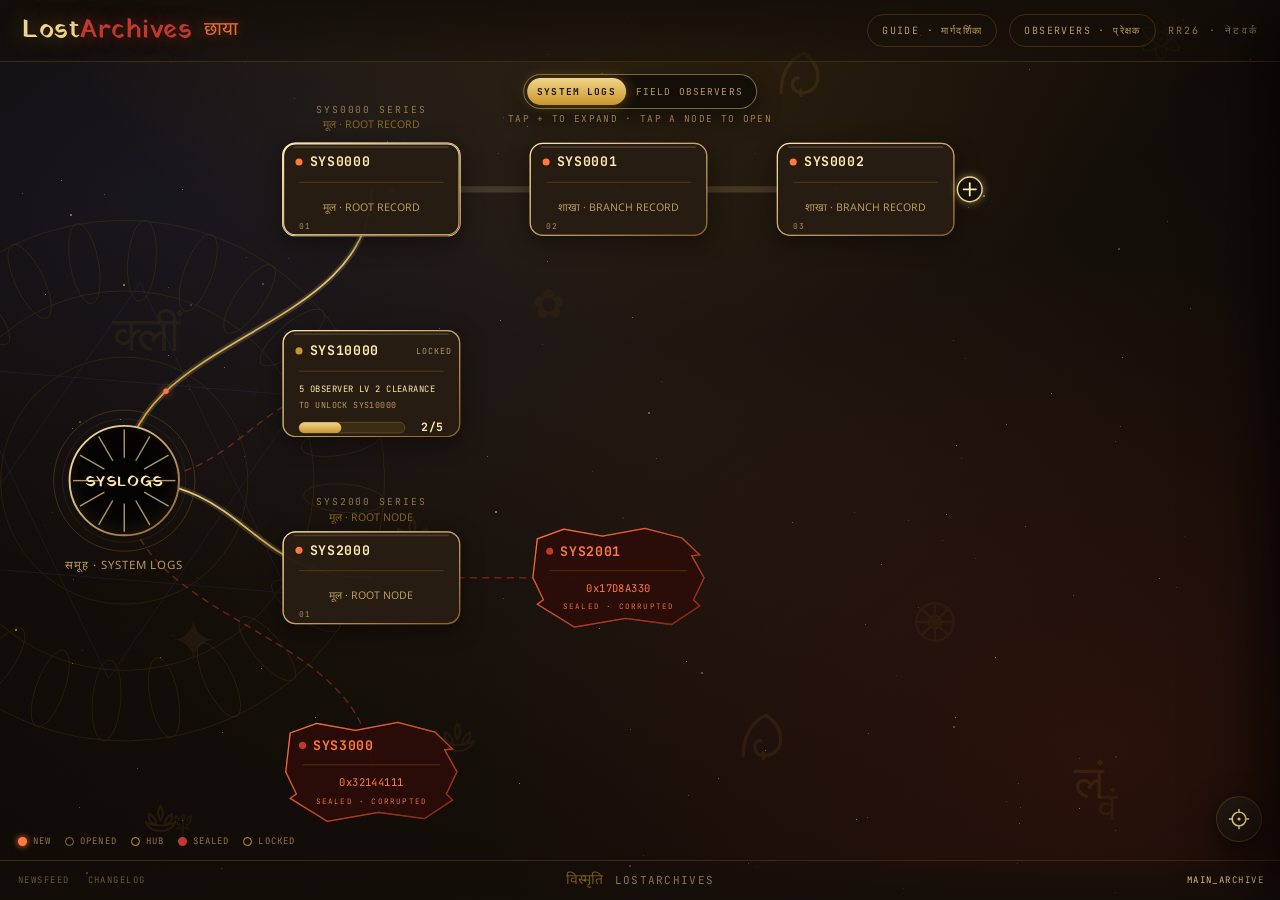
==== commit 332008b9: "Add card depth, hover states, and offscreen node hints" ====
--- a/index.html
+++ b/index.html
@@ -122,17 +122,22 @@
   .flow { fill: var(--ember); filter: drop-shadow(0 0 5px var(--ember)); }
 
   /* ---------- nodes ---------- */
-  .node { cursor: pointer; transition: opacity .3s ease, filter .2s ease; }
+  .node { cursor: pointer; transition: opacity .3s ease, filter .2s ease, translate .18s ease; }
   .node.dim { opacity: .13; }
   .node.dim .node-hit { pointer-events: none; }
-  .node:hover, .node.selected { filter: drop-shadow(0 0 12px rgba(240,213,138,.55)); }
+  .node:hover, .node.selected {
+    filter: drop-shadow(0 0 14px rgba(240,213,138,.62)) drop-shadow(0 9px 16px rgba(0,0,0,.5));
+    translate: 0 -2px; }
   .node:focus { outline: none; }
   .node:focus-visible .card-bg { stroke: var(--gold2); stroke-width: 3; }
   .node:focus-visible .hub-ring { stroke: var(--gold2); stroke-width: 3.4; }
   .node:focus-visible .corr-bg { stroke: var(--gold2); stroke-width: 3; }
   .node-hit { fill: transparent; }
 
-  .card-bg { fill: rgba(27,20,14,.95); stroke: rgba(201,150,43,.55); stroke-width: 1.4; }
+  .card-bg { fill: rgba(40,29,19,.97); stroke: rgba(201,150,43,.55); stroke-width: 1.4;
+    filter: drop-shadow(0 7px 13px rgba(0,0,0,.45));
+    transition: stroke .16s ease, stroke-width .16s ease; }
+  .card-top { fill: rgba(255,215,140,.16); }
   .card-line { fill: none; stroke: url(#gradBrass); stroke-width: 1.4; }
   .card-code { font-family: var(--mono); font-weight: 700; font-size: 15px; fill: var(--gold2);
     letter-spacing: .05em; }
@@ -144,6 +149,21 @@
   .node:hover .open-cue, .node.selected .open-cue { opacity: .9; }
   .dot { fill: var(--ember); }
   .dot.lost { fill: var(--sindoor); }
+
+  .node:hover .card-bg, .node.selected .card-bg,
+  .node.k-log:hover .card-bg, .node.k-observer:hover .card-bg {
+    stroke: var(--gold); stroke-width: 1.9; }
+  .node:hover .prog-bg, .node.selected .prog-bg { stroke: var(--gold); stroke-width: 1.9; }
+  .node:hover .corr-bg, .node.selected .corr-bg { stroke: var(--gold2); stroke-width: 1.9; }
+
+  @keyframes hintPulse {
+    0%, 100% { stroke: rgba(240,213,138,.5); stroke-width: 1.5;
+      filter: drop-shadow(0 0 0 rgba(240,213,138,0)) drop-shadow(0 7px 13px rgba(0,0,0,.45)); }
+    50% { stroke: var(--gold2); stroke-width: 2.4;
+      filter: drop-shadow(0 0 12px rgba(240,213,138,.65)) drop-shadow(0 7px 13px rgba(0,0,0,.45)); }
+  }
+  .node.hint-pulse .card-bg { animation: hintPulse 2.9s ease-in-out infinite; }
+  .node.hint-pulse .dot { animation: dotPulse 2.9s ease-in-out infinite; }
 
   .node.s-hub .hub-halo { fill: none; stroke: rgba(201,150,43,.28); stroke-width: 1; }
   .node.s-hub .hub-ring { fill: url(#gradVoid); stroke: url(#gradBrass); stroke-width: 2.2; }
@@ -174,7 +194,10 @@
   @keyframes glitchFlick { 0%, 100% { opacity: 1; } 50% { opacity: .4; } }
 
   /* ---------- progress / clearance node ---------- */
-  .prog-bg { fill: rgba(27,20,14,.95); stroke: rgba(201,150,43,.55); stroke-width: 1.4; }
+  .prog-bg { fill: rgba(40,29,19,.97); stroke: rgba(201,150,43,.55); stroke-width: 1.4;
+    filter: drop-shadow(0 7px 13px rgba(0,0,0,.45));
+    transition: stroke .16s ease, stroke-width .16s ease; }
+  .prog-top { fill: rgba(255,215,140,.16); }
   .prog-line { fill: none; stroke: url(#gradBrass); stroke-width: 1.4; }
   .node:focus-visible .prog-bg { stroke: var(--gold2); stroke-width: 3; }
   .prog-title { font-family: var(--mono); font-size: 10px; fill: var(--gold2); letter-spacing: .05em; }
@@ -235,7 +258,7 @@
   .lg-hub { border: 1.4px solid var(--brass); }
   .lg-sealed { background: var(--sindoor); border-radius: 2px; }
   .lg-lock { border: 1.4px solid var(--brass); border-radius: 2px; }
-  #map-hint { position: fixed; left: 50%; top: 62px; transform: translateX(-50%); z-index: 3;
+  #map-hint { position: fixed; left: 50%; top: 112px; transform: translateX(-50%); z-index: 3;
     font-family: var(--mono); font-size: 9.5px; letter-spacing: .14em; text-transform: uppercase;
     color: var(--oldgold); opacity: .8; pointer-events: none; transition: opacity .6s ease; }
   #map-hint.hide { opacity: 0; }
@@ -406,8 +429,21 @@
   .view-btn:hover, .view-btn:focus-visible { color: var(--ivory); outline: none; }
   .view-btn.active { color: #1b140e; font-weight: 700; }
   .view-btn .vt-short { display: none; }
-  #viewToggle { position: absolute; z-index: 6; transform: translate(-50%, -100%);
+  #viewToggle { position: absolute; z-index: 6; transform: translateX(-50%);
     box-shadow: 0 8px 22px rgba(0,0,0,.5); }
+
+  /* ---------- offscreen node indicators ---------- */
+  #offArrows { position: fixed; z-index: 5; pointer-events: none; }
+  .off-arrow { position: absolute; width: 26px; height: 26px; display: flex;
+    align-items: center; justify-content: center; color: var(--oldgold);
+    opacity: 0; transition: opacity .35s ease; }
+  .off-arrow.on { opacity: .45; animation: offBreath 4s ease-in-out infinite; }
+  .off-arrow svg { width: 18px; height: 18px; display: block; }
+  .off-arrow[data-dir="left"] { left: 3px; transform: translateY(-50%); }
+  .off-arrow[data-dir="right"] { right: 3px; transform: translateY(-50%); }
+  .off-arrow[data-dir="up"] { top: 44px; transform: translateX(-50%); }
+  .off-arrow[data-dir="down"] { bottom: 3px; transform: translateX(-50%); }
+  @keyframes offBreath { 0%, 100% { opacity: .32; } 50% { opacity: .52; } }
 
   /* ---------- field observers stage ---------- */
   #fieldStage { position: absolute; inset: 0; width: 100%; height: 100%; display: block;
@@ -474,7 +510,7 @@
     .footer-main { right: 12px; }
     #changelogPanel { left: 12px; bottom: 100px; width: min(340px, calc(100vw - 24px)); max-height: 260px; }
     #legend { left: 12px; bottom: 44px; gap: 7px 10px; font-size: 8px; max-width: 230px; }
-    #map-hint { top: 60px; font-size: 8px; letter-spacing: .1em; }
+    #map-hint { top: 100px; font-size: 8px; letter-spacing: .1em; }
     #embedOverlay { padding: 8px; }
     .embed-dialog { width: 100%; height: 92vh; max-height: 94vh; }
   }
@@ -489,7 +525,9 @@
     .navlink { padding: 6px 7px; }
   }
   @media (prefers-reduced-motion: reduce) {
-    .node.s-lost, .node.is-entry, .node.is-unread .dot, .expand-btn circle, .edge.broken, #symbols .sym { animation: none !important; }
+    .node.s-lost, .node.is-entry, .node.is-unread .dot, .expand-btn circle, .edge.broken, #symbols .sym,
+    .node.hint-pulse .card-bg, .node.hint-pulse .dot { animation: none !important; }
+    .off-arrow.on { animation: none !important; opacity: .45; }
     .vt-thumb { transition: none !important; }
   }
 </style>
@@ -618,6 +656,21 @@
 </div>
 
 <div id="scrim"></div>
+
+<div id="offArrows" aria-hidden="true">
+  <span class="off-arrow" data-dir="left">
+    <svg viewBox="0 0 26 26" fill="none" stroke="currentColor" stroke-width="1.8" stroke-linecap="round" stroke-linejoin="round"><path d="M15 5 L8 13 L15 21"/></svg>
+  </span>
+  <span class="off-arrow" data-dir="right">
+    <svg viewBox="0 0 26 26" fill="none" stroke="currentColor" stroke-width="1.8" stroke-linecap="round" stroke-linejoin="round"><path d="M9 5 L16 13 L9 21"/></svg>
+  </span>
+  <span class="off-arrow" data-dir="up">
+    <svg viewBox="0 0 26 26" fill="none" stroke="currentColor" stroke-width="1.8" stroke-linecap="round" stroke-linejoin="round"><path d="M5 15 L13 8 L21 15"/></svg>
+  </span>
+  <span class="off-arrow" data-dir="down">
+    <svg viewBox="0 0 26 26" fill="none" stroke="currentColor" stroke-width="1.8" stroke-linecap="round" stroke-linejoin="round"><path d="M5 9 L13 16 L21 9"/></svg>
+  </span>
+</div>
 <aside id="drawer" role="dialog" aria-modal="true" aria-labelledby="drawerTitle" aria-hidden="true">
   <div class="d-head">
     <span class="t" id="drawerTitle">Record Detail</span>
@@ -692,12 +745,24 @@
   visited[id] = 1;
   try { localStorage.setItem(VISITED_KEY, JSON.stringify(visited)); } catch (e) {}
 }
+function hasVisitedAny() {
+  for (var k in visited) { if (visited[k]) return true; }
+  return false;
+}
 function applyReadState(n) {
   if (!n || !n.el) return;
-  n.el.classList.remove('is-unread', 'is-visited');
+  n.el.classList.remove('is-unread', 'is-visited', 'hint-pulse');
   if (n.kind === 'record') n.el.classList.add(isVisited(n.id) ? 'is-visited' : 'is-unread');
   if (n.entry) n.el.classList.remove('is-entry');
-  if (n.entry && !isVisited(n.id)) n.el.classList.add('is-entry');
+  if (n.entry && !isVisited(n.id)) {
+    n.el.classList.add('is-entry');
+    if (!hasVisitedAny()) n.el.classList.add('hint-pulse');
+  }
+}
+function clearHintPulse() {
+  for (var i = 0; i < nodes.length; i++) {
+    if (nodes[i].el) nodes[i].el.classList.remove('hint-pulse');
+  }
 }
 
 /* ---------- helpers ---------- */
@@ -896,6 +961,7 @@
   return '<rect class="node-hit" x="-110" y="-58" width="220" height="116" rx="16"/>' +
     '<rect class="card-bg" x="-100" y="-52" width="200" height="104" rx="14"/>' +
     '<rect class="card-line" x="-100" y="-52" width="200" height="104" rx="14"/>' +
+    '<rect class="card-top" x="-88" y="-49" width="176" height="2" rx="1"/>' +
     '<circle class="dot" cx="-82" cy="-31" r="4"/>' +
     '<text class="card-code" x="-70" y="-26">' + esc(code) + '</text>' +
     '<text class="open-cue" x="92" y="45">OPEN ↗</text>' +
@@ -931,6 +997,7 @@
   return '<rect class="node-hit" x="-110" y="-66" width="220" height="132" rx="16"/>' +
     '<rect class="prog-bg" x="-100" y="-60" width="200" height="120" rx="14"/>' +
     '<rect class="prog-line" x="-100" y="-60" width="200" height="120" rx="14"/>' +
+    '<rect class="prog-top" x="-88" y="-57" width="176" height="2" rx="1"/>' +
     '<circle class="dot" cx="-82" cy="-37" r="4"/>' +
     '<text class="card-code" x="-70" y="-32">SYS10000</text>' +
     '<text class="open-cue" x="92" y="-34">LOCKED</text>' +
@@ -1282,6 +1349,7 @@
   }
 
   updateEdges();
+  updateOffArrows();
 }
 
 /* ---------- view transform ---------- */
@@ -1289,6 +1357,7 @@
 function applyTransform() {
   viewport.setAttribute('transform', 'translate(' + tx + ' ' + ty + ') scale(' + scale + ')');
   positionViewToggle();
+  updateOffArrows();
 }
 
 function boundsFor(ids) {
@@ -1477,11 +1546,12 @@
     }
     updateEdges();
     positionViewToggle();
+    updateOffArrows();
     if (p < 1) requestAnimationFrame(step); else fitView();
   }
   if (reduceMotion) {
     for (var i = 0; i < from.length; i++) { from[i].n.x = from[i].n.x0; from[i].n.y = from[i].n.y0; setNodePos(from[i].n); }
-    updateEdges(); positionViewToggle(); fitView();
+    updateEdges(); positionViewToggle(); updateOffArrows(); fitView();
   } else requestAnimationFrame(step);
 }
 document.getElementById('recenter').addEventListener('click', function () {
@@ -1662,6 +1732,7 @@
   trackSyslogClick(n, source);
   if (n.kind === 'corrupt') trackCorruptClick(n, source);
   markVisited(n.id);
+  clearHintPulse();
   applyReadState(n);
   dismissHint();
   try {
@@ -1680,11 +1751,14 @@
     wireNodeOpen(dContent);
     wireRecordLink(dContent, n);
     selectNode(n);
+    logsOpenId = n.id;
+    fieldOpenId = null;
     drawer.classList.add('open');
     scrim.classList.add('on');
     drawer.setAttribute('aria-hidden', 'false');
     var c = document.getElementById('close');
     if (c) c.focus();
+    updateOffArrows();
   } catch (err) {
     console.error('Drawer failed:', err);
     showToast('Could not open record');
@@ -1696,6 +1770,9 @@
   scrim.classList.remove('on');
   drawer.setAttribute('aria-hidden', 'true');
   selectNode(null);
+  logsOpenId = null;
+  fieldOpenId = null;
+  updateOffArrows();
   if (lastFocused && lastFocused.focus) { try { lastFocused.focus(); } catch (e) {} }
 }
 document.getElementById('close').addEventListener('click', closeDrawer);
@@ -1816,6 +1893,7 @@
 
 /* ---------- field observers view ---------- */
 var currentView = 'logs';
+var logsOpenId = null, fieldOpenId = null;
 var FIELD_HUB_ID = 'field-hub';
 var fieldState = {
   loaded: false, loading: false, error: null, waiters: [],
@@ -1965,11 +2043,76 @@
     n.el = g;
     fieldNodesLayer.appendChild(g);
   }
+  updateOffArrows();
 }
 
 function applyFieldTransform() {
   fieldViewport.setAttribute('transform', 'translate(' + fieldTx + ' ' + fieldTy + ') scale(' + fieldScale + ')');
   positionViewToggle();
+  updateOffArrows();
+}
+function updateOffArrows() {
+  var wrap = document.getElementById('offArrows');
+  if (!wrap) return;
+  var container = document.querySelector('main');
+  if (!container) return;
+  var r = container.getBoundingClientRect();
+  var arrows = wrap.querySelectorAll('.off-arrow');
+  var i;
+  function clearArrows() {
+    for (var k = 0; k < arrows.length; k++) arrows[k].classList.remove('on');
+  }
+  if (!r.width) { clearArrows(); return; }
+  wrap.style.top = r.top + 'px';
+  wrap.style.left = r.left + 'px';
+  wrap.style.width = r.width + 'px';
+  wrap.style.height = r.height + 'px';
+
+  var isField = currentView === 'field';
+  var openId = isField ? fieldOpenId : logsOpenId;
+  if (!openId) { clearArrows(); return; }
+
+  var sc = isField ? fieldScale : scale;
+  var txv = isField ? fieldTx : tx;
+  var tyv = isField ? fieldTy : ty;
+  var nodesById = isField ? fieldState.byId : byId;
+  var edgeList = isField ? fieldState.edges : edges;
+  var revealedFn = isField ? isFieldRevealed : isRevealed;
+  if (!nodesById[openId]) { clearArrows(); return; }
+
+  var pad = 42;
+  var minX = pad, maxX = r.width - pad, minY = pad, maxY = r.height - pad;
+  var sides = {
+    left: { hit: false, sum: 0, n: 0 }, right: { hit: false, sum: 0, n: 0 },
+    up: { hit: false, sum: 0, n: 0 }, down: { hit: false, sum: 0, n: 0 }
+  };
+
+  for (i = 0; i < edgeList.length; i++) {
+    var e = edgeList[i];
+    var other = null;
+    if (e.from.id === openId) other = e.to;
+    else if (e.to.id === openId) other = e.from;
+    if (!other || other.id === openId || other.kind === 'label' || !revealedFn(other.id)) continue;
+    var x = other.x * sc + txv, y = other.y * sc + tyv;
+    var hw = (other.w / 2) * sc, hh = (other.h / 2) * sc;
+    if (x + hw < minX) { sides.left.hit = true; sides.left.sum += y; sides.left.n++; }
+    if (x - hw > maxX) { sides.right.hit = true; sides.right.sum += y; sides.right.n++; }
+    if (y + hh < minY) { sides.up.hit = true; sides.up.sum += x; sides.up.n++; }
+    if (y - hh > maxY) { sides.down.hit = true; sides.down.sum += x; sides.down.n++; }
+  }
+
+  for (i = 0; i < arrows.length; i++) {
+    var el = arrows[i];
+    var dir = el.getAttribute('data-dir');
+    var s = sides[dir];
+    if (!s || !s.hit) { el.classList.remove('on'); continue; }
+    el.classList.add('on');
+    if (dir === 'left' || dir === 'right') {
+      el.style.top = clamp(s.sum / s.n, minY, maxY) + 'px';
+    } else {
+      el.style.left = clamp(s.sum / s.n, minX, maxX) + 'px';
+    }
+  }
 }
 function positionViewToggle() {
   var el = document.getElementById('viewToggle');
@@ -1978,26 +2121,11 @@
   if (!container) return;
   var r = container.getBoundingClientRect();
   if (!r.width) { el.style.display = 'none'; return; }
-  var hub, sc, txv, tyv;
-  if (currentView === 'field') {
-    hub = fieldState.byId[FIELD_HUB_ID]; sc = fieldScale; txv = fieldTx; tyv = fieldTy;
-  } else {
-    hub = byId['rr26']; sc = scale; txv = tx; tyv = ty;
-  }
   el.style.display = '';
-  var w = el.offsetWidth || 1, h = el.offsetHeight || 1;
-  var x, bottom;
-  if (hub) {
-    x = hub.x * sc + txv;
-    bottom = hub.y * sc + tyv - (hub.h / 2) * sc - 18;
-  } else {
-    x = w / 2 + 12;
-    bottom = h + 12;
-  }
-  x = clamp(x, w / 2 + 8, r.width - w / 2 - 8);
-  bottom = clamp(bottom, h + 8, r.height - 8);
+  var w = el.offsetWidth || 1;
+  var x = clamp(r.width / 2, w / 2 + 8, r.width - w / 2 - 8);
   el.style.left = x + 'px';
-  el.style.top = bottom + 'px';
+  el.style.top = '12px';
 }
 function updateViewThumb() {
   var options = document.querySelector('#viewToggle .vt-options');
@@ -2163,12 +2291,15 @@
     '<div class="frag-list">' + rows + '</div></div>';
   wireFieldPosts(o);
   lastFocused = focusEl || document.activeElement;
+  logsOpenId = null;
+  fieldOpenId = o.id;
   drawer.classList.add('open');
   scrim.classList.add('on');
   drawer.setAttribute('aria-hidden', 'false');
   trackFieldEvent('field_observer_open', { observer_id: o.id, log_count: o.posts.length });
   var c = document.getElementById('close');
   if (c) c.focus();
+  updateOffArrows();
 }
 
 function openFieldHub(focusEl) {
@@ -2196,11 +2327,14 @@
     })(links[k]);
   }
   lastFocused = focusEl || document.activeElement;
+  logsOpenId = null;
+  fieldOpenId = FIELD_HUB_ID;
   drawer.classList.add('open');
   scrim.classList.add('on');
   drawer.setAttribute('aria-hidden', 'false');
   var c = document.getElementById('close');
   if (c) c.focus();
+  updateOffArrows();
 }
 
 var embedLastFocused = null;
@@ -2254,6 +2388,8 @@
   }
   updateViewThumb();
   if (drawer.classList.contains('open')) closeDrawer();
+  logsOpenId = null;
+  fieldOpenId = null;
   var embed = document.getElementById('embedOverlay');
   if (embed && embed.classList.contains('open')) closeEmbed();
   if (mode === 'field') {
@@ -2279,6 +2415,7 @@
     requestAnimationFrame(fitView);
   }
   positionViewToggle();
+  updateOffArrows();
   if (persist !== false) { try { localStorage.setItem(VIEW_KEY, mode); } catch (e) {} }
 }
 
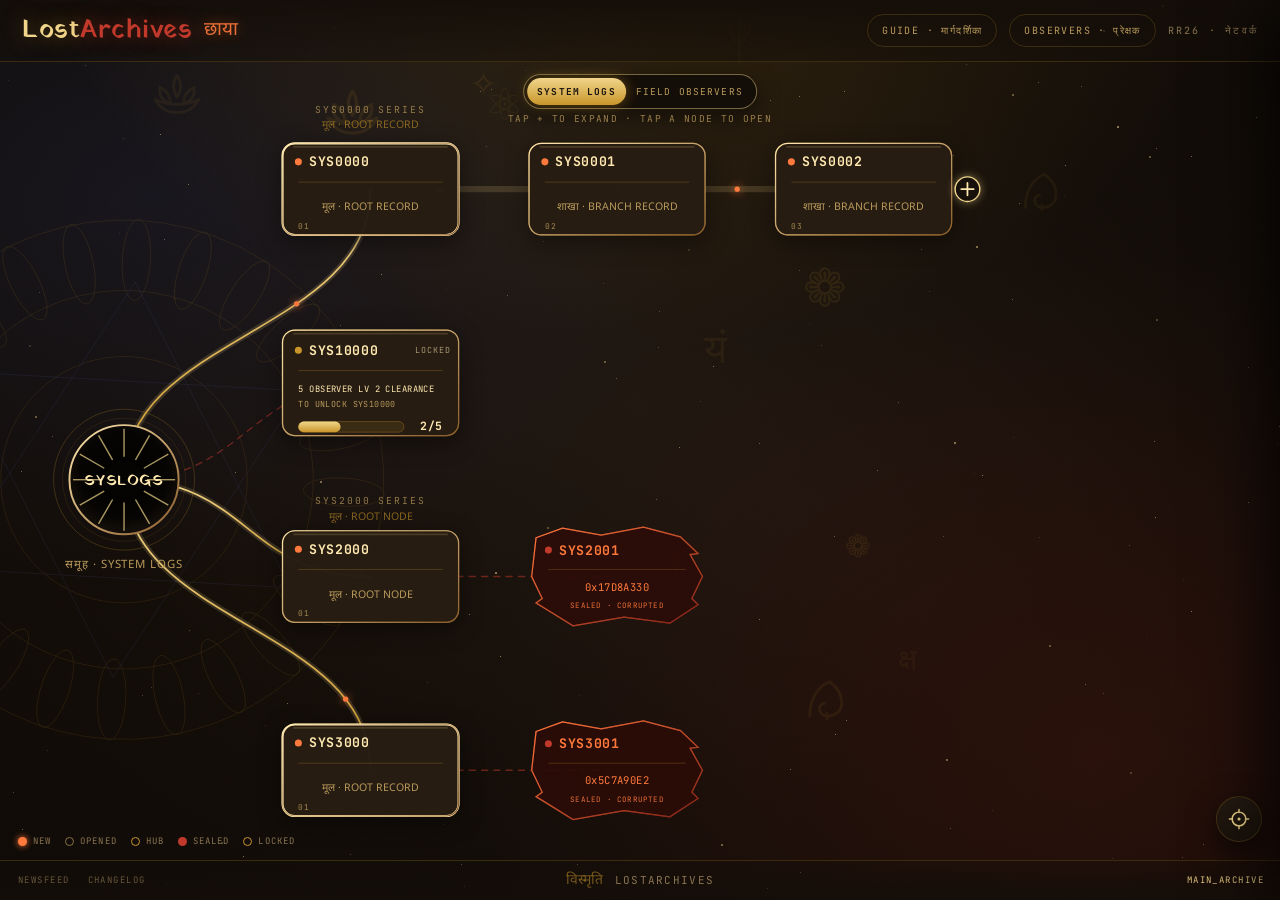
==== commit f791eec1: "Add SYS3000 recovered notebook and SYS3001 node" ====
--- a/index.html
+++ b/index.html
@@ -8,7 +8,7 @@
 <link rel="icon" href="assets/favicon.svg" type="image/svg+xml">
 <link rel="preconnect" href="https://fonts.googleapis.com">
 <link rel="preconnect" href="https://fonts.gstatic.com" crossorigin>
-<link href="https://fonts.googleapis.com/css2?family=Yatra+One&family=Noto+Sans+Devanagari:wght@400;500;700&family=JetBrains+Mono:wght@400;700&display=swap" rel="stylesheet">
+<link href="https://fonts.googleapis.com/css2?family=Yatra+One&family=Noto+Sans+Devanagari:wght@400;500;700&family=JetBrains+Mono:wght@400;700&family=Kalam:wght@300;400;700&display=swap" rel="stylesheet">
 <style>
   :root {
     --hand: "Yatra One", Georgia, serif;
@@ -16,6 +16,7 @@
     --mono: "JetBrains Mono", ui-monospace, "SF Mono", Menlo, monospace;
     --deva: "Noto Sans Devanagari", serif;
     --serif: Georgia, "Iowan Old Style", "Times New Roman", serif;
+    --hand-script: "Kalam", "Segoe Script", cursive;
 
     --soot: #0b0805;
     --stone: #1b140e;
@@ -484,6 +485,121 @@
   .embed-foot .d-link { font-size: 12px; }
   .post-chip .fc-name { letter-spacing: .02em; }
 
+  /* ---------- SYS3000 recovered notebook ---------- */
+  #sysNotebookOverlay {
+    position: fixed; inset: 0; z-index: 45; display: flex; align-items: center; justify-content: center;
+    padding: 24px; opacity: 0; pointer-events: none; transition: opacity .2s;
+    background: radial-gradient(1100px 760px at 50% 26%, rgba(11,8,5,.7), rgba(5,3,2,.93));
+    -webkit-backdrop-filter: blur(3px); backdrop-filter: blur(3px);
+  }
+  #sysNotebookOverlay.open { opacity: 1; pointer-events: auto; }
+  .sys-nb {
+    width: 100%; max-width: 720px; max-height: 88vh; display: flex; flex-direction: column;
+    background: linear-gradient(180deg, #1b140e, #130d08);
+    border: 1px solid var(--line-strong); border-radius: var(--radius-lg); overflow: hidden;
+    box-shadow: 0 30px 80px rgba(0,0,0,.7), 0 0 44px rgba(201,150,43,.12);
+    transform: translateY(14px) scale(.98); transition: transform .22s;
+  }
+  #sysNotebookOverlay.open .sys-nb { transform: none; }
+  .sys-nb-top { display: flex; align-items: center; gap: 12px; padding: 15px 20px;
+    border-bottom: 1px solid var(--line);
+    background: radial-gradient(600px 120px at 0% 0%, rgba(201,150,43,.12), transparent 70%); }
+  .sys-nb-title { font-family: var(--hand); font-size: 22px; color: var(--gold); }
+  .sys-nb-owner { font-family: var(--mono); font-size: 10px; letter-spacing: .1em; text-transform: uppercase;
+    color: var(--muted); }
+  .sys-nb-close { margin-left: auto; flex: none; width: 30px; height: 30px; border-radius: 8px;
+    border: 1px solid var(--line); background: transparent; color: var(--oldgold);
+    font-size: 14px; line-height: 1; cursor: pointer; transition: all .15s; }
+  .sys-nb-close:hover, .sys-nb-close:focus-visible { color: var(--gold2); border-color: var(--line-strong);
+    background: rgba(255,255,255,.04); outline: none; }
+  .sys-nb-pages { flex: 1; overflow-y: auto; padding: 20px; -webkit-overflow-scrolling: touch; }
+  .sys-nb-page { position: relative; min-height: 430px; padding: 26px 28px 46px 38px; margin: 0 auto;
+    border: 1px solid rgba(90,55,25,.4); border-radius: 8px;
+    --burnA: 88% 12%; --burnB: 8% 82%; --burnC: 52% 98%; --burnD: 30% 4%;
+    --stainA: 62% 38%; --stainB: 22% 58%;
+    background:
+      radial-gradient(42% 30% at var(--burnA), rgba(58,28,9,.34), transparent 72%),
+      radial-gradient(38% 46% at var(--burnB), rgba(48,23,8,.36), transparent 70%),
+      radial-gradient(22% 16% at var(--burnC), rgba(70,35,12,.26), transparent 75%),
+      radial-gradient(18% 14% at var(--burnD), rgba(60,30,10,.22), transparent 78%),
+      radial-gradient(26% 20% at var(--stainA), rgba(120,72,32,.16), transparent 72%),
+      radial-gradient(20% 26% at var(--stainB), rgba(110,64,28,.14), transparent 74%),
+      radial-gradient(120% 90% at 15% 10%, rgba(255,246,220,.55), transparent 45%),
+      radial-gradient(110% 100% at 85% 90%, rgba(120,72,32,.22), transparent 55%),
+      linear-gradient(155deg, #ecd9ae 0%, #f1e2bc 45%, #ddc294 100%);
+    color: #2a1d10; isolation: isolate;
+    clip-path: polygon(0.6% 1.4%, 12% 0.4%, 33% 1.2%, 58% 0.2%, 81% 1%, 99.4% 0%,
+      100% 9%, 99% 22%, 99.6% 41%, 98.9% 63%, 99.5% 82%, 100% 97%,
+      88% 99%, 66% 98.6%, 41% 99.5%, 19% 98.7%, 0.5% 99.6%,
+      0% 88%, 0.8% 66%, 0.2% 45%, 0.9% 24%, 0% 8%);
+  }
+  .sys-nb-page:nth-child(3n+2) {
+    --burnA: 12% 16%; --burnB: 90% 78%; --burnC: 42% 6%; --burnD: 72% 96%;
+    --stainA: 34% 44%; --stainB: 80% 30%;
+  }
+  .sys-nb-page:nth-child(3n+3) {
+    --burnA: 96% 54%; --burnB: 4% 22%; --burnC: 60% 94%; --burnD: 22% 86%;
+    --stainA: 48% 70%; --stainB: 12% 34%;
+  }
+  .sys-nb-page::before { content: ""; position: absolute; inset: 0; z-index: 0; pointer-events: none;
+    border-radius: inherit;
+    background:
+      linear-gradient(115deg, transparent 60%, rgba(242,230,190,.42) 61%, rgba(242,230,190,.42) 65%, transparent 66%),
+      linear-gradient(-68deg, transparent 82%, rgba(242,230,190,.36) 83%, rgba(242,230,190,.36) 87%, transparent 88%),
+      radial-gradient(130% 120% at 50% 50%, transparent 62%, rgba(80,42,16,.12) 80%,
+        rgba(55,28,10,.3) 92%, rgba(24,11,4,.55) 100%),
+      radial-gradient(34% 28% at 0% 4%, rgba(40,18,6,.28), transparent 70%),
+      radial-gradient(30% 34% at 100% 62%, rgba(45,20,7,.22), transparent 72%),
+      radial-gradient(40% 30% at 6% 96%, rgba(50,24,8,.24), transparent 70%),
+      radial-gradient(28% 24% at 78% 100%, rgba(55,26,9,.22), transparent 72%),
+      radial-gradient(50% 35% at 94% 6%, rgba(70,35,12,.18), transparent 70%);
+    box-shadow: inset 0 0 40px rgba(70,35,12,.22), inset 0 0 120px rgba(50,25,9,.16);
+  }
+  .sys-nb-page::after { content: ""; position: absolute; inset: 0; z-index: 0; pointer-events: none;
+    border-radius: inherit; mix-blend-mode: multiply; opacity: .28;
+    background:
+      url("data:image/svg+xml,%3Csvg xmlns='http://www.w3.org/2000/svg' width='320' height='320'%3E%3Cfilter id='c'%3E%3CfeTurbulence type='fractalNoise' baseFrequency='0.013 0.019' numOctaves='3' seed='9'/%3E%3CfeColorMatrix type='saturate' values='0'/%3E%3C/filter%3E%3Crect width='320' height='320' filter='url(%23c)' opacity='0.4'/%3E%3C/svg%3E"),
+      linear-gradient(38deg, transparent 49.6%, rgba(70,38,15,.45) 49.85%, transparent 50.1%),
+      linear-gradient(63deg, transparent 44%, rgba(90,50,20,.16) 46%, transparent 48%),
+      linear-gradient(-71deg, transparent 30%, rgba(90,50,20,.14) 33%, transparent 36%),
+      linear-gradient(115deg, transparent 60%, rgba(255,245,215,.35) 63%, transparent 66%),
+      linear-gradient(-35deg, transparent 20%, rgba(90,50,20,.12) 24%, transparent 27%);
+  }
+  .sys-nb-page > * { position: relative; z-index: 1; }
+  .sys-nb-page[hidden] { display: none; }
+  .sys-nb-inner {
+    font-family: var(--serif); font-size: 17px; font-weight: 400; line-height: 1.72;
+    letter-spacing: .002em; color: #1c2540;
+  }
+  .sys-nb-inner p { margin: 0; }
+  .sys-nb-inner p + p { margin-top: 14px; text-indent: 26px; }
+  .sys-nb-inner .sys-nb-meta {
+    font-family: var(--serif); font-style: italic; font-size: 14px; letter-spacing: .01em;
+    text-transform: none; line-height: 1.5; color: #5e4423; margin-bottom: 20px; text-indent: 0;
+  }
+  .sys-nb-inner .sys-nb-redact { color: #b0432b; letter-spacing: .04em; }
+  .sys-nb-inner .sys-nb-err { color: #a5321f; }
+  .sys-nb-pagenum { position: absolute; left: 0; right: 0; bottom: 14px; text-align: center;
+    font-family: var(--mono); font-size: 9px; letter-spacing: .16em; color: rgba(90,60,30,.65); }
+  .sys-nb-foot { display: flex; align-items: center; justify-content: center; gap: 18px; padding: 12px;
+    border-top: 1px solid var(--line); }
+  .sys-nb-nav { width: 36px; height: 32px; border-radius: 8px; border: 1px solid var(--line);
+    background: transparent; color: var(--gold); font-family: var(--mono); font-size: 14px;
+    cursor: pointer; transition: all .15s; }
+  .sys-nb-nav:hover:not(:disabled), .sys-nb-nav:focus-visible:not(:disabled) {
+    color: var(--gold2); border-color: var(--line-strong); background: rgba(255,255,255,.04); outline: none; }
+  .sys-nb-nav:disabled { opacity: .3; cursor: default; }
+  .sys-nb-indicator { font-family: var(--mono); font-size: 10px; letter-spacing: .16em;
+    color: var(--muted); min-width: 52px; text-align: center; }
+
+  @media (max-width: 640px) {
+    #sysNotebookOverlay { padding: 12px; }
+    .sys-nb-title { font-size: 18px; }
+    .sys-nb-owner { display: none; }
+    .sys-nb-pages { padding: 12px; }
+    .sys-nb-page { padding: 20px 18px 40px 30px; min-height: 380px; }
+  }
+
   @media (max-width: 900px) {
     .tag { display: none; }
     .nav-deva { display: none; }
@@ -691,6 +807,22 @@
     </div>
     <div class="embed-foot">
       <a class="d-link" id="embedExternal" href="#" target="_blank" rel="noopener">Open on Instagram ↗</a>
+    </div>
+  </div>
+</div>
+
+<div id="sysNotebookOverlay" aria-hidden="true">
+  <div class="sys-nb" role="dialog" aria-modal="true" aria-labelledby="sysNbTitle">
+    <div class="sys-nb-top">
+      <span class="sys-nb-title" id="sysNbTitle">SYS3000</span>
+      <span class="sys-nb-owner" id="sysNbOwner">Recovered Fragment</span>
+      <button type="button" class="sys-nb-close" id="sysNbClose" aria-label="Close notebook">✕</button>
+    </div>
+    <div class="sys-nb-pages" id="sysNbPages"></div>
+    <div class="sys-nb-foot">
+      <button type="button" class="sys-nb-nav" id="sysNbPrev" aria-label="Previous page">←</button>
+      <span class="sys-nb-indicator" id="sysNbIndicator"></span>
+      <button type="button" class="sys-nb-nav" id="sysNbNext" aria-label="Next page">→</button>
     </div>
   </div>
 </div>
@@ -1150,7 +1282,11 @@
   var hubLinks = [];
   if (sys0) hubLinks.push({ to: 'SYS0000', kind: 'live' });
   if (sys2) hubLinks.push({ to: 'SYS2000', kind: 'live' });
-  for (var h = 0; h < newCorruptStart; h++) hubLinks.push({ to: 'lost-' + h, kind: 'broken' });
+  for (var h = 0; h < newCorruptStart; h++) {
+    var hr = lost[h];
+    var hhex = hexFrom(hr.raw || [hr.code, hr.link, hr.enc, hr.pass]);
+    hubLinks.push({ to: 'lost-' + h, kind: CORRUPT_CODES[hhex] === 'SYS3000' ? 'live' : 'broken' });
+  }
   if (prog) hubLinks.push({ to: 'SYS10000', kind: 'broken' });
 
   GRAPH.nodes.push({
@@ -1244,6 +1380,17 @@
       : (P.lost[n] || P.lost[P.lost.length - 1]);
     var hex = hexFrom(r.raw || [r.code, r.link, r.enc, r.pass]);
     var name = CORRUPT_CODES[hex] || null;
+    if (name === 'SYS3000') {
+      GRAPH.nodes.push({
+        id: 'lost-' + n, kind: 'record', status: 'found', code: 'SYS3000', name: 'SYS3000', row: r,
+        series: 'SYS3000', seq: 1, entry: true,
+        sub: 'मूल · ROOT RECORD', label: 'SYS3000', aria: 'SYS3000 root record',
+        html: cardHtml('SYS3000', 'मूल · ROOT RECORD', { seq: '01', entry: true }),
+        pos: { x: p.x, y: p.y }, size: { w: 200, h: 104 },
+        links: [{ to: 'SYS3001', kind: 'broken' }]
+      });
+      continue;
+    }
     GRAPH.nodes.push({
       id: 'lost-' + n, kind: 'corrupt', status: 'lost', code: name || 'CORRUPTED', name: name, hex: hex, row: r,
       parent: isNew ? NEW_CORRUPT[n - newCorruptStart].parent : null,
@@ -1254,6 +1401,15 @@
       links: []
     });
   }
+
+  GRAPH.nodes.push({
+    id: 'SYS3001', kind: 'corrupt', status: 'lost', code: 'SYS3001', name: 'SYS3001',
+    hex: '0x5C7A90E2', row: null, parent: 'SYS3000',
+    label: 'SYS3001 · corrupted', aria: 'SYS3001 corrupted child of SYS3000',
+    html: corrHtml('0x5C7A90E2', 'SYS3001'),
+    pos: { x: P.lost[1].x, y: P.lost[1].y }, size: { w: 184, h: 100 },
+    links: []
+  });
 
   /* materialize nodes first, then wire the links each one declared */
   for (var a = 0; a < GRAPH.nodes.length; a++) addNode(GRAPH.nodes[a]);
@@ -1735,6 +1891,7 @@
   clearHintPulse();
   applyReadState(n);
   dismissHint();
+  if (n.name === 'SYS3000') { openSysNotebook(n, source); return; }
   try {
     clearInterval(scrambleTimer); scrambleTimer = null;
     lastFocused = document.activeElement;
@@ -1775,14 +1932,110 @@
   updateOffArrows();
   if (lastFocused && lastFocused.focus) { try { lastFocused.focus(); } catch (e) {} }
 }
+
+/* ---------- SYS3000 recovered notebook ---------- */
+var sysNbState = { index: 0, pages: [] };
+var sysNotebookMd = null;
+
+function sysNbCorrupt(s) {
+  return s
+    .replace(/(▓+)/g, '<span class="sys-nb-redact">$1</span>')
+    .replace(/\[[^\]]*(?:ERR|CORRUPT|PURGED|FRAGMENTED)[^\]]*\]/g, '<span class="sys-nb-err">$&</span>');
+}
+function sysNbInline(s) {
+  var out = s.replace(/&/g, '&amp;').replace(/</g, '&lt;').replace(/>/g, '&gt;');
+  out = out.replace(/\*\*([^*]+)\*\*/g, '<strong>$1</strong>');
+  return sysNbCorrupt(out);
+}
+function sysNbMdToHtml(md) {
+  var blocks = md.replace(/\r/g, '').trim().split(/\n\s*\n/);
+  var out = '';
+  for (var i = 0; i < blocks.length; i++) {
+    var b = blocks[i].trim();
+    if (!b) continue;
+    if (/^#\s+/.test(b)) continue;
+    var meta = b.charAt(0) === '>';
+    if (meta) b = b.replace(/^>\s?/, '');
+    out += '<p' + (meta ? ' class="sys-nb-meta"' : '') + '>' + sysNbInline(b) + '</p>';
+  }
+  return out;
+}
+function showSysNbPage(i) {
+  var pages = document.getElementById('sysNbPages').children;
+  if (i < 0 || i >= pages.length) return;
+  sysNbState.index = i;
+  for (var k = 0; k < pages.length; k++) {
+    if (k === i) pages[k].removeAttribute('hidden');
+    else pages[k].setAttribute('hidden', '');
+  }
+  document.getElementById('sysNbIndicator').textContent = (i + 1) + ' / ' + pages.length;
+  document.getElementById('sysNbPrev').disabled = (i === 0);
+  document.getElementById('sysNbNext').disabled = (i === pages.length - 1);
+}
+function renderSysNotebook(md) {
+  var inner = '<div class="sys-nb-inner">' + sysNbMdToHtml(md) + '</div>';
+  var pages = [inner];
+  sysNbState.pages = pages;
+  var pagesEl = document.getElementById('sysNbPages');
+  var html = '';
+  for (var i = 0; i < pages.length; i++) {
+    html += '<div class="sys-nb-page' + (pages[i] ? '' : ' blank') + '">' + pages[i] +
+      '<span class="sys-nb-pagenum">' + (i + 1) + ' / ' + pages.length + '</span></div>';
+  }
+  pagesEl.innerHTML = html;
+  pagesEl.scrollTop = 0;
+  document.getElementById('sysNbOwner').textContent = 'Recovered Fragment · SYS3000';
+  document.querySelector('#sysNotebookOverlay .sys-nb-foot').style.display =
+    pages.length > 1 ? '' : 'none';
+  showSysNbPage(0);
+  var overlay = document.getElementById('sysNotebookOverlay');
+  overlay.classList.add('open');
+  overlay.setAttribute('aria-hidden', 'false');
+  document.getElementById('sysNbClose').focus();
+}
+function openSysNotebook(n, source) {
+  selectNode(n);
+  logsOpenId = n.id;
+  trackSyslogClick(n, source);
+  if (sysNotebookMd != null) { renderSysNotebook(sysNotebookMd); return; }
+  fetch('SYS3000.md', { cache: 'no-cache' })
+    .then(function (r) { if (!r.ok) throw new Error('HTTP ' + r.status); return r.text(); })
+    .then(function (md) { sysNotebookMd = md; renderSysNotebook(md); })
+    .catch(function () {
+      sysNotebookMd = '> Fragment unavailable in this channel.';
+      renderSysNotebook(sysNotebookMd);
+    });
+}
+function closeSysNotebook() {
+  var overlay = document.getElementById('sysNotebookOverlay');
+  overlay.classList.remove('open');
+  overlay.setAttribute('aria-hidden', 'true');
+  selectNode(null);
+  logsOpenId = null;
+  fieldOpenId = null;
+  updateOffArrows();
+}
+(function wireSysNotebook() {
+  document.getElementById('sysNbClose').addEventListener('click', closeSysNotebook);
+  document.getElementById('sysNbPrev').addEventListener('click', function () { showSysNbPage(sysNbState.index - 1); });
+  document.getElementById('sysNbNext').addEventListener('click', function () { showSysNbPage(sysNbState.index + 1); });
+  var overlay = document.getElementById('sysNotebookOverlay');
+  overlay.addEventListener('click', function (e) { if (e.target === overlay) closeSysNotebook(); });
+})();
 document.getElementById('close').addEventListener('click', closeDrawer);
 scrim.addEventListener('click', closeDrawer);
 document.addEventListener('keydown', function (e) {
   var embed = document.getElementById('embedOverlay');
   var embedOpen = embed && embed.classList.contains('open');
+  var sysnb = document.getElementById('sysNotebookOverlay');
+  var sysnbOpen = sysnb && sysnb.classList.contains('open');
   if (e.key === 'Escape') {
+    if (sysnbOpen) { closeSysNotebook(); return; }
     if (embedOpen) { closeEmbed(); return; }
     closeDrawer();
+  }
+  if (sysnbOpen && (e.key === 'ArrowLeft' || e.key === 'ArrowRight')) {
+    showSysNbPage(sysNbState.index + (e.key === 'ArrowLeft' ? -1 : 1));
   }
   if (e.key === 'Tab' && embedOpen) {
     var ef = embed.querySelectorAll('a[href], button, [tabindex]:not([tabindex="-1"])');
@@ -2571,6 +2824,7 @@
       place(byId['lost-' + i], p);
     }
     place(byId['SYS10000'], P.prog);
+    place(byId['SYS3001'], P.lost[1]);
     updateEdges();
     if (mode === 'wide' && revealDepth(3)) render();
     var hintEl = document.getElementById('map-hint');
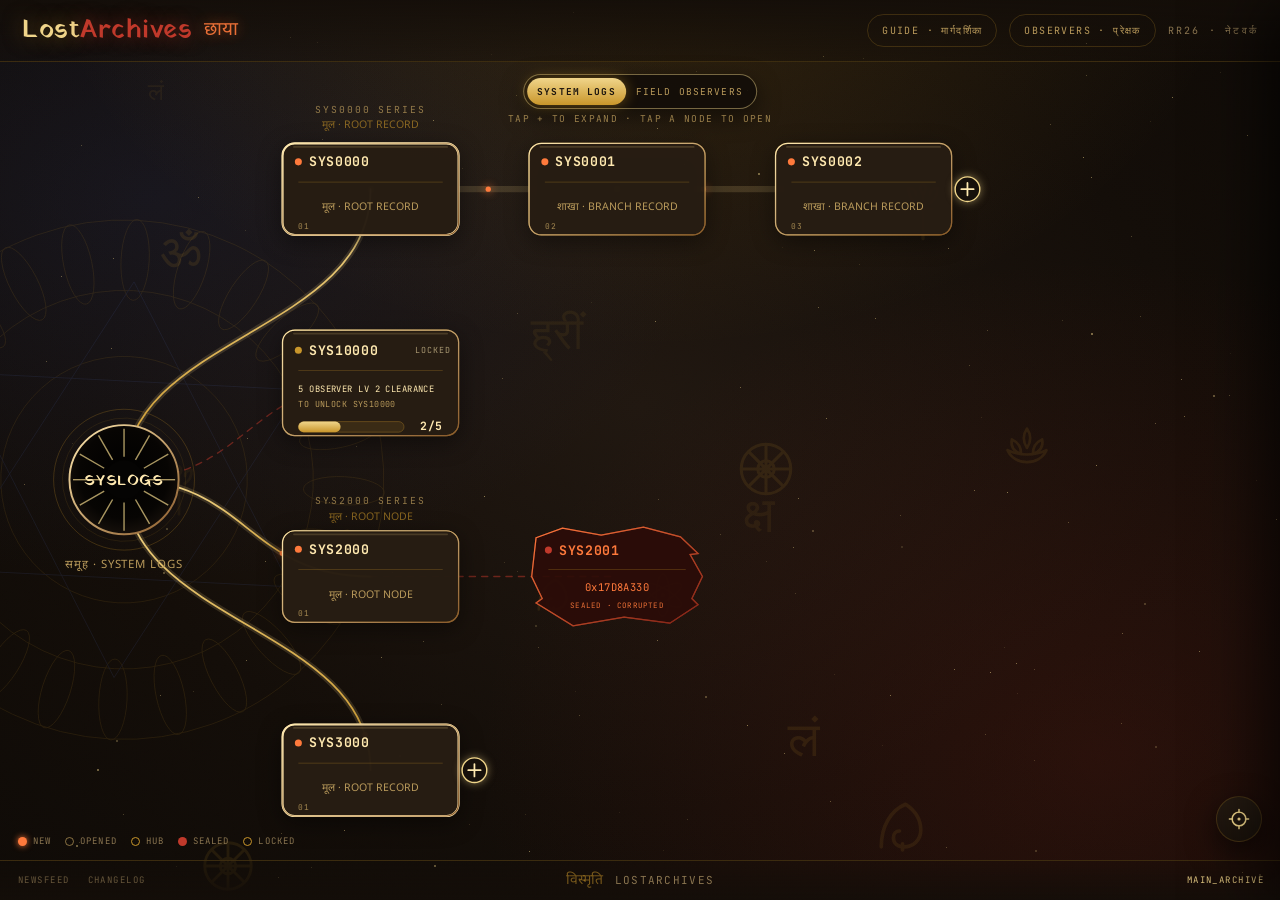
==== commit cd227fc9: "Gate SYS3001 behind expand and refine SYS3000 entry" ====
--- a/index.html
+++ b/index.html
@@ -1162,11 +1162,16 @@
 
 /* ---------- progressive reveal ----------
    Each series is a chain that starts collapsed: only the first node is
-   shown, and a + on each node reveals the next one. */
+   shown, and a + on each node reveals the next one.
+   IMPORTANT: every new child node must be appended to a chain here so it
+   stays sealed behind a + instead of appearing open by default. Chains
+   listed in COLLAPSED_CHAINS never auto-expand past their first node. */
 var CHAINS = [
   ['SYS0000', 'SYS0001', 'SYS0002', 'lost-1'],
-  ['SYS2000', 'lost-2']
+  ['SYS2000', 'lost-2'],
+  ['lost-0', 'SYS3001']
 ];
+var COLLAPSED_CHAINS = { 'lost-0': true };
 var revealed = {};
 function chainIndexOf(id) {
   for (var i = 0; i < CHAINS.length; i++) {
@@ -1175,6 +1180,15 @@
   }
   return -1;
 }
+function chainStartOf(id) {
+  for (var i = 0; i < CHAINS.length; i++) {
+    if (CHAINS[i].indexOf(id) !== -1) return CHAINS[i][0];
+  }
+  return null;
+}
+function revealLimit(startId, maxIdx) {
+  return COLLAPSED_CHAINS[startId] ? Math.min(maxIdx, 1) : maxIdx;
+}
 function nextOf(id) {
   for (var i = 0; i < CHAINS.length; i++) {
     var k = CHAINS[i].indexOf(id);
@@ -1187,7 +1201,9 @@
   var changed = false;
   for (var i = 0; i < nodes.length; i++) {
     var idx = chainIndexOf(nodes[i].id);
-    if (idx >= 0 && idx < maxIdx && !revealed[nodes[i].id]) {
+    if (idx < 0) continue;
+    var limit = revealLimit(chainStartOf(nodes[i].id), maxIdx);
+    if (idx < limit && !revealed[nodes[i].id]) {
       revealed[nodes[i].id] = 1;
       changed = true;
     }
@@ -1201,7 +1217,8 @@
   var maxIdx = window.innerWidth > 720 ? 3 : 1;
   for (var i = 0; i < nodes.length; i++) {
     var idx = chainIndexOf(nodes[i].id);
-    if (idx < maxIdx) revealed[nodes[i].id] = 1;
+    var limit = revealLimit(chainStartOf(nodes[i].id), maxIdx);
+    if (idx < limit) revealed[nodes[i].id] = 1;
   }
 }
 function revealNext(id) {
